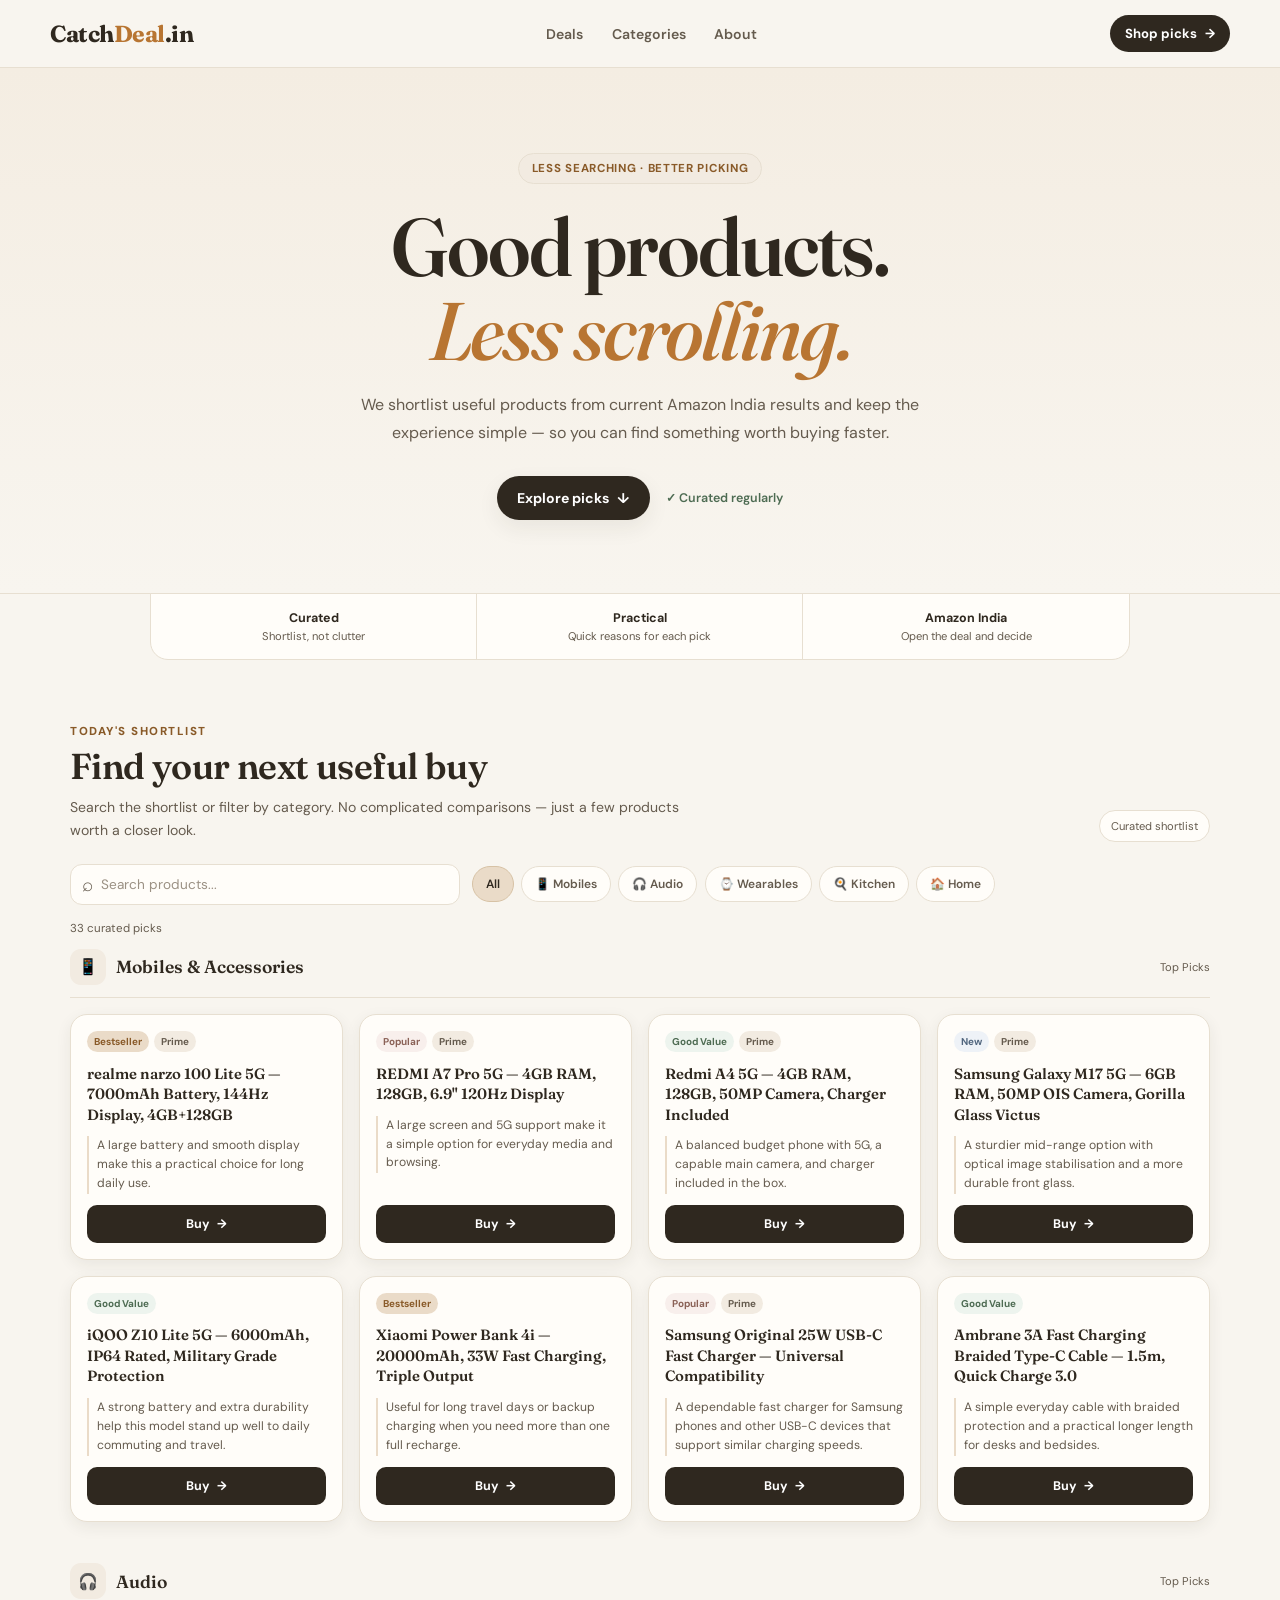
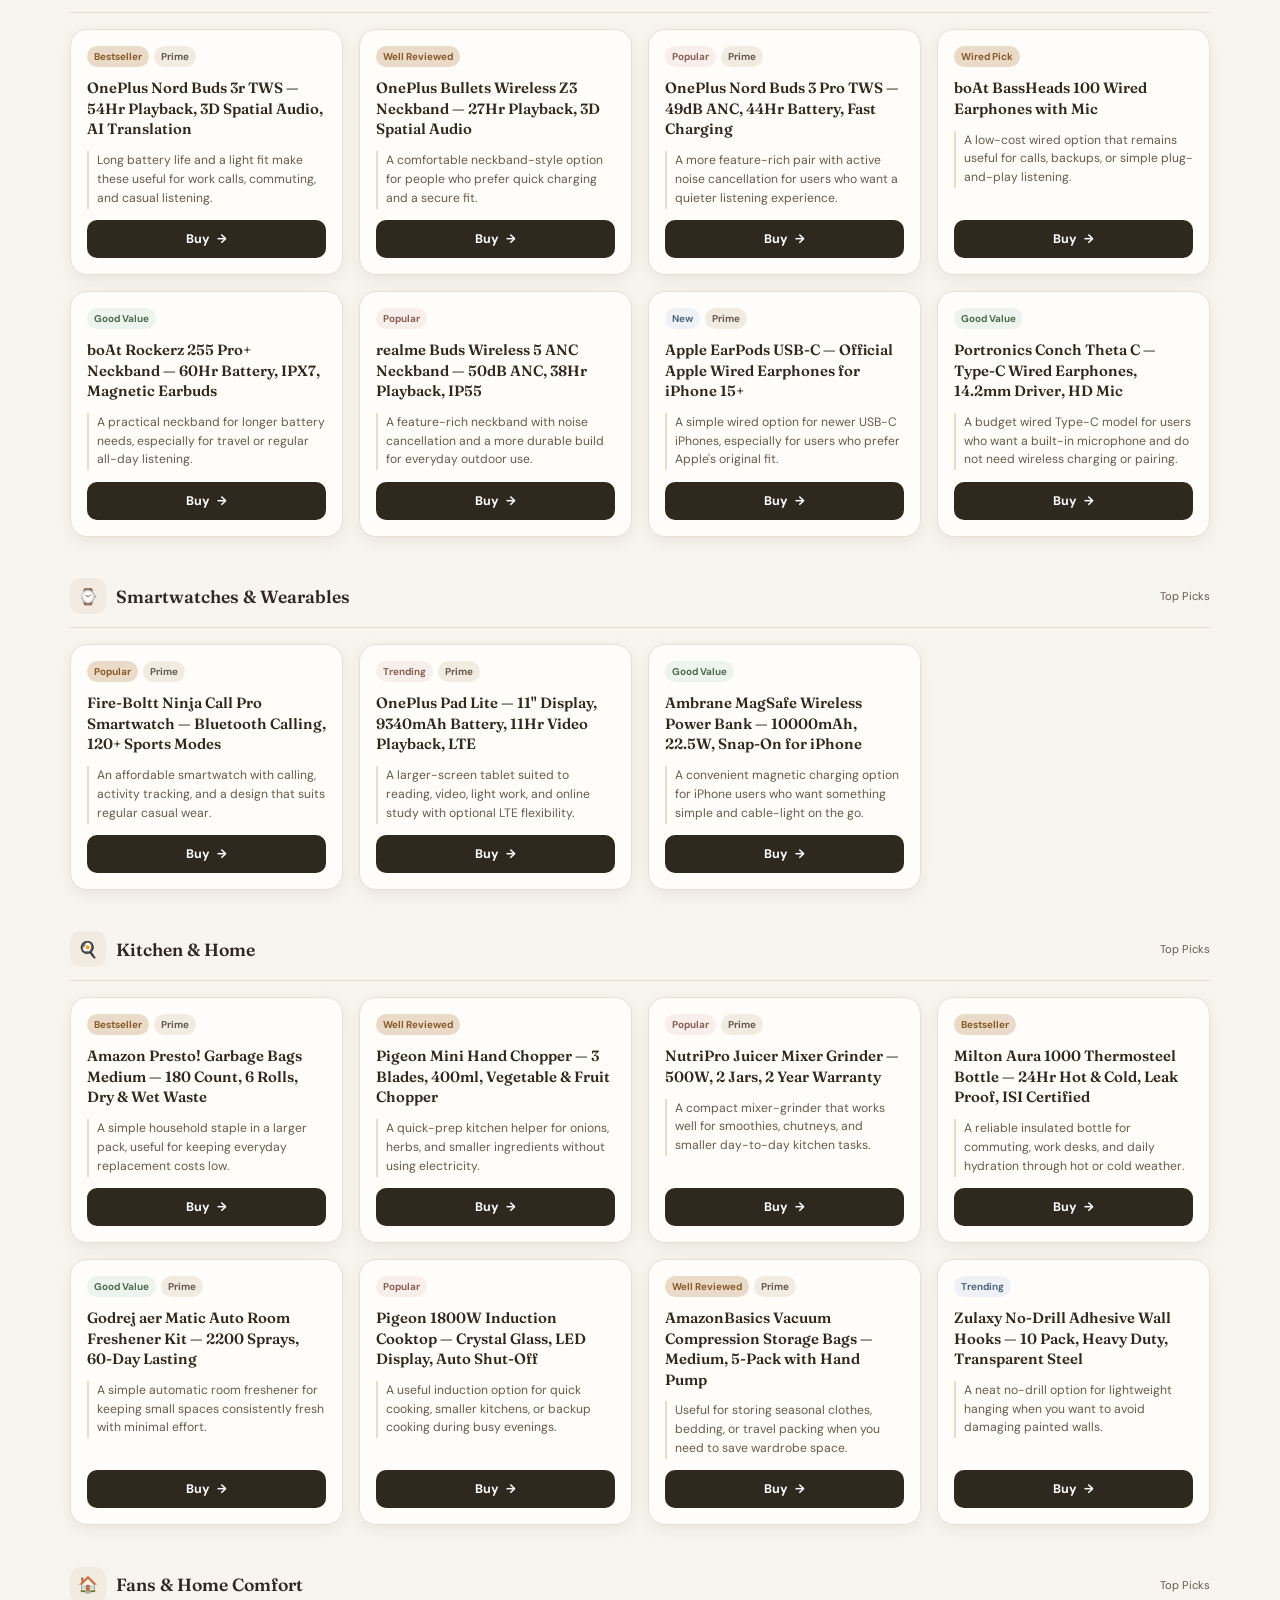
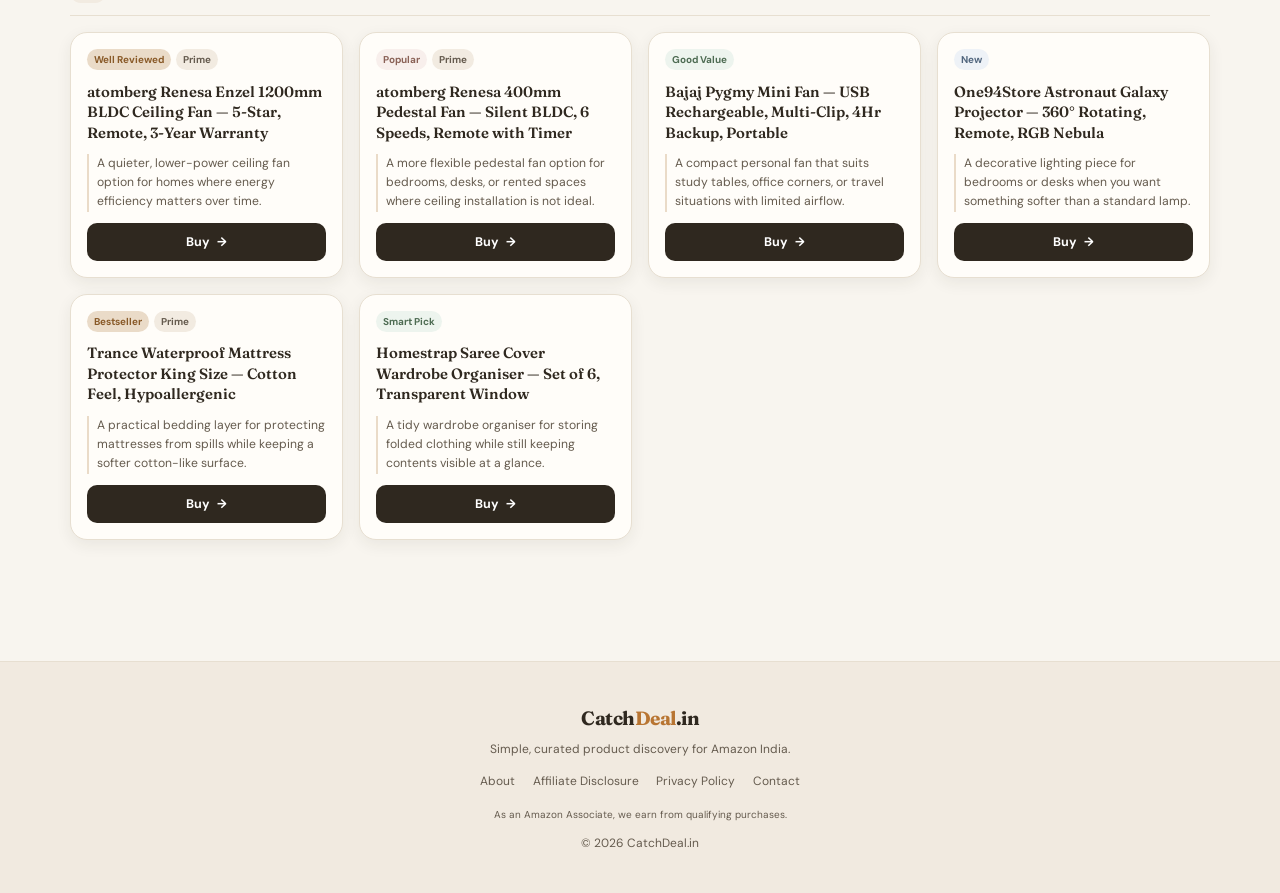
==== index.html @ 8d08f8fb "Align homepage copy with automated Amazon catalogue" ====
<!DOCTYPE html>
<html lang="en">
<head>
  <meta charset="UTF-8">
  <meta name="viewport" content="width=device-width, initial-scale=1.0">
  <title>CatchDeal.in — Simple, Curated Amazon Picks</title>
  <meta name="description" content="Simple, curated Amazon India picks across mobiles, audio, home, kitchen and everyday essentials. Compare quickly and shop with confidence.">
  <meta name="robots" content="index,follow">
  <link rel="canonical" href="https://catchdeal.in/">
  <meta property="og:title" content="CatchDeal.in — Simple, Curated Amazon Picks">
  <meta property="og:description" content="Useful Amazon India finds, selected to make everyday buying simpler.">
  <meta property="og:type" content="website">
  <meta property="og:url" content="https://catchdeal.in/">
  <meta name="theme-color" content="#f8f5ef">
  <link rel="preconnect" href="https://fonts.googleapis.com">
  <link rel="preconnect" href="https://fonts.gstatic.com" crossorigin>
  <link href="https://fonts.googleapis.com/css2?family=DM+Sans:wght@400;500;600;700&family=Fraunces:opsz,wght@9..144,500;9..144,600;9..144,700&display=swap" rel="stylesheet">
  <link rel="stylesheet" href="style.css">
</head>
<body>
  <nav class="site-nav">
    <a href="./" class="nav-logo">Catch<span>Deal</span>.in</a>
    <div class="nav-links" aria-label="Main navigation">
      <a href="#deals">Deals</a>
      <a href="#deals">Categories</a>
      <a href="about.html">About</a>
    </div>
    <a class="nav-cta" href="#deals">Shop picks <span>→</span></a>
  </nav>

  <main>
    <section class="hero">
      <div class="hero-inner">
        <span class="hero-eyebrow">Less searching · Better picking</span>
        <h1>Good products.<br><em>Less scrolling.</em></h1>
        <p>We shortlist useful products from current Amazon India results and keep the experience simple — so you can find something worth buying faster.</p>
        <div class="hero-actions">
          <a class="primary-btn" href="#deals">Explore picks <span>↓</span></a>
          <span class="micro-trust">✓ Curated regularly</span>
        </div>
      </div>
    </section>

    <section class="trust-strip" aria-label="Why use CatchDeal">
      <div><strong>Curated</strong><span>Shortlist, not clutter</span></div>
      <div><strong>Practical</strong><span>Quick reasons for each pick</span></div>
      <div><strong>Amazon India</strong><span>Open the deal and decide</span></div>
    </section>

    <section id="deals" class="deals-section">
      <div class="section-header">
        <div>
          <p class="section-label">Today's shortlist</p>
          <h2 class="section-title">Find your next useful buy</h2>
          <p class="section-copy">Search the shortlist or filter by category. No complicated comparisons — just a few products worth a closer look.</p>
        </div>
        <div class="updated-pill" id="updated-label">Updated regularly</div>
      </div>

      <div class="controls">
        <label class="search-box">
          <span aria-hidden="true">⌕</span>
          <input id="product-search" type="search" placeholder="Search products..." autocomplete="off" aria-label="Search products">
          <button id="clear-search" type="button" aria-label="Clear search">×</button>
        </label>
        <div class="tabs" id="category-tabs" aria-label="Product categories">
          <button class="tab active" data-category="all" type="button">All</button>
          <button class="tab" data-category="mobiles" type="button">📱 Mobiles</button>
          <button class="tab" data-category="audio" type="button">🎧 Audio</button>
          <button class="tab" data-category="smart-devices" type="button">⌚ Wearables</button>
          <button class="tab" data-category="kitchen" type="button">🍳 Kitchen</button>
          <button class="tab" data-category="home-comfort" type="button">🏠 Home</button>
        </div>
      </div>

      <div class="results-meta">
        <span id="results-count">Loading picks…</span>
        <button id="reset-filters" type="button">Reset filters</button>
      </div>
      <div class="products-wrapper" id="products-container">
        <div class="loading-card">Loading today's picks…</div>
      </div>
    </section>
  </main>

  <footer>
    <span class="footer-logo">Catch<span>Deal</span>.in</span>
    <p>Simple, curated product discovery for Amazon India.</p>
    <div class="footer-links">
      <a href="about.html">About</a>
      <a href="affiliate-disclosure.html">Affiliate Disclosure</a>
      <a href="privacy.html">Privacy Policy</a>
      <a href="contact.html">Contact</a>
    </div>
    <small>As an Amazon Associate, we earn from qualifying purchases.</small>
    <div class="copyright">© <span id="year"></span> CatchDeal.in</div>
  </footer>

  <div class="mobile-shop-bar">
    <span><strong id="mobile-count">Picks</strong> worth exploring</span>
    <a href="#deals">Browse <span>→</span></a>
  </div>

  <script src="script.js" defer></script>
</body>
</html>
---- style.css ----
*{box-sizing:border-box;margin:0;padding:0}
:root{--cream:#f8f5ef;--paper:#fffdf9;--ink:#2f281f;--soft:#655b4e;--line:#e7dfd1;--accent:#b87532;--accent-deep:#895a28;--chip:#f2ebe1;--shadow:rgba(47,40,31,.07);--green:#4d6b52}
html{scroll-behavior:smooth;scroll-padding-top:80px}
body{font-family:"DM Sans",sans-serif;background:var(--cream);color:var(--ink);min-height:100vh;padding-bottom:0}
a{text-decoration:none;color:inherit}
button,input{font:inherit}
.site-nav{height:68px;position:sticky;top:0;z-index:100;display:flex;align-items:center;justify-content:space-between;padding:0 max(1.25rem,calc((100vw - 1180px)/2));background:rgba(248,245,239,.9);backdrop-filter:blur(14px);border-bottom:1px solid var(--line)}
.nav-logo,.footer-logo{font-family:Fraunces,serif;font-weight:700;letter-spacing:-.5px}
.nav-logo{font-size:1.45rem}.nav-logo span,.footer-logo span{color:var(--accent)}
.nav-links{display:flex;gap:1.8rem}.nav-links a{font-size:.88rem;color:var(--soft);font-weight:600}.nav-links a:hover{color:var(--ink)}
.nav-cta{background:var(--ink);color:#fff;padding:10px 15px;border-radius:999px;font-size:.82rem;font-weight:700}.nav-cta span{margin-left:5px}
.hero{background:linear-gradient(180deg,#f4ede2 0%,var(--cream) 100%);border-bottom:1px solid var(--line)}
.hero-inner{max-width:820px;margin:auto;text-align:center;padding:5.3rem 1.25rem 4.6rem}
.hero-eyebrow{display:inline-flex;background:var(--chip);border:1px solid var(--line);color:var(--accent-deep);padding:7px 13px;border-radius:999px;font-size:.72rem;font-weight:700;letter-spacing:.7px;text-transform:uppercase;margin-bottom:1.35rem}
.hero h1{font:600 clamp(2.7rem,7vw,5.1rem)/1.02 Fraunces,serif;letter-spacing:-2px}.hero h1 em{color:var(--accent);font-weight:500}
.hero p{max-width:620px;margin:1.2rem auto 1.8rem;color:var(--soft);font-size:1rem;line-height:1.75}
.hero-actions{display:flex;align-items:center;justify-content:center;gap:1rem;flex-wrap:wrap}.primary-btn{display:inline-flex;gap:8px;align-items:center;background:var(--ink);color:#fff;border-radius:999px;padding:13px 20px;font-weight:700;font-size:.88rem;box-shadow:0 8px 22px var(--shadow)}.primary-btn:hover{transform:translateY(-1px)}
.micro-trust{font-size:.78rem;color:var(--green);font-weight:600}
.trust-strip{max-width:980px;margin:-1px auto 0;display:grid;grid-template-columns:repeat(3,1fr);background:var(--paper);border:1px solid var(--line);border-radius:0 0 18px 18px;overflow:hidden}
.trust-strip div{padding:1rem 1.2rem;text-align:center;border-right:1px solid var(--line)}.trust-strip div:last-child{border:0}.trust-strip strong{display:block;font-size:.78rem}.trust-strip span{display:block;color:var(--soft);font-size:.7rem;margin-top:3px}
.deals-section{max-width:1180px;margin:auto;padding:4rem 1.25rem 5rem}
.section-header{display:flex;justify-content:space-between;gap:1.5rem;align-items:end;margin-bottom:1.35rem}.section-label{color:var(--accent-deep);font-size:.72rem;font-weight:800;letter-spacing:1.5px;text-transform:uppercase;margin-bottom:.45rem}.section-title{font:600 clamp(1.7rem,3vw,2.25rem)/1.1 Fraunces,serif;letter-spacing:-.6px}.section-copy{color:var(--soft);font-size:.88rem;line-height:1.65;max-width:650px;margin-top:.6rem}.updated-pill{white-space:nowrap;border:1px solid var(--line);background:var(--paper);padding:8px 11px;border-radius:999px;font-size:.7rem;color:var(--soft)}
.controls{display:flex;gap:.75rem;align-items:center;margin-bottom:1rem}.search-box{flex:1;max-width:390px;display:flex;align-items:center;background:var(--paper);border:1px solid var(--line);border-radius:12px;padding:0 11px;color:var(--soft)}.search-box span{font-size:1.2rem}.search-box input{width:100%;border:0;outline:0;background:transparent;padding:11px 8px;font-size:.85rem;color:var(--ink)}.search-box input::placeholder{color:#9b9184}.search-box button{border:0;background:transparent;color:#9b9184;cursor:pointer;font-size:1.15rem;display:none}.tabs{display:flex;gap:.45rem;overflow-x:auto;scrollbar-width:none}.tabs::-webkit-scrollbar{display:none}.tab{border:1px solid var(--line);background:var(--paper);color:var(--soft);border-radius:999px;padding:9px 13px;white-space:nowrap;cursor:pointer;font-size:.75rem;font-weight:600}.tab:hover{border-color:#d1c2ad;color:var(--ink)}.tab.active{background:#eadbc8;color:var(--ink);border-color:#d7c2a5}
.results-meta{display:flex;justify-content:space-between;align-items:center;margin:.5rem 0 .8rem;color:var(--soft);font-size:.72rem}.results-meta button{border:0;background:transparent;color:var(--accent-deep);cursor:pointer;font-weight:700;display:none}
.products-wrapper{min-height:200px}.products-grid{display:grid;grid-template-columns:repeat(4,minmax(0,1fr));gap:1rem}.category-section{margin-bottom:2.6rem}.category-header{display:flex;align-items:center;gap:10px;margin-bottom:1rem;padding-bottom:.8rem;border-bottom:1px solid var(--line)}.category-icon-wrap{width:36px;height:36px;border-radius:11px;display:flex;align-items:center;justify-content:center;background:var(--chip)}.category-name{font:600 1.1rem Fraunces,serif}.category-count{margin-left:auto;color:var(--soft);font-size:.7rem}
.product-card{background:var(--paper);border:1px solid var(--line);border-radius:17px;padding:1rem;display:flex;flex-direction:column;gap:.7rem;min-width:0;box-shadow:0 5px 16px var(--shadow);transition:transform .18s,box-shadow .18s,border-color .18s}.product-card:hover{transform:translateY(-3px);box-shadow:0 12px 28px rgba(47,40,31,.11);border-color:#d7c7b1}
.badge-row{display:flex;flex-wrap:wrap;gap:5px}.badge{font-size:.62rem;font-weight:700;padding:4px 7px;border-radius:999px}.badge-bestseller{background:#eadbc8;color:#895a28}.badge-hot{background:#f8efec;color:#8a6156}.badge-deal{background:#edf4ee;color:#4d6b52}.badge-new{background:#eef2f7;color:#50657d}.badge-prime{background:var(--chip);color:var(--soft)}
.product-name{font:600 .93rem/1.38 Fraunces,serif}.product-why{color:var(--soft);font-size:.76rem;line-height:1.55;border-left:2px solid #eadbc8;padding-left:8px;min-height:3.6rem}.product-buy{display:flex;align-items:center;justify-content:center;gap:7px;background:var(--ink);color:#fff;border-radius:10px;padding:11px 12px;font-size:.78rem;font-weight:700;margin-top:auto}.product-buy:hover{background:#4b4034}.buy-arrow{transition:transform .15s}.product-buy:hover .buy-arrow{transform:translateX(2px)}
.loading-card,.empty-state{padding:2rem;text-align:center;border:1px dashed var(--line);border-radius:16px;color:var(--soft);background:var(--paper)}
footer{border-top:1px solid var(--line);background:#f1eae0;text-align:center;padding:2.4rem 1.25rem;color:var(--soft);font-size:.75rem;line-height:1.8}.footer-logo{display:block;font-size:1.2rem;color:var(--ink)}footer p{margin:.2rem 0 .7rem}.footer-links{display:flex;justify-content:center;gap:1.1rem;flex-wrap:wrap;margin-bottom:.7rem}.footer-links a:hover{color:var(--ink)}.copyright{margin-top:.45rem}
.mobile-shop-bar{display:none}
@media(max-width:980px){.products-grid{grid-template-columns:repeat(3,minmax(0,1fr))}.controls{align-items:flex-start;flex-direction:column}.search-box{max-width:none;width:100%}.tabs{width:100%}}
@media(max-width:680px){.site-nav{height:62px}.nav-links{display:none}.nav-cta{padding:9px 12px}.hero-inner{padding:4rem 1.1rem 3.5rem}.hero h1{letter-spacing:-1.2px}.trust-strip{margin:0 1rem;border-radius:14px;grid-template-columns:1fr}.trust-strip div{border-right:0;border-bottom:1px solid var(--line);padding:.75rem}.trust-strip div:last-child{border-bottom:0}.deals-section{padding-top:3rem;padding-bottom:6rem}.section-header{align-items:flex-start;flex-direction:column}.updated-pill{display:none}.products-grid{grid-template-columns:1fr 1fr;gap:.7rem}.product-card{padding:.85rem;border-radius:14px}.product-name{font-size:.86rem}.product-why{font-size:.72rem}.product-buy{padding:10px}.mobile-shop-bar{position:fixed;display:flex;left:0;right:0;bottom:0;z-index:110;background:rgba(255,253,249,.96);border-top:1px solid var(--line);padding:9px 12px;align-items:center;justify-content:space-between;backdrop-filter:blur(12px);font-size:.72rem;box-shadow:0 -6px 20px var(--shadow)}.mobile-shop-bar a{background:var(--ink);color:#fff;border-radius:999px;padding:9px 13px;font-weight:700}}
@media(max-width:390px){.products-grid{grid-template-columns:1fr}.hero h1{font-size:2.65rem}}

.product-image-wrap{height:190px;border-radius:13px;background:#f4eee5;display:flex;align-items:center;justify-content:center;overflow:hidden;padding:12px}
.product-image{width:100%;height:100%;object-fit:contain;mix-blend-mode:multiply;transition:transform .2s}
.product-card:hover .product-image{transform:scale(1.035)}
.product-meta{display:flex;gap:6px;color:var(--soft);font-size:.68rem;min-height:1rem}
.product-price{font-size:1rem;color:var(--ink);letter-spacing:-.2px}
@media(max-width:680px){.product-image-wrap{height:150px;padding:8px}.product-meta{font-size:.62rem}.product-price{font-size:.92rem}}
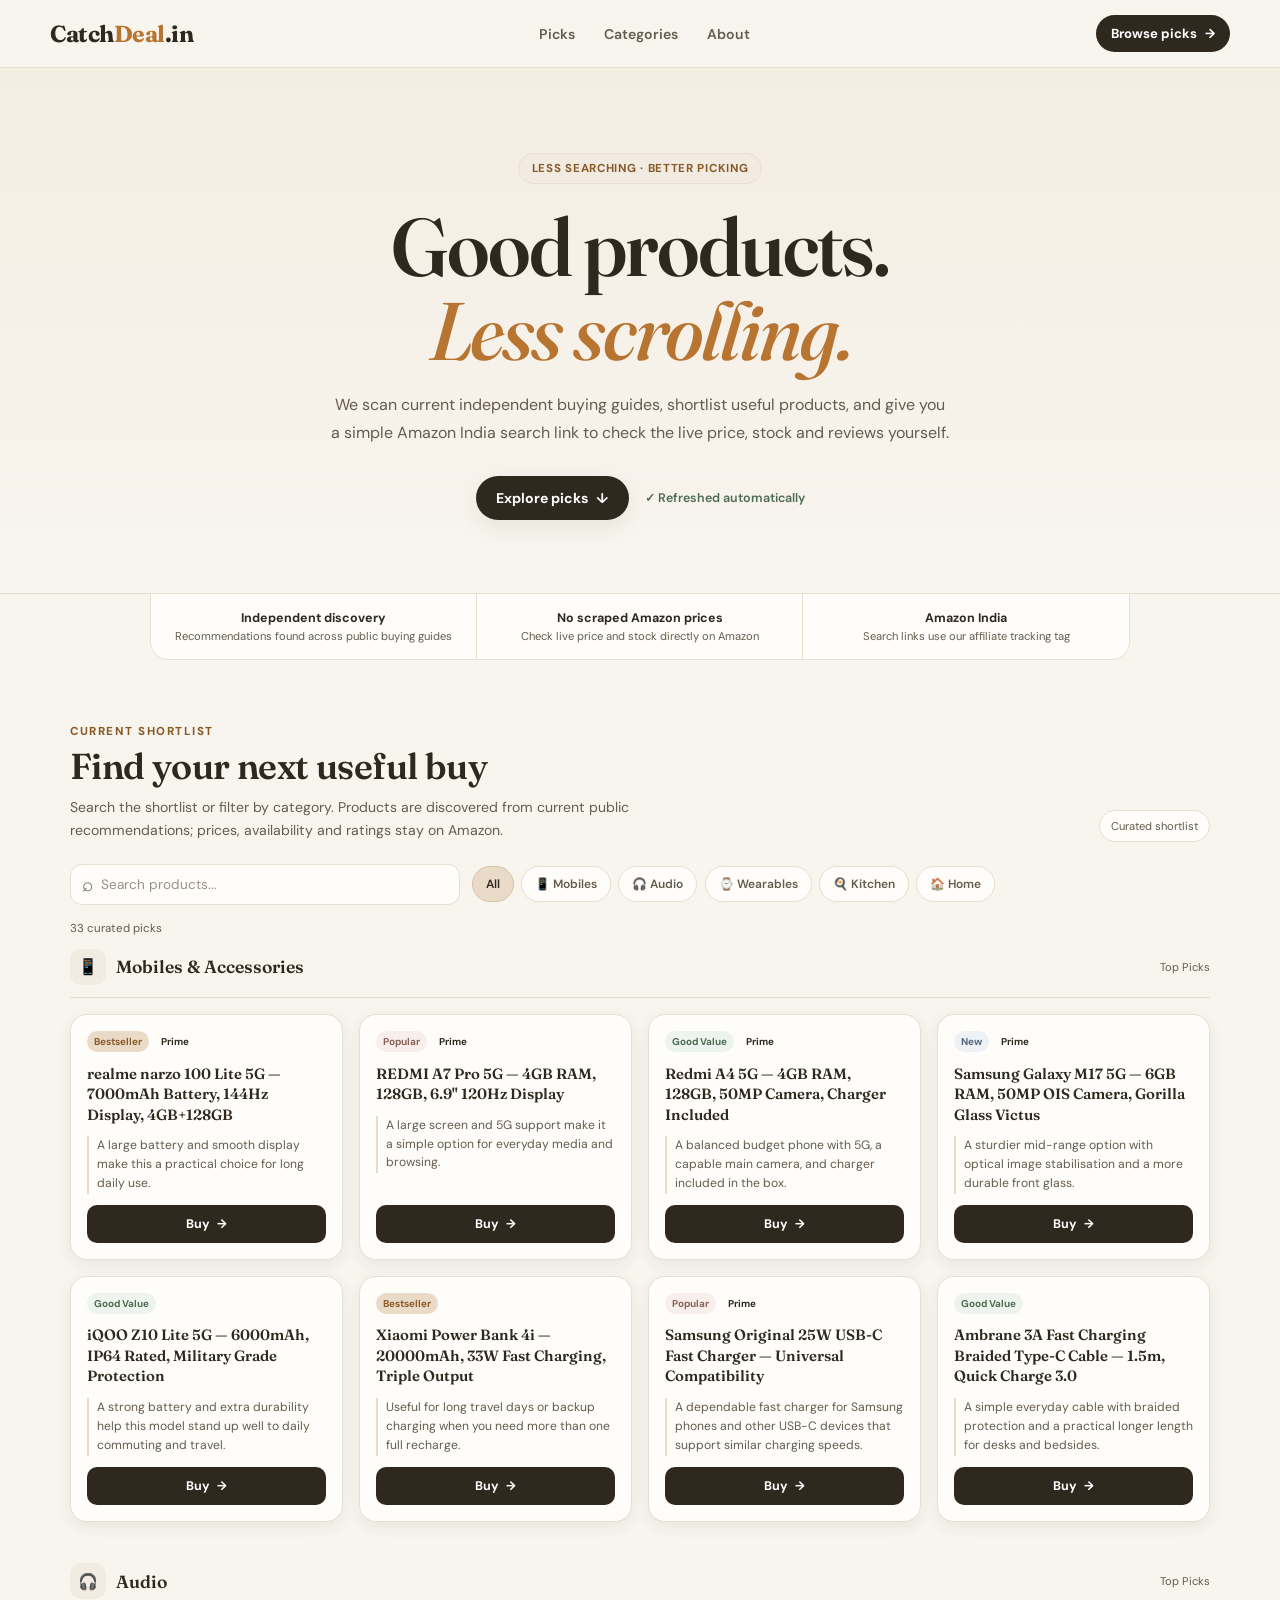
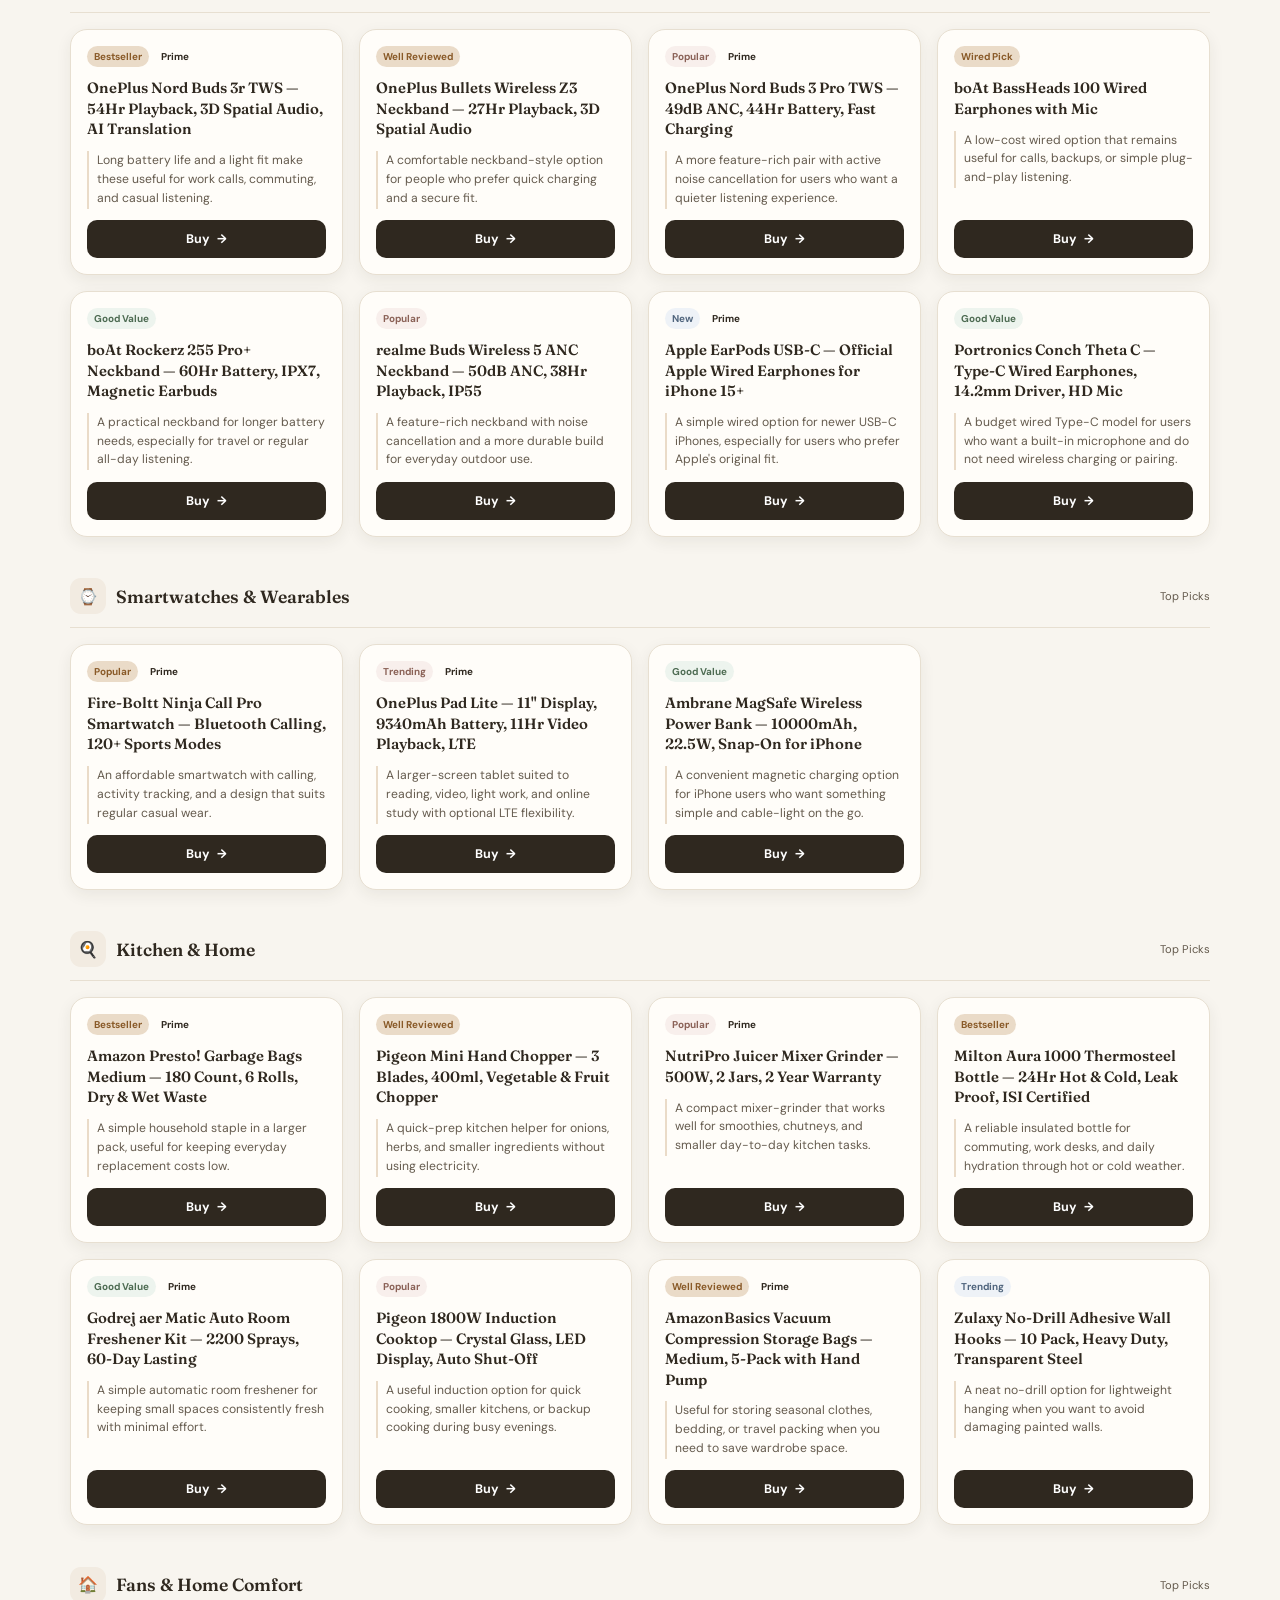
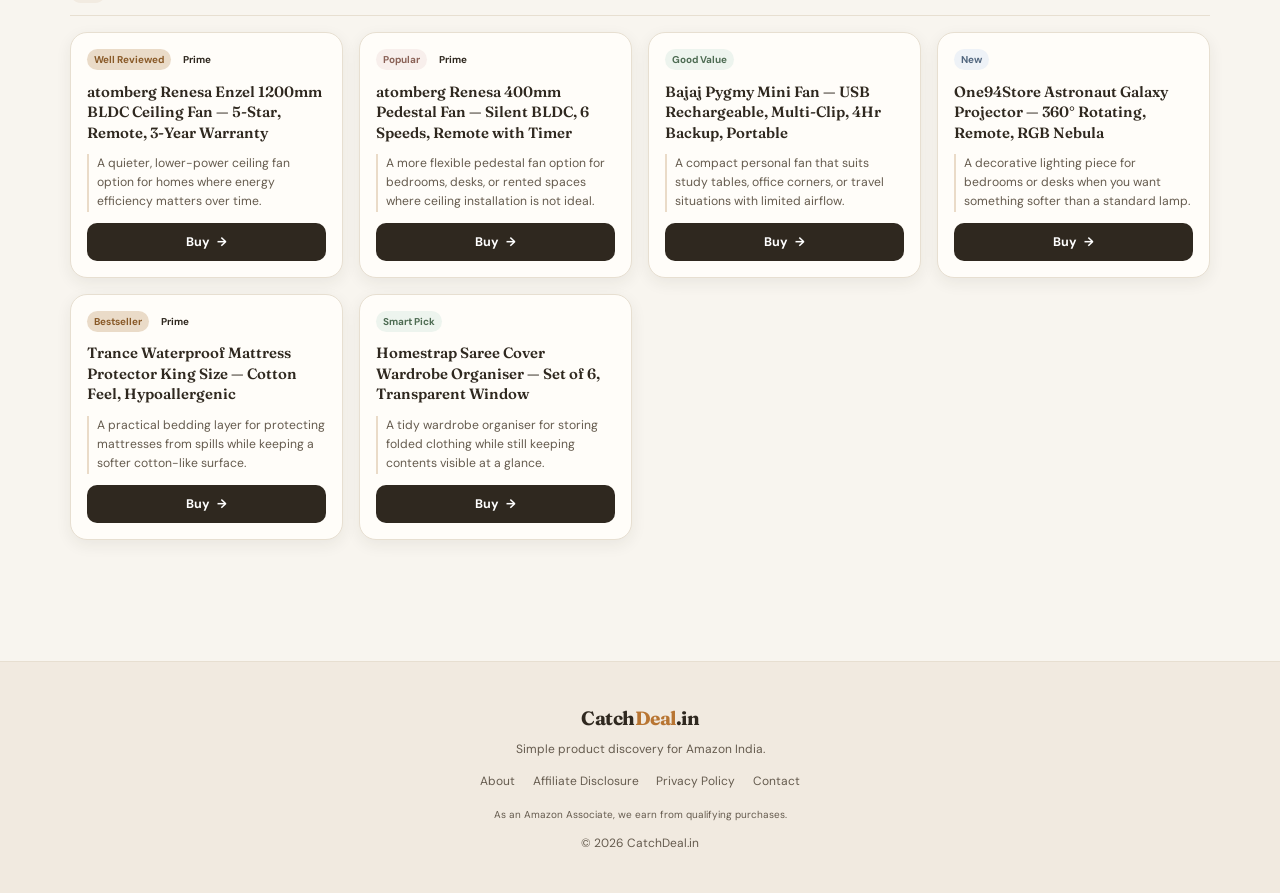
==== commit cec45adb: "Update homepage copy for independent product discovery" ====
--- a/index.html
+++ b/index.html
@@ -4,11 +4,11 @@
   <meta charset="UTF-8">
   <meta name="viewport" content="width=device-width, initial-scale=1.0">
   <title>CatchDeal.in — Simple, Curated Amazon Picks</title>
-  <meta name="description" content="Simple, curated Amazon India picks across mobiles, audio, home, kitchen and everyday essentials. Compare quickly and shop with confidence.">
+  <meta name="description" content="Simple, curated Amazon India picks discovered from current independent buying guides across mobiles, audio, home, kitchen and everyday essentials.">
   <meta name="robots" content="index,follow">
   <link rel="canonical" href="https://catchdeal.in/">
   <meta property="og:title" content="CatchDeal.in — Simple, Curated Amazon Picks">
-  <meta property="og:description" content="Useful Amazon India finds, selected to make everyday buying simpler.">
+  <meta property="og:description" content="Useful products surfaced from current independent buying guides, with quick Amazon India search links.">
   <meta property="og:type" content="website">
   <meta property="og:url" content="https://catchdeal.in/">
   <meta name="theme-color" content="#f8f5ef">
@@ -21,11 +21,11 @@
   <nav class="site-nav">
     <a href="./" class="nav-logo">Catch<span>Deal</span>.in</a>
     <div class="nav-links" aria-label="Main navigation">
-      <a href="#deals">Deals</a>
+      <a href="#deals">Picks</a>
       <a href="#deals">Categories</a>
       <a href="about.html">About</a>
     </div>
-    <a class="nav-cta" href="#deals">Shop picks <span>→</span></a>
+    <a class="nav-cta" href="#deals">Browse picks <span>→</span></a>
   </nav>
 
   <main>
@@ -33,26 +33,26 @@
       <div class="hero-inner">
         <span class="hero-eyebrow">Less searching · Better picking</span>
         <h1>Good products.<br><em>Less scrolling.</em></h1>
-        <p>We shortlist useful products from current Amazon India results and keep the experience simple — so you can find something worth buying faster.</p>
+        <p>We scan current independent buying guides, shortlist useful products, and give you a simple Amazon India search link to check the live price, stock and reviews yourself.</p>
         <div class="hero-actions">
           <a class="primary-btn" href="#deals">Explore picks <span>↓</span></a>
-          <span class="micro-trust">✓ Curated regularly</span>
+          <span class="micro-trust">✓ Refreshed automatically</span>
         </div>
       </div>
     </section>
 
     <section class="trust-strip" aria-label="Why use CatchDeal">
-      <div><strong>Curated</strong><span>Shortlist, not clutter</span></div>
-      <div><strong>Practical</strong><span>Quick reasons for each pick</span></div>
-      <div><strong>Amazon India</strong><span>Open the deal and decide</span></div>
+      <div><strong>Independent discovery</strong><span>Recommendations found across public buying guides</span></div>
+      <div><strong>No scraped Amazon prices</strong><span>Check live price and stock directly on Amazon</span></div>
+      <div><strong>Amazon India</strong><span>Search links use our affiliate tracking tag</span></div>
     </section>
 
     <section id="deals" class="deals-section">
       <div class="section-header">
         <div>
-          <p class="section-label">Today's shortlist</p>
+          <p class="section-label">Current shortlist</p>
           <h2 class="section-title">Find your next useful buy</h2>
-          <p class="section-copy">Search the shortlist or filter by category. No complicated comparisons — just a few products worth a closer look.</p>
+          <p class="section-copy">Search the shortlist or filter by category. Products are discovered from current public recommendations; prices, availability and ratings stay on Amazon.</p>
         </div>
         <div class="updated-pill" id="updated-label">Updated regularly</div>
       </div>
@@ -78,14 +78,14 @@
         <button id="reset-filters" type="button">Reset filters</button>
       </div>
       <div class="products-wrapper" id="products-container">
-        <div class="loading-card">Loading today's picks…</div>
+        <div class="loading-card">Loading current picks…</div>
       </div>
     </section>
   </main>
 
   <footer>
     <span class="footer-logo">Catch<span>Deal</span>.in</span>
-    <p>Simple, curated product discovery for Amazon India.</p>
+    <p>Simple product discovery for Amazon India.</p>
     <div class="footer-links">
       <a href="about.html">About</a>
       <a href="affiliate-disclosure.html">Affiliate Disclosure</a>
@@ -103,4 +103,4 @@
 
   <script src="script.js" defer></script>
 </body>
-</html>+</html>
--- a/style.css
+++ b/style.css
@@ -5,37 +5,24 @@
 a{text-decoration:none;color:inherit}
 button,input{font:inherit}
 .site-nav{height:68px;position:sticky;top:0;z-index:100;display:flex;align-items:center;justify-content:space-between;padding:0 max(1.25rem,calc((100vw - 1180px)/2));background:rgba(248,245,239,.9);backdrop-filter:blur(14px);border-bottom:1px solid var(--line)}
-.nav-logo,.footer-logo{font-family:Fraunces,serif;font-weight:700;letter-spacing:-.5px}
-.nav-logo{font-size:1.45rem}.nav-logo span,.footer-logo span{color:var(--accent)}
+.nav-logo,.footer-logo{font-family:Fraunces,serif;font-weight:700;letter-spacing:-.5px}.nav-logo{font-size:1.45rem}.nav-logo span,.footer-logo span{color:var(--accent)}
 .nav-links{display:flex;gap:1.8rem}.nav-links a{font-size:.88rem;color:var(--soft);font-weight:600}.nav-links a:hover{color:var(--ink)}
 .nav-cta{background:var(--ink);color:#fff;padding:10px 15px;border-radius:999px;font-size:.82rem;font-weight:700}.nav-cta span{margin-left:5px}
-.hero{background:linear-gradient(180deg,#f4ede2 0%,var(--cream) 100%);border-bottom:1px solid var(--line)}
-.hero-inner{max-width:820px;margin:auto;text-align:center;padding:5.3rem 1.25rem 4.6rem}
+.hero{background:linear-gradient(180deg,#f4ede2 0%,var(--cream) 100%);border-bottom:1px solid var(--line)}.hero-inner{max-width:820px;margin:auto;text-align:center;padding:5.3rem 1.25rem 4.6rem}
 .hero-eyebrow{display:inline-flex;background:var(--chip);border:1px solid var(--line);color:var(--accent-deep);padding:7px 13px;border-radius:999px;font-size:.72rem;font-weight:700;letter-spacing:.7px;text-transform:uppercase;margin-bottom:1.35rem}
-.hero h1{font:600 clamp(2.7rem,7vw,5.1rem)/1.02 Fraunces,serif;letter-spacing:-2px}.hero h1 em{color:var(--accent);font-weight:500}
-.hero p{max-width:620px;margin:1.2rem auto 1.8rem;color:var(--soft);font-size:1rem;line-height:1.75}
-.hero-actions{display:flex;align-items:center;justify-content:center;gap:1rem;flex-wrap:wrap}.primary-btn{display:inline-flex;gap:8px;align-items:center;background:var(--ink);color:#fff;border-radius:999px;padding:13px 20px;font-weight:700;font-size:.88rem;box-shadow:0 8px 22px var(--shadow)}.primary-btn:hover{transform:translateY(-1px)}
-.micro-trust{font-size:.78rem;color:var(--green);font-weight:600}
-.trust-strip{max-width:980px;margin:-1px auto 0;display:grid;grid-template-columns:repeat(3,1fr);background:var(--paper);border:1px solid var(--line);border-radius:0 0 18px 18px;overflow:hidden}
-.trust-strip div{padding:1rem 1.2rem;text-align:center;border-right:1px solid var(--line)}.trust-strip div:last-child{border:0}.trust-strip strong{display:block;font-size:.78rem}.trust-strip span{display:block;color:var(--soft);font-size:.7rem;margin-top:3px}
-.deals-section{max-width:1180px;margin:auto;padding:4rem 1.25rem 5rem}
-.section-header{display:flex;justify-content:space-between;gap:1.5rem;align-items:end;margin-bottom:1.35rem}.section-label{color:var(--accent-deep);font-size:.72rem;font-weight:800;letter-spacing:1.5px;text-transform:uppercase;margin-bottom:.45rem}.section-title{font:600 clamp(1.7rem,3vw,2.25rem)/1.1 Fraunces,serif;letter-spacing:-.6px}.section-copy{color:var(--soft);font-size:.88rem;line-height:1.65;max-width:650px;margin-top:.6rem}.updated-pill{white-space:nowrap;border:1px solid var(--line);background:var(--paper);padding:8px 11px;border-radius:999px;font-size:.7rem;color:var(--soft)}
+.hero h1{font:600 clamp(2.7rem,7vw,5.1rem)/1.02 Fraunces,serif;letter-spacing:-2px}.hero h1 em{color:var(--accent);font-weight:500}.hero p{max-width:620px;margin:1.2rem auto 1.8rem;color:var(--soft);font-size:1rem;line-height:1.75}
+.hero-actions{display:flex;align-items:center;justify-content:center;gap:1rem;flex-wrap:wrap}.primary-btn{display:inline-flex;gap:8px;align-items:center;background:var(--ink);color:#fff;border-radius:999px;padding:13px 20px;font-weight:700;font-size:.88rem;box-shadow:0 8px 22px var(--shadow)}.primary-btn:hover{transform:translateY(-1px)}.micro-trust{font-size:.78rem;color:var(--green);font-weight:600}
+.trust-strip{max-width:980px;margin:-1px auto 0;display:grid;grid-template-columns:repeat(3,1fr);background:var(--paper);border:1px solid var(--line);border-radius:0 0 18px 18px;overflow:hidden}.trust-strip div{padding:1rem 1.2rem;text-align:center;border-right:1px solid var(--line)}.trust-strip div:last-child{border:0}.trust-strip strong{display:block;font-size:.78rem}.trust-strip span{display:block;color:var(--soft);font-size:.7rem;margin-top:3px}
+.deals-section{max-width:1180px;margin:auto;padding:4rem 1.25rem 5rem}.section-header{display:flex;justify-content:space-between;gap:1.5rem;align-items:end;margin-bottom:1.35rem}.section-label{color:var(--accent-deep);font-size:.72rem;font-weight:800;letter-spacing:1.5px;text-transform:uppercase;margin-bottom:.45rem}.section-title{font:600 clamp(1.7rem,3vw,2.25rem)/1.1 Fraunces,serif;letter-spacing:-.6px}.section-copy{color:var(--soft);font-size:.88rem;line-height:1.65;max-width:650px;margin-top:.6rem}.updated-pill{white-space:nowrap;border:1px solid var(--line);background:var(--paper);padding:8px 11px;border-radius:999px;font-size:.7rem;color:var(--soft)}
 .controls{display:flex;gap:.75rem;align-items:center;margin-bottom:1rem}.search-box{flex:1;max-width:390px;display:flex;align-items:center;background:var(--paper);border:1px solid var(--line);border-radius:12px;padding:0 11px;color:var(--soft)}.search-box span{font-size:1.2rem}.search-box input{width:100%;border:0;outline:0;background:transparent;padding:11px 8px;font-size:.85rem;color:var(--ink)}.search-box input::placeholder{color:#9b9184}.search-box button{border:0;background:transparent;color:#9b9184;cursor:pointer;font-size:1.15rem;display:none}.tabs{display:flex;gap:.45rem;overflow-x:auto;scrollbar-width:none}.tabs::-webkit-scrollbar{display:none}.tab{border:1px solid var(--line);background:var(--paper);color:var(--soft);border-radius:999px;padding:9px 13px;white-space:nowrap;cursor:pointer;font-size:.75rem;font-weight:600}.tab:hover{border-color:#d1c2ad;color:var(--ink)}.tab.active{background:#eadbc8;color:var(--ink);border-color:#d7c2a5}
 .results-meta{display:flex;justify-content:space-between;align-items:center;margin:.5rem 0 .8rem;color:var(--soft);font-size:.72rem}.results-meta button{border:0;background:transparent;color:var(--accent-deep);cursor:pointer;font-weight:700;display:none}
 .products-wrapper{min-height:200px}.products-grid{display:grid;grid-template-columns:repeat(4,minmax(0,1fr));gap:1rem}.category-section{margin-bottom:2.6rem}.category-header{display:flex;align-items:center;gap:10px;margin-bottom:1rem;padding-bottom:.8rem;border-bottom:1px solid var(--line)}.category-icon-wrap{width:36px;height:36px;border-radius:11px;display:flex;align-items:center;justify-content:center;background:var(--chip)}.category-name{font:600 1.1rem Fraunces,serif}.category-count{margin-left:auto;color:var(--soft);font-size:.7rem}
 .product-card{background:var(--paper);border:1px solid var(--line);border-radius:17px;padding:1rem;display:flex;flex-direction:column;gap:.7rem;min-width:0;box-shadow:0 5px 16px var(--shadow);transition:transform .18s,box-shadow .18s,border-color .18s}.product-card:hover{transform:translateY(-3px);box-shadow:0 12px 28px rgba(47,40,31,.11);border-color:#d7c7b1}
-.badge-row{display:flex;flex-wrap:wrap;gap:5px}.badge{font-size:.62rem;font-weight:700;padding:4px 7px;border-radius:999px}.badge-bestseller{background:#eadbc8;color:#895a28}.badge-hot{background:#f8efec;color:#8a6156}.badge-deal{background:#edf4ee;color:#4d6b52}.badge-new{background:#eef2f7;color:#50657d}.badge-prime{background:var(--chip);color:var(--soft)}
-.product-name{font:600 .93rem/1.38 Fraunces,serif}.product-why{color:var(--soft);font-size:.76rem;line-height:1.55;border-left:2px solid #eadbc8;padding-left:8px;min-height:3.6rem}.product-buy{display:flex;align-items:center;justify-content:center;gap:7px;background:var(--ink);color:#fff;border-radius:10px;padding:11px 12px;font-size:.78rem;font-weight:700;margin-top:auto}.product-buy:hover{background:#4b4034}.buy-arrow{transition:transform .15s}.product-buy:hover .buy-arrow{transform:translateX(2px)}
+.product-visual{height:118px;border-radius:13px;background:linear-gradient(145deg,#f4ede2,#eee4d6);display:flex;align-items:center;justify-content:center;border:1px solid #eadfce}.product-visual span{font-size:2.6rem;filter:saturate(.8)}
+.badge-row{display:flex;flex-wrap:wrap;gap:5px}.badge{font-size:.62rem;font-weight:700;padding:4px 7px;border-radius:999px}.badge-bestseller{background:#eadbc8;color:#895a28}.badge-hot{background:#f8efec;color:#8a6156}.badge-deal{background:#edf4ee;color:#4d6b52}.badge-new{background:#eef2f7;color:#50657d}
+.product-name{font:600 .93rem/1.38 Fraunces,serif}.product-meta{display:flex;gap:6px;color:var(--green);font-size:.68rem;min-height:1rem}.product-why{color:var(--soft);font-size:.76rem;line-height:1.55;border-left:2px solid #eadbc8;padding-left:8px;min-height:3.6rem}.product-buy{display:flex;align-items:center;justify-content:center;gap:7px;background:var(--ink);color:#fff;border-radius:10px;padding:11px 12px;font-size:.78rem;font-weight:700;margin-top:auto}.product-buy:hover{background:#4b4034}.buy-arrow{transition:transform .15s}.product-buy:hover .buy-arrow{transform:translateX(2px)}
 .loading-card,.empty-state{padding:2rem;text-align:center;border:1px dashed var(--line);border-radius:16px;color:var(--soft);background:var(--paper)}
-footer{border-top:1px solid var(--line);background:#f1eae0;text-align:center;padding:2.4rem 1.25rem;color:var(--soft);font-size:.75rem;line-height:1.8}.footer-logo{display:block;font-size:1.2rem;color:var(--ink)}footer p{margin:.2rem 0 .7rem}.footer-links{display:flex;justify-content:center;gap:1.1rem;flex-wrap:wrap;margin-bottom:.7rem}.footer-links a:hover{color:var(--ink)}.copyright{margin-top:.45rem}
-.mobile-shop-bar{display:none}
+footer{border-top:1px solid var(--line);background:#f1eae0;text-align:center;padding:2.4rem 1.25rem;color:var(--soft);font-size:.75rem;line-height:1.8}.footer-logo{display:block;font-size:1.2rem;color:var(--ink)}footer p{margin:.2rem 0 .7rem}.footer-links{display:flex;justify-content:center;gap:1.1rem;flex-wrap:wrap;margin-bottom:.7rem}.footer-links a:hover{color:var(--ink)}.copyright{margin-top:.45rem}.mobile-shop-bar{display:none}
 @media(max-width:980px){.products-grid{grid-template-columns:repeat(3,minmax(0,1fr))}.controls{align-items:flex-start;flex-direction:column}.search-box{max-width:none;width:100%}.tabs{width:100%}}
-@media(max-width:680px){.site-nav{height:62px}.nav-links{display:none}.nav-cta{padding:9px 12px}.hero-inner{padding:4rem 1.1rem 3.5rem}.hero h1{letter-spacing:-1.2px}.trust-strip{margin:0 1rem;border-radius:14px;grid-template-columns:1fr}.trust-strip div{border-right:0;border-bottom:1px solid var(--line);padding:.75rem}.trust-strip div:last-child{border-bottom:0}.deals-section{padding-top:3rem;padding-bottom:6rem}.section-header{align-items:flex-start;flex-direction:column}.updated-pill{display:none}.products-grid{grid-template-columns:1fr 1fr;gap:.7rem}.product-card{padding:.85rem;border-radius:14px}.product-name{font-size:.86rem}.product-why{font-size:.72rem}.product-buy{padding:10px}.mobile-shop-bar{position:fixed;display:flex;left:0;right:0;bottom:0;z-index:110;background:rgba(255,253,249,.96);border-top:1px solid var(--line);padding:9px 12px;align-items:center;justify-content:space-between;backdrop-filter:blur(12px);font-size:.72rem;box-shadow:0 -6px 20px var(--shadow)}.mobile-shop-bar a{background:var(--ink);color:#fff;border-radius:999px;padding:9px 13px;font-weight:700}}
+@media(max-width:680px){.site-nav{height:62px}.nav-links{display:none}.nav-cta{padding:9px 12px}.hero-inner{padding:4rem 1.1rem 3.5rem}.hero h1{letter-spacing:-1.2px}.trust-strip{margin:0 1rem;border-radius:14px;grid-template-columns:1fr}.trust-strip div{border-right:0;border-bottom:1px solid var(--line);padding:.75rem}.trust-strip div:last-child{border-bottom:0}.deals-section{padding-top:3rem;padding-bottom:6rem}.section-header{align-items:flex-start;flex-direction:column}.updated-pill{display:none}.products-grid{grid-template-columns:1fr 1fr;gap:.7rem}.product-card{padding:.85rem;border-radius:14px}.product-visual{height:96px}.product-name{font-size:.86rem}.product-why{font-size:.72rem}.product-buy{padding:10px}.mobile-shop-bar{position:fixed;display:flex;left:0;right:0;bottom:0;z-index:110;background:rgba(255,253,249,.96);border-top:1px solid var(--line);padding:9px 12px;align-items:center;justify-content:space-between;backdrop-filter:blur(12px);font-size:.72rem;box-shadow:0 -6px 20px var(--shadow)}.mobile-shop-bar a{background:var(--ink);color:#fff;border-radius:999px;padding:9px 13px;font-weight:700}}
 @media(max-width:390px){.products-grid{grid-template-columns:1fr}.hero h1{font-size:2.65rem}}
-
-.product-image-wrap{height:190px;border-radius:13px;background:#f4eee5;display:flex;align-items:center;justify-content:center;overflow:hidden;padding:12px}
-.product-image{width:100%;height:100%;object-fit:contain;mix-blend-mode:multiply;transition:transform .2s}
-.product-card:hover .product-image{transform:scale(1.035)}
-.product-meta{display:flex;gap:6px;color:var(--soft);font-size:.68rem;min-height:1rem}
-.product-price{font-size:1rem;color:var(--ink);letter-spacing:-.2px}
-@media(max-width:680px){.product-image-wrap{height:150px;padding:8px}.product-meta{font-size:.62rem}.product-price{font-size:.92rem}}
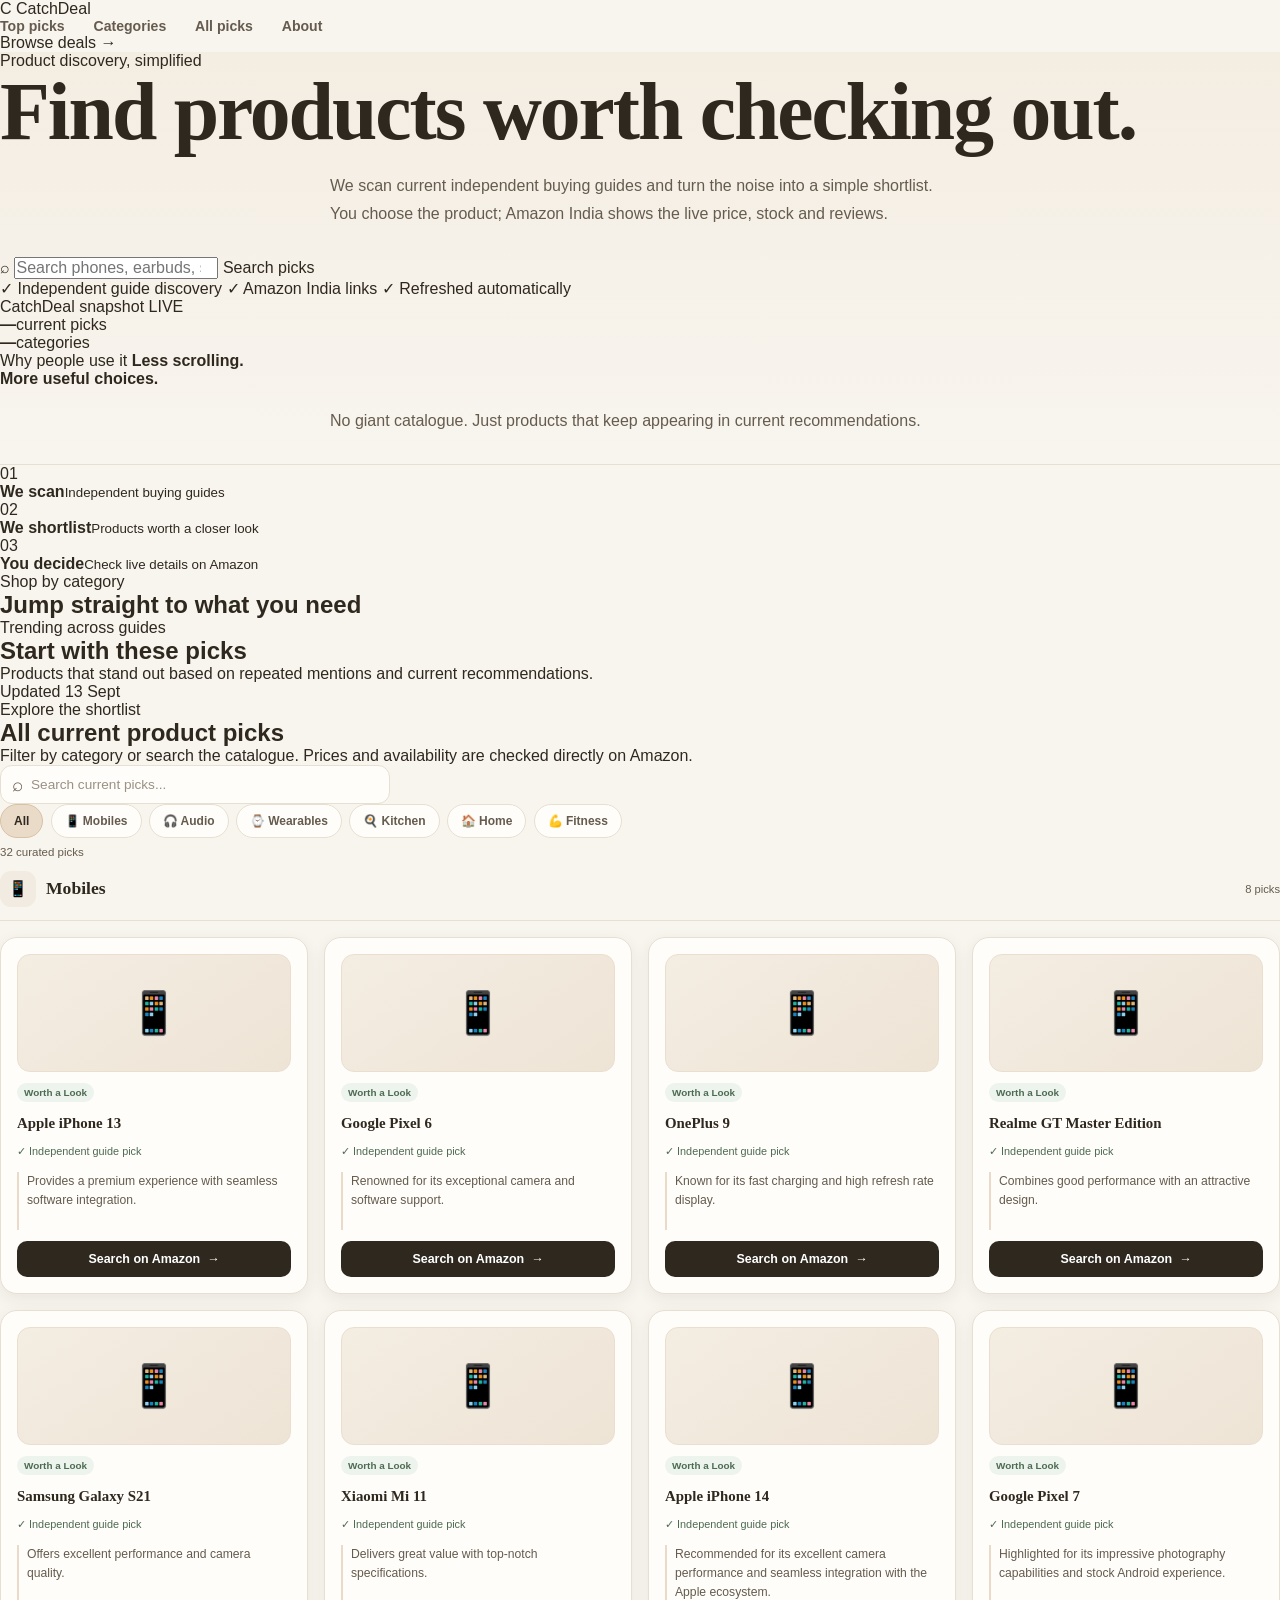
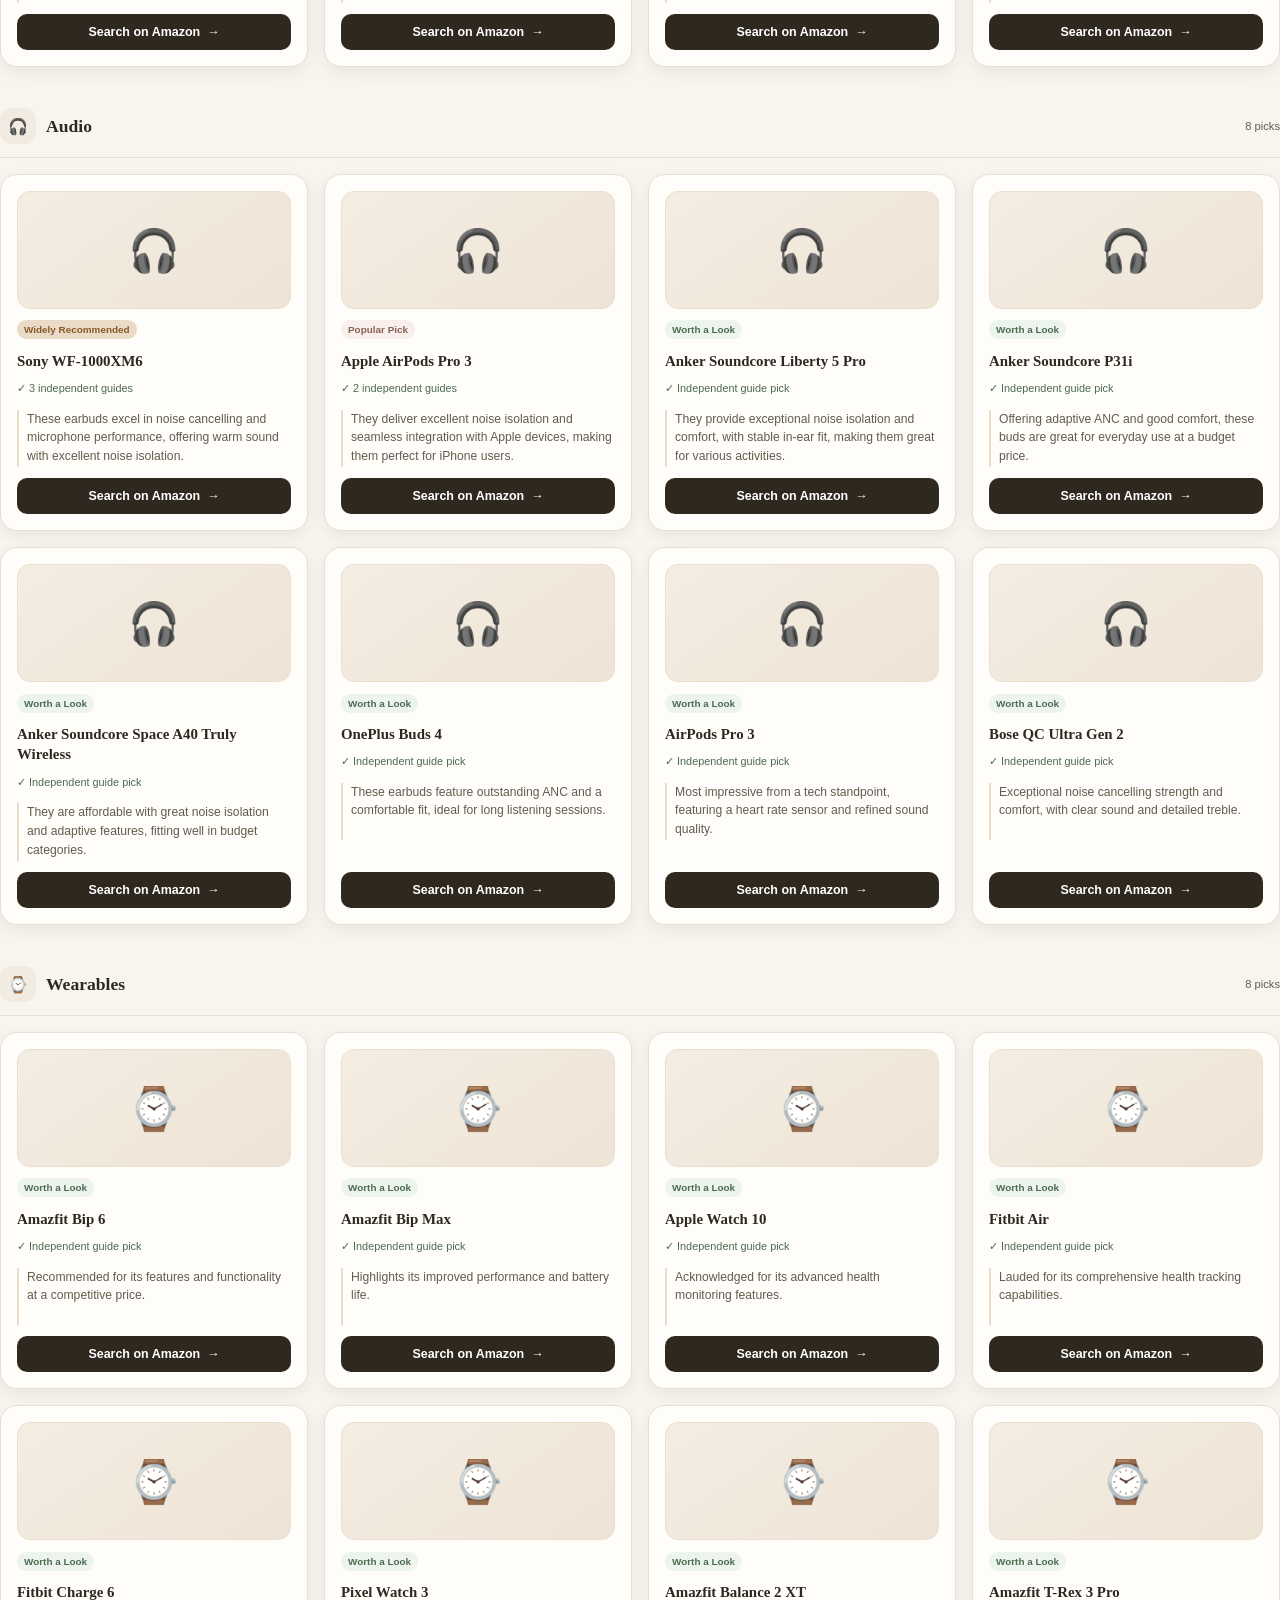
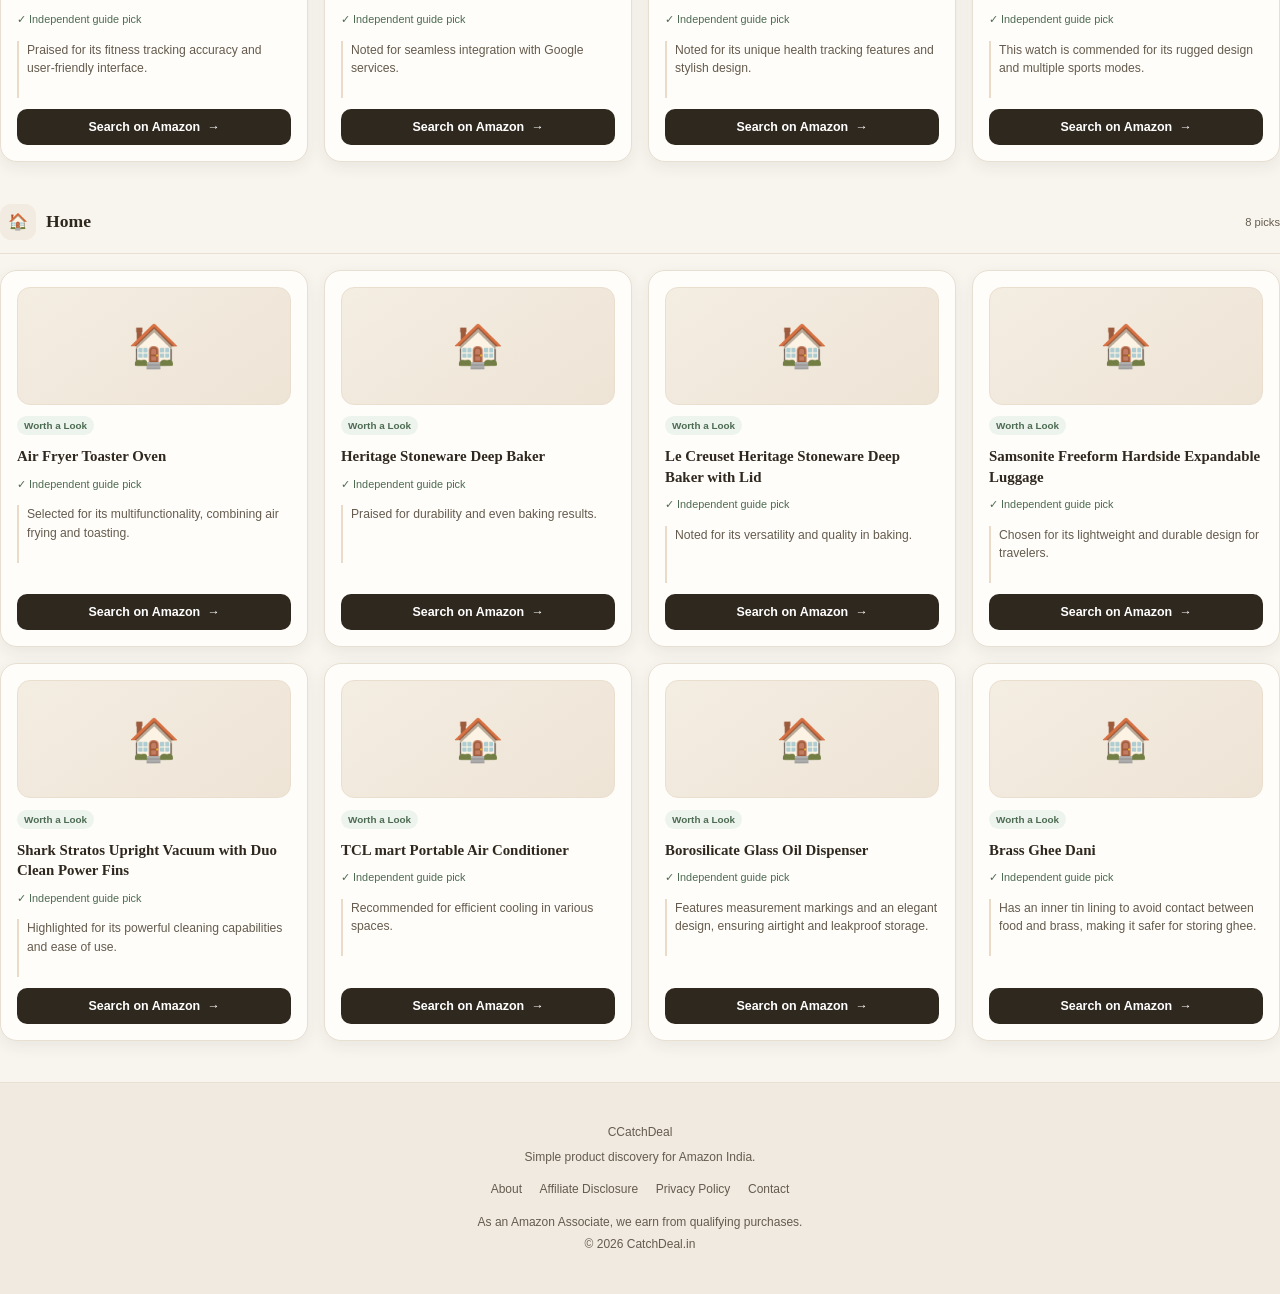
==== commit 9aa390cd: "Redesign CatchDeal homepage as modern marketplace" ====
--- a/index.html
+++ b/index.html
@@ -3,101 +3,146 @@
 <head>
   <meta charset="UTF-8">
   <meta name="viewport" content="width=device-width, initial-scale=1.0">
-  <title>CatchDeal.in — Simple, Curated Amazon Picks</title>
-  <meta name="description" content="Simple, curated Amazon India picks discovered from current independent buying guides across mobiles, audio, home, kitchen and everyday essentials.">
+  <title>CatchDeal.in — Discover Products Worth Buying</title>
+  <meta name="description" content="Discover useful products surfaced from current independent buying guides, then check live prices and availability on Amazon India.">
   <meta name="robots" content="index,follow">
   <link rel="canonical" href="https://catchdeal.in/">
-  <meta property="og:title" content="CatchDeal.in — Simple, Curated Amazon Picks">
-  <meta property="og:description" content="Useful products surfaced from current independent buying guides, with quick Amazon India search links.">
+  <meta property="og:title" content="CatchDeal.in — Discover Products Worth Buying">
+  <meta property="og:description" content="A cleaner way to discover useful products and check them on Amazon India.">
   <meta property="og:type" content="website">
   <meta property="og:url" content="https://catchdeal.in/">
-  <meta name="theme-color" content="#f8f5ef">
+  <meta name="theme-color" content="#111827">
   <link rel="preconnect" href="https://fonts.googleapis.com">
   <link rel="preconnect" href="https://fonts.gstatic.com" crossorigin>
-  <link href="https://fonts.googleapis.com/css2?family=DM+Sans:wght@400;500;600;700&family=Fraunces:opsz,wght@9..144,500;9..144,600;9..144,700&display=swap" rel="stylesheet">
+  <link href="https://fonts.googleapis.com/css2?family=Inter:wght@400;500;600;700;800&family=Manrope:wght@700;800&display=swap" rel="stylesheet">
   <link rel="stylesheet" href="style.css">
 </head>
 <body>
-  <nav class="site-nav">
-    <a href="./" class="nav-logo">Catch<span>Deal</span>.in</a>
-    <div class="nav-links" aria-label="Main navigation">
-      <a href="#deals">Picks</a>
-      <a href="#deals">Categories</a>
-      <a href="about.html">About</a>
+  <header class="site-header">
+    <div class="nav-shell">
+      <a href="./" class="brand" aria-label="CatchDeal home">
+        <span class="brand-mark">C</span>
+        <span class="brand-word">Catch<span>Deal</span></span>
+      </a>
+      <nav class="nav-links" aria-label="Main navigation">
+        <a href="#featured">Top picks</a>
+        <a href="#categories">Categories</a>
+        <a href="#deals">All picks</a>
+        <a href="about.html">About</a>
+      </nav>
+      <a class="nav-action" href="#deals">Browse deals <span>→</span></a>
     </div>
-    <a class="nav-cta" href="#deals">Browse picks <span>→</span></a>
-  </nav>
+  </header>
 
   <main>
     <section class="hero">
-      <div class="hero-inner">
-        <span class="hero-eyebrow">Less searching · Better picking</span>
-        <h1>Good products.<br><em>Less scrolling.</em></h1>
-        <p>We scan current independent buying guides, shortlist useful products, and give you a simple Amazon India search link to check the live price, stock and reviews yourself.</p>
-        <div class="hero-actions">
-          <a class="primary-btn" href="#deals">Explore picks <span>↓</span></a>
-          <span class="micro-trust">✓ Refreshed automatically</span>
+      <div class="hero-glow hero-glow-one"></div>
+      <div class="hero-glow hero-glow-two"></div>
+      <div class="hero-shell">
+        <div class="hero-copy">
+          <span class="hero-kicker"><span class="live-dot"></span> Product discovery, simplified</span>
+          <h1>Find products worth <span>checking out.</span></h1>
+          <p>We scan current independent buying guides and turn the noise into a simple shortlist. You choose the product; Amazon India shows the live price, stock and reviews.</p>
+          <div class="hero-search" role="search">
+            <span class="search-icon" aria-hidden="true">⌕</span>
+            <input id="hero-search" type="search" placeholder="Search phones, earbuds, smartwatches..." autocomplete="off" aria-label="Search product picks">
+            <a href="#deals" id="hero-search-button">Search picks</a>
+          </div>
+          <div class="hero-proof">
+            <span>✓ Independent guide discovery</span>
+            <span>✓ Amazon India links</span>
+            <span>✓ Refreshed automatically</span>
+          </div>
+        </div>
+        <div class="hero-panel" aria-label="CatchDeal highlights">
+          <div class="panel-top">
+            <span>CatchDeal snapshot</span>
+            <span class="panel-status">LIVE</span>
+          </div>
+          <div class="panel-stat-grid">
+            <div><strong id="hero-product-count">—</strong><span>current picks</span></div>
+            <div><strong id="hero-category-count">—</strong><span>categories</span></div>
+          </div>
+          <div class="panel-feature">
+            <span class="panel-label">Why people use it</span>
+            <strong>Less scrolling.<br>More useful choices.</strong>
+            <p>No giant catalogue. Just products that keep appearing in current recommendations.</p>
+          </div>
         </div>
       </div>
     </section>
 
-    <section class="trust-strip" aria-label="Why use CatchDeal">
-      <div><strong>Independent discovery</strong><span>Recommendations found across public buying guides</span></div>
-      <div><strong>No scraped Amazon prices</strong><span>Check live price and stock directly on Amazon</span></div>
-      <div><strong>Amazon India</strong><span>Search links use our affiliate tracking tag</span></div>
+    <section class="benefit-strip" aria-label="How CatchDeal works">
+      <div><span class="benefit-icon">01</span><div><strong>We scan</strong><small>Independent buying guides</small></div></div>
+      <div><span class="benefit-icon">02</span><div><strong>We shortlist</strong><small>Products worth a closer look</small></div></div>
+      <div><span class="benefit-icon">03</span><div><strong>You decide</strong><small>Check live details on Amazon</small></div></div>
     </section>
 
-    <section id="deals" class="deals-section">
-      <div class="section-header">
-        <div>
-          <p class="section-label">Current shortlist</p>
-          <h2 class="section-title">Find your next useful buy</h2>
-          <p class="section-copy">Search the shortlist or filter by category. Products are discovered from current public recommendations; prices, availability and ratings stay on Amazon.</p>
+    <section class="section-shell" id="categories">
+      <div class="section-heading compact-heading">
+        <div><span class="eyebrow">Shop by category</span><h2>Jump straight to what you need</h2></div>
+      </div>
+      <div class="category-grid" id="category-cards">
+        <div class="category-skeleton"></div><div class="category-skeleton"></div><div class="category-skeleton"></div>
+      </div>
+    </section>
+
+    <section class="section-shell featured-section" id="featured">
+      <div class="section-heading">
+        <div><span class="eyebrow">Trending across guides</span><h2>Start with these picks</h2><p>Products that stand out based on repeated mentions and current recommendations.</p></div>
+        <span class="fresh-pill" id="updated-label">Updating…</span>
+      </div>
+      <div class="featured-grid" id="featured-products">
+        <div class="featured-skeleton"></div><div class="featured-skeleton"></div><div class="featured-skeleton"></div>
+      </div>
+    </section>
+
+    <section class="catalogue" id="deals">
+      <div class="section-shell">
+        <div class="catalogue-head">
+          <div><span class="eyebrow">Explore the shortlist</span><h2>All current product picks</h2><p>Filter by category or search the catalogue. Prices and availability are checked directly on Amazon.</p></div>
         </div>
-        <div class="updated-pill" id="updated-label">Updated regularly</div>
-      </div>
 
-      <div class="controls">
-        <label class="search-box">
-          <span aria-hidden="true">⌕</span>
-          <input id="product-search" type="search" placeholder="Search products..." autocomplete="off" aria-label="Search products">
-          <button id="clear-search" type="button" aria-label="Clear search">×</button>
-        </label>
-        <div class="tabs" id="category-tabs" aria-label="Product categories">
-          <button class="tab active" data-category="all" type="button">All</button>
-          <button class="tab" data-category="mobiles" type="button">📱 Mobiles</button>
-          <button class="tab" data-category="audio" type="button">🎧 Audio</button>
-          <button class="tab" data-category="smart-devices" type="button">⌚ Wearables</button>
-          <button class="tab" data-category="kitchen" type="button">🍳 Kitchen</button>
-          <button class="tab" data-category="home-comfort" type="button">🏠 Home</button>
+        <div class="catalogue-toolbar">
+          <label class="search-box">
+            <span aria-hidden="true">⌕</span>
+            <input id="product-search" type="search" placeholder="Search current picks..." autocomplete="off" aria-label="Search products">
+            <button id="clear-search" type="button" aria-label="Clear search">×</button>
+          </label>
+          <div class="tabs" id="category-tabs" aria-label="Product categories">
+            <button class="tab active" data-category="all" type="button">All</button>
+          </div>
         </div>
-      </div>
 
-      <div class="results-meta">
-        <span id="results-count">Loading picks…</span>
-        <button id="reset-filters" type="button">Reset filters</button>
-      </div>
-      <div class="products-wrapper" id="products-container">
-        <div class="loading-card">Loading current picks…</div>
+        <div class="results-meta">
+          <span id="results-count">Loading picks…</span>
+          <button id="reset-filters" type="button">Reset filters</button>
+        </div>
+        <div class="products-wrapper" id="products-container">
+          <div class="loading-card">Loading current picks…</div>
+        </div>
       </div>
     </section>
   </main>
 
   <footer>
-    <span class="footer-logo">Catch<span>Deal</span>.in</span>
-    <p>Simple product discovery for Amazon India.</p>
-    <div class="footer-links">
-      <a href="about.html">About</a>
-      <a href="affiliate-disclosure.html">Affiliate Disclosure</a>
-      <a href="privacy.html">Privacy Policy</a>
-      <a href="contact.html">Contact</a>
+    <div class="footer-shell">
+      <div class="footer-brand-block">
+        <a href="./" class="brand footer-brand"><span class="brand-mark">C</span><span class="brand-word">Catch<span>Deal</span></span></a>
+        <p>Simple product discovery for Amazon India.</p>
+      </div>
+      <div class="footer-links">
+        <a href="about.html">About</a>
+        <a href="affiliate-disclosure.html">Affiliate Disclosure</a>
+        <a href="privacy.html">Privacy Policy</a>
+        <a href="contact.html">Contact</a>
+      </div>
+      <div class="footer-legal">As an Amazon Associate, we earn from qualifying purchases.<br>© <span id="year"></span> CatchDeal.in</div>
     </div>
-    <small>As an Amazon Associate, we earn from qualifying purchases.</small>
-    <div class="copyright">© <span id="year"></span> CatchDeal.in</div>
   </footer>
 
   <div class="mobile-shop-bar">
-    <span><strong id="mobile-count">Picks</strong> worth exploring</span>
+    <span><strong id="mobile-count">Picks</strong> available</span>
     <a href="#deals">Browse <span>→</span></a>
   </div>
 
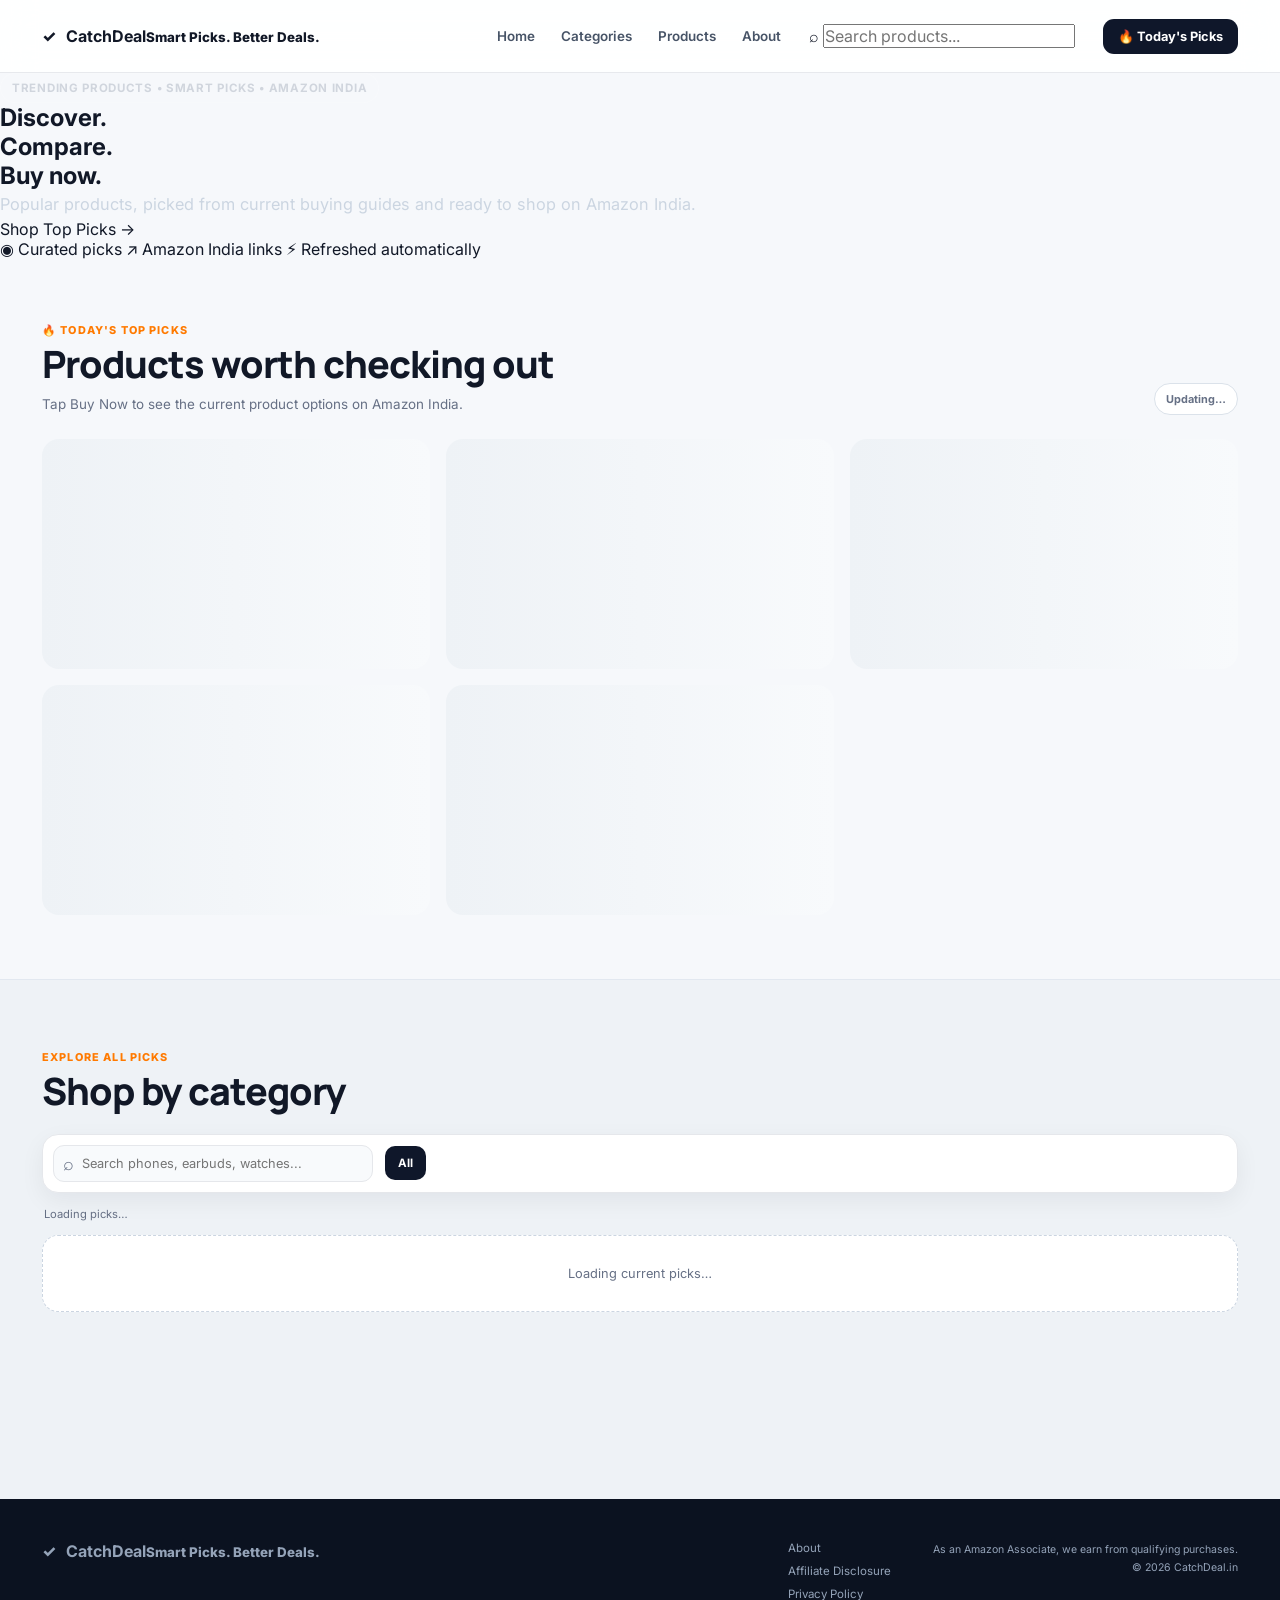
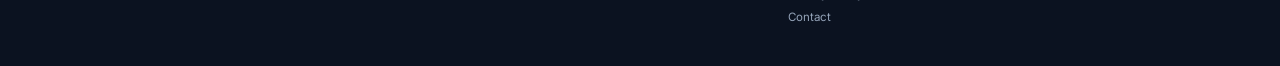
==== commit a5e78973: "redesign homepage as product-first shopfront" ====
--- a/index.html
+++ b/index.html
@@ -3,15 +3,15 @@
 <head>
   <meta charset="UTF-8">
   <meta name="viewport" content="width=device-width, initial-scale=1.0">
-  <title>CatchDeal.in — Discover Products Worth Buying</title>
-  <meta name="description" content="Discover useful products surfaced from current independent buying guides, then check live prices and availability on Amazon India.">
+  <title>CatchDeal.in — Smart Picks. Better Deals.</title>
+  <meta name="description" content="Discover curated products and buy on Amazon India through CatchDeal.">
   <meta name="robots" content="index,follow">
   <link rel="canonical" href="https://catchdeal.in/">
-  <meta property="og:title" content="CatchDeal.in — Discover Products Worth Buying">
-  <meta property="og:description" content="A cleaner way to discover useful products and check them on Amazon India.">
+  <meta property="og:title" content="CatchDeal.in — Smart Picks. Better Deals.">
+  <meta property="og:description" content="Curated product picks with quick Amazon India buying links.">
   <meta property="og:type" content="website">
   <meta property="og:url" content="https://catchdeal.in/">
-  <meta name="theme-color" content="#111827">
+  <meta name="theme-color" content="#ff6b00">
   <link rel="preconnect" href="https://fonts.googleapis.com">
   <link rel="preconnect" href="https://fonts.gstatic.com" crossorigin>
   <link href="https://fonts.googleapis.com/css2?family=Inter:wght@400;500;600;700;800&family=Manrope:wght@700;800&display=swap" rel="stylesheet">
@@ -21,131 +21,91 @@
   <header class="site-header">
     <div class="nav-shell">
       <a href="./" class="brand" aria-label="CatchDeal home">
-        <span class="brand-mark">C</span>
-        <span class="brand-word">Catch<span>Deal</span></span>
+        <span class="brand-bag">✓</span>
+        <span class="brand-copy"><strong>Catch<span>Deal</span></strong><small>Smart Picks. Better Deals.</small></span>
       </a>
       <nav class="nav-links" aria-label="Main navigation">
-        <a href="#featured">Top picks</a>
+        <a class="active" href="#top-deals">Home</a>
         <a href="#categories">Categories</a>
-        <a href="#deals">All picks</a>
+        <a href="#deals">Products</a>
         <a href="about.html">About</a>
       </nav>
-      <a class="nav-action" href="#deals">Browse deals <span>→</span></a>
+      <label class="nav-search">
+        <span>⌕</span>
+        <input id="nav-search" type="search" placeholder="Search products..." autocomplete="off" aria-label="Search products">
+      </label>
+      <a class="nav-action" href="#top-deals">🔥 Today's Picks</a>
     </div>
   </header>
 
   <main>
-    <section class="hero">
-      <div class="hero-glow hero-glow-one"></div>
-      <div class="hero-glow hero-glow-two"></div>
-      <div class="hero-shell">
+    <section class="hero-wrap">
+      <div class="hero-card">
         <div class="hero-copy">
-          <span class="hero-kicker"><span class="live-dot"></span> Product discovery, simplified</span>
-          <h1>Find products worth <span>checking out.</span></h1>
-          <p>We scan current independent buying guides and turn the noise into a simple shortlist. You choose the product; Amazon India shows the live price, stock and reviews.</p>
-          <div class="hero-search" role="search">
-            <span class="search-icon" aria-hidden="true">⌕</span>
-            <input id="hero-search" type="search" placeholder="Search phones, earbuds, smartwatches..." autocomplete="off" aria-label="Search product picks">
-            <a href="#deals" id="hero-search-button">Search picks</a>
-          </div>
-          <div class="hero-proof">
-            <span>✓ Independent guide discovery</span>
-            <span>✓ Amazon India links</span>
-            <span>✓ Refreshed automatically</span>
+          <span class="hero-kicker">TRENDING PRODUCTS • SMART PICKS • AMAZON INDIA</span>
+          <h1>Discover.<br>Compare.<br><span>Buy now.</span></h1>
+          <p>Popular products, picked from current buying guides and ready to shop on Amazon India.</p>
+          <a class="hero-cta" href="#top-deals">Shop Top Picks <span>→</span></a>
+          <div class="hero-trust">
+            <span>◉ Curated picks</span>
+            <span>↗ Amazon India links</span>
+            <span>⚡ Refreshed automatically</span>
           </div>
         </div>
-        <div class="hero-panel" aria-label="CatchDeal highlights">
-          <div class="panel-top">
-            <span>CatchDeal snapshot</span>
-            <span class="panel-status">LIVE</span>
-          </div>
-          <div class="panel-stat-grid">
-            <div><strong id="hero-product-count">—</strong><span>current picks</span></div>
-            <div><strong id="hero-category-count">—</strong><span>categories</span></div>
-          </div>
-          <div class="panel-feature">
-            <span class="panel-label">Why people use it</span>
-            <strong>Less scrolling.<br>More useful choices.</strong>
-            <p>No giant catalogue. Just products that keep appearing in current recommendations.</p>
-          </div>
+        <div class="hero-showcase" id="hero-showcase" aria-label="Featured products">
+          <div class="hero-product-placeholder"></div>
+          <div class="hero-product-placeholder"></div>
+          <div class="hero-product-placeholder"></div>
         </div>
       </div>
     </section>
 
-    <section class="benefit-strip" aria-label="How CatchDeal works">
-      <div><span class="benefit-icon">01</span><div><strong>We scan</strong><small>Independent buying guides</small></div></div>
-      <div><span class="benefit-icon">02</span><div><strong>We shortlist</strong><small>Products worth a closer look</small></div></div>
-      <div><span class="benefit-icon">03</span><div><strong>You decide</strong><small>Check live details on Amazon</small></div></div>
+    <section class="category-band" id="categories">
+      <div class="category-scroll" id="category-cards"></div>
     </section>
 
-    <section class="section-shell" id="categories">
-      <div class="section-heading compact-heading">
-        <div><span class="eyebrow">Shop by category</span><h2>Jump straight to what you need</h2></div>
-      </div>
-      <div class="category-grid" id="category-cards">
-        <div class="category-skeleton"></div><div class="category-skeleton"></div><div class="category-skeleton"></div>
-      </div>
-    </section>
-
-    <section class="section-shell featured-section" id="featured">
-      <div class="section-heading">
-        <div><span class="eyebrow">Trending across guides</span><h2>Start with these picks</h2><p>Products that stand out based on repeated mentions and current recommendations.</p></div>
+    <section class="section-shell" id="top-deals">
+      <div class="section-heading shop-heading">
+        <div>
+          <span class="eyebrow">🔥 Today's Top Picks</span>
+          <h2>Products worth checking out</h2>
+          <p>Tap Buy Now to see the current product options on Amazon India.</p>
+        </div>
         <span class="fresh-pill" id="updated-label">Updating…</span>
       </div>
       <div class="featured-grid" id="featured-products">
-        <div class="featured-skeleton"></div><div class="featured-skeleton"></div><div class="featured-skeleton"></div>
+        <div class="featured-skeleton"></div><div class="featured-skeleton"></div><div class="featured-skeleton"></div><div class="featured-skeleton"></div><div class="featured-skeleton"></div>
       </div>
     </section>
 
     <section class="catalogue" id="deals">
       <div class="section-shell">
         <div class="catalogue-head">
-          <div><span class="eyebrow">Explore the shortlist</span><h2>All current product picks</h2><p>Filter by category or search the catalogue. Prices and availability are checked directly on Amazon.</p></div>
+          <div><span class="eyebrow">Explore all picks</span><h2>Shop by category</h2></div>
         </div>
-
         <div class="catalogue-toolbar">
           <label class="search-box">
             <span aria-hidden="true">⌕</span>
-            <input id="product-search" type="search" placeholder="Search current picks..." autocomplete="off" aria-label="Search products">
+            <input id="product-search" type="search" placeholder="Search phones, earbuds, watches..." autocomplete="off" aria-label="Search products">
             <button id="clear-search" type="button" aria-label="Clear search">×</button>
           </label>
-          <div class="tabs" id="category-tabs" aria-label="Product categories">
-            <button class="tab active" data-category="all" type="button">All</button>
-          </div>
+          <div class="tabs" id="category-tabs" aria-label="Product categories"><button class="tab active" data-category="all" type="button">All</button></div>
         </div>
-
-        <div class="results-meta">
-          <span id="results-count">Loading picks…</span>
-          <button id="reset-filters" type="button">Reset filters</button>
-        </div>
-        <div class="products-wrapper" id="products-container">
-          <div class="loading-card">Loading current picks…</div>
-        </div>
+        <div class="results-meta"><span id="results-count">Loading picks…</span><button id="reset-filters" type="button">Reset filters</button></div>
+        <div class="products-wrapper" id="products-container"><div class="loading-card">Loading current picks…</div></div>
       </div>
     </section>
   </main>
 
   <footer>
     <div class="footer-shell">
-      <div class="footer-brand-block">
-        <a href="./" class="brand footer-brand"><span class="brand-mark">C</span><span class="brand-word">Catch<span>Deal</span></span></a>
-        <p>Simple product discovery for Amazon India.</p>
-      </div>
-      <div class="footer-links">
-        <a href="about.html">About</a>
-        <a href="affiliate-disclosure.html">Affiliate Disclosure</a>
-        <a href="privacy.html">Privacy Policy</a>
-        <a href="contact.html">Contact</a>
-      </div>
+      <div><a href="./" class="brand footer-brand"><span class="brand-bag">✓</span><span class="brand-copy"><strong>Catch<span>Deal</span></strong><small>Smart Picks. Better Deals.</small></span></a></div>
+      <div class="footer-links"><a href="about.html">About</a><a href="affiliate-disclosure.html">Affiliate Disclosure</a><a href="privacy.html">Privacy Policy</a><a href="contact.html">Contact</a></div>
       <div class="footer-legal">As an Amazon Associate, we earn from qualifying purchases.<br>© <span id="year"></span> CatchDeal.in</div>
     </div>
   </footer>
 
-  <div class="mobile-shop-bar">
-    <span><strong id="mobile-count">Picks</strong> available</span>
-    <a href="#deals">Browse <span>→</span></a>
-  </div>
-
+  <div class="mobile-shop-bar"><span><strong id="mobile-count">Picks</strong> available</span><a href="#top-deals">Shop now</a></div>
   <script src="script.js" defer></script>
 </body>
 </html>
--- a/style.css
+++ b/style.css
@@ -1,28 +1,24 @@
 *{box-sizing:border-box;margin:0;padding:0}
-:root{--cream:#f8f5ef;--paper:#fffdf9;--ink:#2f281f;--soft:#655b4e;--line:#e7dfd1;--accent:#b87532;--accent-deep:#895a28;--chip:#f2ebe1;--shadow:rgba(47,40,31,.07);--green:#4d6b52}
-html{scroll-behavior:smooth;scroll-padding-top:80px}
-body{font-family:"DM Sans",sans-serif;background:var(--cream);color:var(--ink);min-height:100vh;padding-bottom:0}
-a{text-decoration:none;color:inherit}
-button,input{font:inherit}
-.site-nav{height:68px;position:sticky;top:0;z-index:100;display:flex;align-items:center;justify-content:space-between;padding:0 max(1.25rem,calc((100vw - 1180px)/2));background:rgba(248,245,239,.9);backdrop-filter:blur(14px);border-bottom:1px solid var(--line)}
-.nav-logo,.footer-logo{font-family:Fraunces,serif;font-weight:700;letter-spacing:-.5px}.nav-logo{font-size:1.45rem}.nav-logo span,.footer-logo span{color:var(--accent)}
-.nav-links{display:flex;gap:1.8rem}.nav-links a{font-size:.88rem;color:var(--soft);font-weight:600}.nav-links a:hover{color:var(--ink)}
-.nav-cta{background:var(--ink);color:#fff;padding:10px 15px;border-radius:999px;font-size:.82rem;font-weight:700}.nav-cta span{margin-left:5px}
-.hero{background:linear-gradient(180deg,#f4ede2 0%,var(--cream) 100%);border-bottom:1px solid var(--line)}.hero-inner{max-width:820px;margin:auto;text-align:center;padding:5.3rem 1.25rem 4.6rem}
-.hero-eyebrow{display:inline-flex;background:var(--chip);border:1px solid var(--line);color:var(--accent-deep);padding:7px 13px;border-radius:999px;font-size:.72rem;font-weight:700;letter-spacing:.7px;text-transform:uppercase;margin-bottom:1.35rem}
-.hero h1{font:600 clamp(2.7rem,7vw,5.1rem)/1.02 Fraunces,serif;letter-spacing:-2px}.hero h1 em{color:var(--accent);font-weight:500}.hero p{max-width:620px;margin:1.2rem auto 1.8rem;color:var(--soft);font-size:1rem;line-height:1.75}
-.hero-actions{display:flex;align-items:center;justify-content:center;gap:1rem;flex-wrap:wrap}.primary-btn{display:inline-flex;gap:8px;align-items:center;background:var(--ink);color:#fff;border-radius:999px;padding:13px 20px;font-weight:700;font-size:.88rem;box-shadow:0 8px 22px var(--shadow)}.primary-btn:hover{transform:translateY(-1px)}.micro-trust{font-size:.78rem;color:var(--green);font-weight:600}
-.trust-strip{max-width:980px;margin:-1px auto 0;display:grid;grid-template-columns:repeat(3,1fr);background:var(--paper);border:1px solid var(--line);border-radius:0 0 18px 18px;overflow:hidden}.trust-strip div{padding:1rem 1.2rem;text-align:center;border-right:1px solid var(--line)}.trust-strip div:last-child{border:0}.trust-strip strong{display:block;font-size:.78rem}.trust-strip span{display:block;color:var(--soft);font-size:.7rem;margin-top:3px}
-.deals-section{max-width:1180px;margin:auto;padding:4rem 1.25rem 5rem}.section-header{display:flex;justify-content:space-between;gap:1.5rem;align-items:end;margin-bottom:1.35rem}.section-label{color:var(--accent-deep);font-size:.72rem;font-weight:800;letter-spacing:1.5px;text-transform:uppercase;margin-bottom:.45rem}.section-title{font:600 clamp(1.7rem,3vw,2.25rem)/1.1 Fraunces,serif;letter-spacing:-.6px}.section-copy{color:var(--soft);font-size:.88rem;line-height:1.65;max-width:650px;margin-top:.6rem}.updated-pill{white-space:nowrap;border:1px solid var(--line);background:var(--paper);padding:8px 11px;border-radius:999px;font-size:.7rem;color:var(--soft)}
-.controls{display:flex;gap:.75rem;align-items:center;margin-bottom:1rem}.search-box{flex:1;max-width:390px;display:flex;align-items:center;background:var(--paper);border:1px solid var(--line);border-radius:12px;padding:0 11px;color:var(--soft)}.search-box span{font-size:1.2rem}.search-box input{width:100%;border:0;outline:0;background:transparent;padding:11px 8px;font-size:.85rem;color:var(--ink)}.search-box input::placeholder{color:#9b9184}.search-box button{border:0;background:transparent;color:#9b9184;cursor:pointer;font-size:1.15rem;display:none}.tabs{display:flex;gap:.45rem;overflow-x:auto;scrollbar-width:none}.tabs::-webkit-scrollbar{display:none}.tab{border:1px solid var(--line);background:var(--paper);color:var(--soft);border-radius:999px;padding:9px 13px;white-space:nowrap;cursor:pointer;font-size:.75rem;font-weight:600}.tab:hover{border-color:#d1c2ad;color:var(--ink)}.tab.active{background:#eadbc8;color:var(--ink);border-color:#d7c2a5}
-.results-meta{display:flex;justify-content:space-between;align-items:center;margin:.5rem 0 .8rem;color:var(--soft);font-size:.72rem}.results-meta button{border:0;background:transparent;color:var(--accent-deep);cursor:pointer;font-weight:700;display:none}
-.products-wrapper{min-height:200px}.products-grid{display:grid;grid-template-columns:repeat(4,minmax(0,1fr));gap:1rem}.category-section{margin-bottom:2.6rem}.category-header{display:flex;align-items:center;gap:10px;margin-bottom:1rem;padding-bottom:.8rem;border-bottom:1px solid var(--line)}.category-icon-wrap{width:36px;height:36px;border-radius:11px;display:flex;align-items:center;justify-content:center;background:var(--chip)}.category-name{font:600 1.1rem Fraunces,serif}.category-count{margin-left:auto;color:var(--soft);font-size:.7rem}
-.product-card{background:var(--paper);border:1px solid var(--line);border-radius:17px;padding:1rem;display:flex;flex-direction:column;gap:.7rem;min-width:0;box-shadow:0 5px 16px var(--shadow);transition:transform .18s,box-shadow .18s,border-color .18s}.product-card:hover{transform:translateY(-3px);box-shadow:0 12px 28px rgba(47,40,31,.11);border-color:#d7c7b1}
-.product-visual{height:118px;border-radius:13px;background:linear-gradient(145deg,#f4ede2,#eee4d6);display:flex;align-items:center;justify-content:center;border:1px solid #eadfce}.product-visual span{font-size:2.6rem;filter:saturate(.8)}
-.badge-row{display:flex;flex-wrap:wrap;gap:5px}.badge{font-size:.62rem;font-weight:700;padding:4px 7px;border-radius:999px}.badge-bestseller{background:#eadbc8;color:#895a28}.badge-hot{background:#f8efec;color:#8a6156}.badge-deal{background:#edf4ee;color:#4d6b52}.badge-new{background:#eef2f7;color:#50657d}
-.product-name{font:600 .93rem/1.38 Fraunces,serif}.product-meta{display:flex;gap:6px;color:var(--green);font-size:.68rem;min-height:1rem}.product-why{color:var(--soft);font-size:.76rem;line-height:1.55;border-left:2px solid #eadbc8;padding-left:8px;min-height:3.6rem}.product-buy{display:flex;align-items:center;justify-content:center;gap:7px;background:var(--ink);color:#fff;border-radius:10px;padding:11px 12px;font-size:.78rem;font-weight:700;margin-top:auto}.product-buy:hover{background:#4b4034}.buy-arrow{transition:transform .15s}.product-buy:hover .buy-arrow{transform:translateX(2px)}
-.loading-card,.empty-state{padding:2rem;text-align:center;border:1px dashed var(--line);border-radius:16px;color:var(--soft);background:var(--paper)}
-footer{border-top:1px solid var(--line);background:#f1eae0;text-align:center;padding:2.4rem 1.25rem;color:var(--soft);font-size:.75rem;line-height:1.8}.footer-logo{display:block;font-size:1.2rem;color:var(--ink)}footer p{margin:.2rem 0 .7rem}.footer-links{display:flex;justify-content:center;gap:1.1rem;flex-wrap:wrap;margin-bottom:.7rem}.footer-links a:hover{color:var(--ink)}.copyright{margin-top:.45rem}.mobile-shop-bar{display:none}
-@media(max-width:980px){.products-grid{grid-template-columns:repeat(3,minmax(0,1fr))}.controls{align-items:flex-start;flex-direction:column}.search-box{max-width:none;width:100%}.tabs{width:100%}}
-@media(max-width:680px){.site-nav{height:62px}.nav-links{display:none}.nav-cta{padding:9px 12px}.hero-inner{padding:4rem 1.1rem 3.5rem}.hero h1{letter-spacing:-1.2px}.trust-strip{margin:0 1rem;border-radius:14px;grid-template-columns:1fr}.trust-strip div{border-right:0;border-bottom:1px solid var(--line);padding:.75rem}.trust-strip div:last-child{border-bottom:0}.deals-section{padding-top:3rem;padding-bottom:6rem}.section-header{align-items:flex-start;flex-direction:column}.updated-pill{display:none}.products-grid{grid-template-columns:1fr 1fr;gap:.7rem}.product-card{padding:.85rem;border-radius:14px}.product-visual{height:96px}.product-name{font-size:.86rem}.product-why{font-size:.72rem}.product-buy{padding:10px}.mobile-shop-bar{position:fixed;display:flex;left:0;right:0;bottom:0;z-index:110;background:rgba(255,253,249,.96);border-top:1px solid var(--line);padding:9px 12px;align-items:center;justify-content:space-between;backdrop-filter:blur(12px);font-size:.72rem;box-shadow:0 -6px 20px var(--shadow)}.mobile-shop-bar a{background:var(--ink);color:#fff;border-radius:999px;padding:9px 13px;font-weight:700}}
-@media(max-width:390px){.products-grid{grid-template-columns:1fr}.hero h1{font-size:2.65rem}}
+:root{--bg:#f6f8fb;--surface:#fff;--surface-2:#f0f4f8;--ink:#111827;--muted:#667085;--line:#e5e7eb;--brand:#ff7a00;--brand-2:#ffb000;--navy:#0f172a;--blue:#2563eb;--green:#15803d;--shadow:0 18px 50px rgba(15,23,42,.08);--shadow-sm:0 8px 24px rgba(15,23,42,.06);--radius:20px}
+html{scroll-behavior:smooth;scroll-padding-top:90px}
+body{font-family:Inter,system-ui,sans-serif;background:var(--bg);color:var(--ink);min-height:100vh}
+a{text-decoration:none;color:inherit}button,input{font:inherit}
+.site-header{position:sticky;top:0;z-index:100;background:rgba(255,255,255,.9);backdrop-filter:blur(16px);border-bottom:1px solid rgba(229,231,235,.9)}
+.nav-shell{max-width:1240px;height:72px;margin:auto;padding:0 22px;display:flex;align-items:center;gap:28px}
+.brand{display:inline-flex;align-items:center;gap:10px;font-weight:800}.brand-mark{width:36px;height:36px;border-radius:11px;background:linear-gradient(145deg,var(--brand),var(--brand-2));display:grid;place-items:center;color:#fff;font-family:Manrope,sans-serif;font-size:1.05rem;box-shadow:0 8px 20px rgba(255,122,0,.24)}.brand-word{font-family:Manrope,sans-serif;font-size:1.23rem;letter-spacing:-.5px}.brand-word span{color:var(--brand)}
+.nav-links{margin-left:auto;display:flex;align-items:center;gap:26px}.nav-links a{font-size:.84rem;font-weight:600;color:#475467;transition:.15s}.nav-links a:hover{color:var(--ink)}.nav-action{background:var(--navy);color:#fff;padding:10px 15px;border-radius:11px;font-size:.8rem;font-weight:700;transition:.15s}.nav-action:hover{transform:translateY(-1px);background:#1e293b}
+.hero{position:relative;overflow:hidden;background:linear-gradient(135deg,#0b1220 0%,#121b31 58%,#18263f 100%);color:#fff}.hero-shell{max-width:1240px;margin:auto;padding:78px 22px 70px;display:grid;grid-template-columns:minmax(0,1.2fr) minmax(320px,.65fr);gap:58px;align-items:center;position:relative;z-index:2}.hero-glow{position:absolute;border-radius:50%;filter:blur(8px);pointer-events:none}.hero-glow-one{width:470px;height:470px;right:-120px;top:-190px;background:radial-gradient(circle,rgba(255,122,0,.23),transparent 68%)}.hero-glow-two{width:360px;height:360px;left:38%;bottom:-220px;background:radial-gradient(circle,rgba(37,99,235,.2),transparent 68%)}
+.hero-kicker{display:inline-flex;align-items:center;gap:8px;color:#d0d5dd;border:1px solid rgba(255,255,255,.14);background:rgba(255,255,255,.05);padding:7px 11px;border-radius:999px;font-size:.72rem;font-weight:700;text-transform:uppercase;letter-spacing:.7px}.live-dot{width:7px;height:7px;background:#34d399;border-radius:50%;box-shadow:0 0 0 5px rgba(52,211,153,.1)}
+.hero h1{font-family:Manrope,sans-serif;font-size:clamp(3.2rem,7vw,6.1rem);line-height:.97;letter-spacing:-4px;max-width:780px;margin:20px 0 22px}.hero h1 span{background:linear-gradient(90deg,#ff9d2f,#ffd15c);-webkit-background-clip:text;background-clip:text;color:transparent}.hero-copy>p{max-width:700px;color:#cbd5e1;font-size:1.02rem;line-height:1.75}
+.hero-search{margin-top:28px;max-width:680px;background:#fff;border-radius:16px;padding:7px;display:flex;align-items:center;box-shadow:0 16px 42px rgba(0,0,0,.18)}.search-icon{color:#667085;font-size:1.35rem;margin-left:10px}.hero-search input{flex:1;border:0;outline:0;padding:11px 10px;color:var(--ink);min-width:0}.hero-search a{background:linear-gradient(135deg,var(--brand),#ff9400);color:#fff;font-size:.8rem;font-weight:800;padding:12px 16px;border-radius:11px;white-space:nowrap}
+.hero-proof{display:flex;flex-wrap:wrap;gap:16px;margin-top:18px;color:#94a3b8;font-size:.72rem;font-weight:600}.hero-panel{background:rgba(255,255,255,.08);border:1px solid rgba(255,255,255,.12);border-radius:24px;padding:22px;backdrop-filter:blur(12px);box-shadow:0 30px 70px rgba(0,0,0,.18)}.panel-top{display:flex;justify-content:space-between;align-items:center;color:#cbd5e1;font-size:.76rem;font-weight:700}.panel-status{font-size:.62rem;color:#86efac;background:rgba(34,197,94,.12);padding:5px 7px;border-radius:999px}.panel-stat-grid{display:grid;grid-template-columns:1fr 1fr;gap:10px;margin:20px 0}.panel-stat-grid div{background:rgba(255,255,255,.07);border:1px solid rgba(255,255,255,.08);border-radius:16px;padding:18px}.panel-stat-grid strong{display:block;font:800 2.1rem Manrope,sans-serif}.panel-stat-grid span{display:block;color:#94a3b8;font-size:.69rem;margin-top:3px}.panel-feature{background:linear-gradient(135deg,rgba(255,122,0,.18),rgba(255,176,0,.08));border:1px solid rgba(255,176,0,.2);border-radius:18px;padding:20px}.panel-label{color:#fdba74;text-transform:uppercase;font-size:.62rem;font-weight:800;letter-spacing:1px}.panel-feature strong{display:block;font:800 1.35rem/1.15 Manrope,sans-serif;margin:8px 0}.panel-feature p{color:#cbd5e1;font-size:.76rem;line-height:1.6}
+.benefit-strip{max-width:1180px;margin:-28px auto 0;position:relative;z-index:5;background:#fff;border:1px solid var(--line);border-radius:18px;box-shadow:var(--shadow-sm);display:grid;grid-template-columns:repeat(3,1fr);overflow:hidden}.benefit-strip>div{display:flex;align-items:center;gap:13px;padding:18px 22px;border-right:1px solid var(--line)}.benefit-strip>div:last-child{border:0}.benefit-icon{width:35px;height:35px;border-radius:10px;background:#fff3e8;color:#c55c00;display:grid;place-items:center;font-size:.7rem;font-weight:800}.benefit-strip strong{display:block;font-size:.79rem}.benefit-strip small{display:block;color:var(--muted);font-size:.68rem;margin-top:3px}
+.section-shell{max-width:1240px;margin:auto;padding:64px 22px}.section-heading{display:flex;justify-content:space-between;align-items:end;gap:28px;margin-bottom:24px}.compact-heading{margin-bottom:18px}.eyebrow{display:block;color:var(--brand);font-size:.68rem;font-weight:800;letter-spacing:1.15px;text-transform:uppercase;margin-bottom:7px}.section-heading h2,.catalogue-head h2{font:800 clamp(1.7rem,3vw,2.35rem)/1.08 Manrope,sans-serif;letter-spacing:-1px}.section-heading p,.catalogue-head p{max-width:640px;margin-top:9px;color:var(--muted);font-size:.84rem;line-height:1.65}.fresh-pill{white-space:nowrap;padding:8px 11px;border-radius:999px;border:1px solid #dbe2ea;background:#fff;color:#667085;font-size:.68rem;font-weight:700}
+.category-grid{display:grid;grid-template-columns:repeat(6,1fr);gap:12px}.category-card{border:1px solid var(--line);background:#fff;border-radius:17px;padding:18px 14px;cursor:pointer;transition:.18s;text-align:left;min-height:122px;display:flex;flex-direction:column;justify-content:space-between}.category-card:hover{transform:translateY(-3px);box-shadow:var(--shadow-sm);border-color:#d0d5dd}.category-card.active{border-color:#ffad66;box-shadow:0 0 0 3px #fff2e6}.category-icon{width:42px;height:42px;border-radius:13px;background:linear-gradient(145deg,#fff2e6,#fff9f3);display:grid;place-items:center;font-size:1.35rem}.category-card strong{display:block;font-size:.8rem;margin-top:14px}.category-card span:last-child{display:block;color:var(--muted);font-size:.66rem;margin-top:3px}.category-skeleton,.featured-skeleton{background:linear-gradient(90deg,#eef2f6,#f8fafc,#eef2f6);background-size:200% 100%;animation:shimmer 1.3s infinite;border-radius:17px}.category-skeleton{height:122px}.featured-skeleton{height:230px}@keyframes shimmer{to{background-position:-200% 0}}
+.featured-section{padding-top:30px}.featured-grid{display:grid;grid-template-columns:repeat(3,1fr);gap:16px}.featured-card{position:relative;overflow:hidden;background:#fff;border:1px solid var(--line);border-radius:22px;padding:20px;min-height:228px;display:flex;flex-direction:column;box-shadow:var(--shadow-sm);transition:.18s}.featured-card:hover{transform:translateY(-4px);box-shadow:var(--shadow)}.featured-card::after{content:"";position:absolute;width:180px;height:180px;border-radius:50%;right:-72px;top:-72px;background:radial-gradient(circle,#fff1e5,transparent 68%)}.featured-top{display:flex;justify-content:space-between;gap:12px;align-items:start;position:relative;z-index:1}.featured-symbol{width:52px;height:52px;border-radius:16px;background:#fff4e9;display:grid;place-items:center;font-size:1.65rem}.featured-badge{font-size:.62rem;font-weight:800;color:#9a4a00;background:#fff1e5;padding:5px 8px;border-radius:999px}.featured-card h3{font:800 1.08rem/1.3 Manrope,sans-serif;margin:20px 0 8px;position:relative;z-index:1}.featured-card p{color:var(--muted);font-size:.75rem;line-height:1.55;position:relative;z-index:1}.featured-card a{margin-top:auto;padding-top:16px;color:var(--brand);font-size:.76rem;font-weight:800;position:relative;z-index:1}
+.catalogue{background:#eef2f6;border-top:1px solid #e2e8f0}.catalogue .section-shell{padding-top:70px}.catalogue-head{display:flex;justify-content:space-between;margin-bottom:22px}.catalogue-toolbar{display:flex;gap:12px;align-items:center;background:#fff;border:1px solid var(--line);padding:10px;border-radius:16px;box-shadow:var(--shadow-sm);position:sticky;top:84px;z-index:20}.search-box{display:flex;align-items:center;min-width:320px;border:1px solid var(--line);border-radius:11px;background:#f8fafc;padding:0 9px}.search-box>span{color:#667085;font-size:1.15rem}.search-box input{width:100%;border:0;outline:0;background:transparent;padding:10px 8px;color:var(--ink);font-size:.8rem}.search-box button{border:0;background:none;color:#98a2b3;cursor:pointer;font-size:1rem;display:none}.tabs{display:flex;gap:7px;overflow-x:auto;scrollbar-width:none}.tabs::-webkit-scrollbar{display:none}.tab{border:1px solid transparent;background:#f3f5f7;color:#475467;border-radius:10px;padding:9px 12px;white-space:nowrap;cursor:pointer;font-size:.72rem;font-weight:700}.tab:hover{background:#eceff3}.tab.active{background:var(--navy);color:#fff}.results-meta{display:flex;justify-content:space-between;margin:14px 2px;color:#667085;font-size:.7rem}.results-meta button{display:none;border:0;background:none;color:var(--brand);font-weight:800;cursor:pointer}
+.products-wrapper{min-height:200px}.category-section{margin-bottom:38px}.category-header{display:flex;align-items:center;gap:10px;margin-bottom:13px}.category-icon-wrap{width:34px;height:34px;border-radius:10px;background:#fff;display:grid;place-items:center;border:1px solid var(--line)}.category-name{font:800 1rem Manrope,sans-serif}.category-count{margin-left:auto;color:#667085;font-size:.66rem;font-weight:700}.products-grid{display:grid;grid-template-columns:repeat(4,minmax(0,1fr));gap:14px}.product-card{background:#fff;border:1px solid var(--line);border-radius:18px;padding:14px;display:flex;flex-direction:column;gap:10px;min-width:0;box-shadow:0 5px 16px rgba(15,23,42,.035);transition:.18s}.product-card:hover{transform:translateY(-3px);box-shadow:var(--shadow-sm);border-color:#d0d5dd}.product-visual{height:108px;border-radius:14px;background:linear-gradient(145deg,#f8fafc,#eef2f7);display:grid;place-items:center;border:1px solid #edf0f3;position:relative;overflow:hidden}.product-visual::after{content:"";position:absolute;width:70px;height:70px;border-radius:50%;background:#fff;opacity:.72}.product-visual span{font-size:2.4rem;position:relative;z-index:1}.badge-row{display:flex;gap:6px;flex-wrap:wrap}.badge{font-size:.58rem;font-weight:800;padding:4px 7px;border-radius:999px}.badge-bestseller{background:#ecfdf3;color:#027a48}.badge-hot{background:#fff1e7;color:#c25200}.badge-deal{background:#eff4ff;color:#3538cd}.product-name{font:800 .88rem/1.35 Manrope,sans-serif;letter-spacing:-.2px}.product-meta{color:var(--green);font-size:.64rem;font-weight:700;min-height:.9rem}.product-why{color:#667085;font-size:.72rem;line-height:1.55;min-height:3.35rem}.product-buy{display:flex;align-items:center;justify-content:center;gap:6px;margin-top:auto;background:var(--navy);color:#fff;padding:10px;border-radius:10px;font-size:.72rem;font-weight:800;transition:.15s}.product-buy:hover{background:#1e293b}.buy-arrow{transition:.15s}.product-buy:hover .buy-arrow{transform:translateX(2px)}.loading-card,.empty-state{padding:30px;border:1px dashed #cbd5e1;background:#fff;border-radius:16px;text-align:center;color:#667085;font-size:.8rem}
+footer{background:#0b1220;color:#94a3b8}.footer-shell{max-width:1240px;margin:auto;padding:42px 22px;display:grid;grid-template-columns:1fr auto auto;gap:42px;align-items:start}.footer-brand .brand-word{color:#fff}.footer-brand-block p{font-size:.72rem;margin-top:10px}.footer-links{display:grid;gap:9px;font-size:.72rem}.footer-links a:hover{color:#fff}.footer-legal{font-size:.66rem;line-height:1.7;text-align:right}.mobile-shop-bar{display:none}
+@media(max-width:1050px){.hero-shell{grid-template-columns:1fr;gap:30px}.hero-panel{max-width:620px}.category-grid{grid-template-columns:repeat(3,1fr)}.products-grid{grid-template-columns:repeat(3,1fr)}.featured-grid{grid-template-columns:repeat(2,1fr)}.catalogue-toolbar{align-items:flex-start;flex-direction:column}.search-box{width:100%;min-width:0}.tabs{width:100%}}
+@media(max-width:760px){.nav-shell{height:64px;padding:0 16px}.nav-links{display:none}.nav-action{font-size:.7rem;padding:9px 11px}.brand-mark{width:32px;height:32px}.brand-word{font-size:1.05rem}.hero-shell{padding:54px 17px 52px}.hero h1{font-size:clamp(2.7rem,15vw,4.6rem);letter-spacing:-2.7px}.hero-copy>p{font-size:.9rem}.hero-search{align-items:stretch}.hero-search a{display:grid;place-items:center}.hero-proof{gap:9px}.benefit-strip{margin:0 14px;grid-template-columns:1fr}.benefit-strip>div{border-right:0;border-bottom:1px solid var(--line);padding:13px 16px}.benefit-strip>div:last-child{border-bottom:0}.section-shell{padding:48px 16px}.section-heading{align-items:flex-start;flex-direction:column}.fresh-pill{display:none}.category-grid{grid-template-columns:repeat(2,1fr)}.featured-grid{grid-template-columns:1fr}.catalogue .section-shell{padding-top:52px}.catalogue-toolbar{top:74px}.products-grid{grid-template-columns:repeat(2,minmax(0,1fr));gap:9px}.product-card{padding:11px}.product-visual{height:92px}.product-name{font-size:.8rem}.product-why{font-size:.67rem}.footer-shell{grid-template-columns:1fr;gap:24px}.footer-legal{text-align:left}.mobile-shop-bar{display:flex;position:fixed;bottom:0;left:0;right:0;z-index:120;background:rgba(255,255,255,.96);backdrop-filter:blur(12px);border-top:1px solid var(--line);padding:9px 13px;align-items:center;justify-content:space-between;font-size:.7rem;box-shadow:0 -8px 24px rgba(15,23,42,.08)}.mobile-shop-bar a{background:var(--navy);color:#fff;border-radius:9px;padding:9px 12px;font-weight:800}body{padding-bottom:58px}}
+@media(max-width:420px){.hero-search a{padding:11px 10px;font-size:.7rem}.hero-search input{font-size:.78rem}.products-grid{grid-template-columns:1fr}.category-grid{grid-template-columns:1fr 1fr}.product-visual{height:105px}}
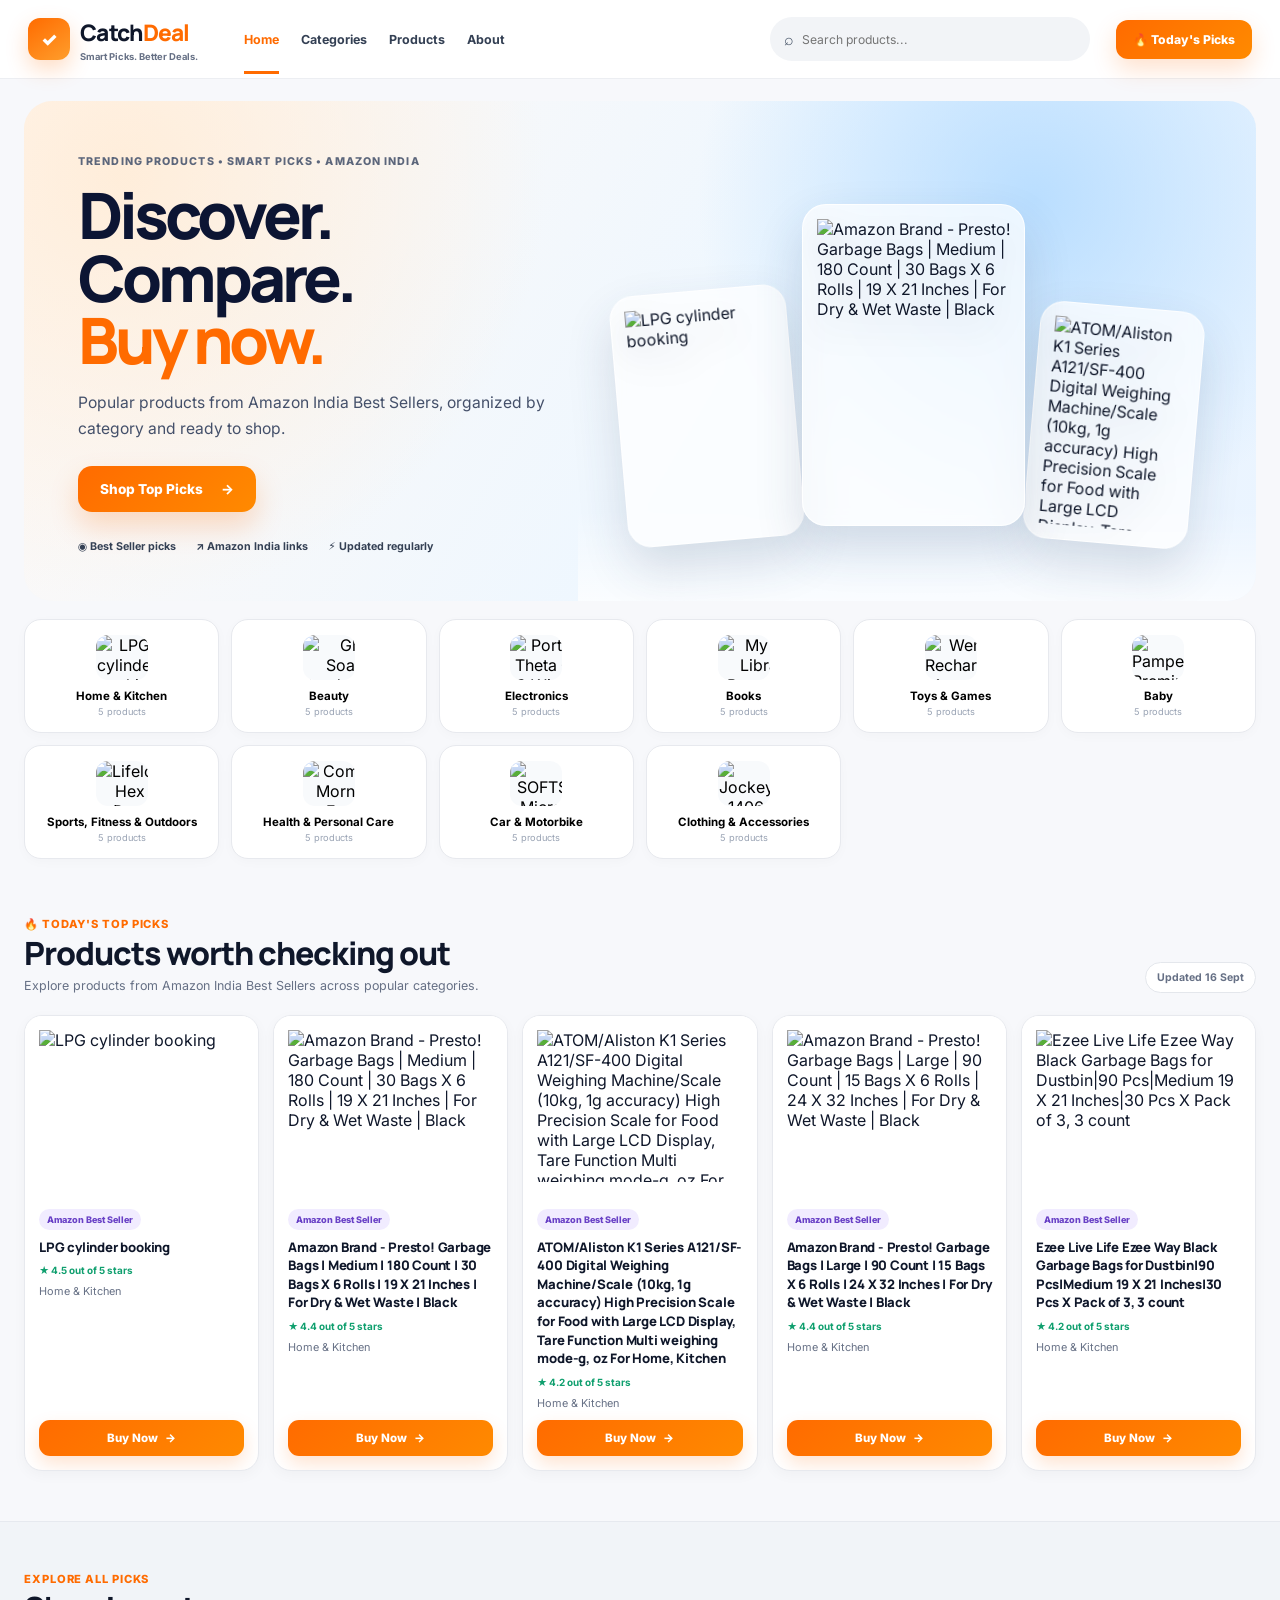
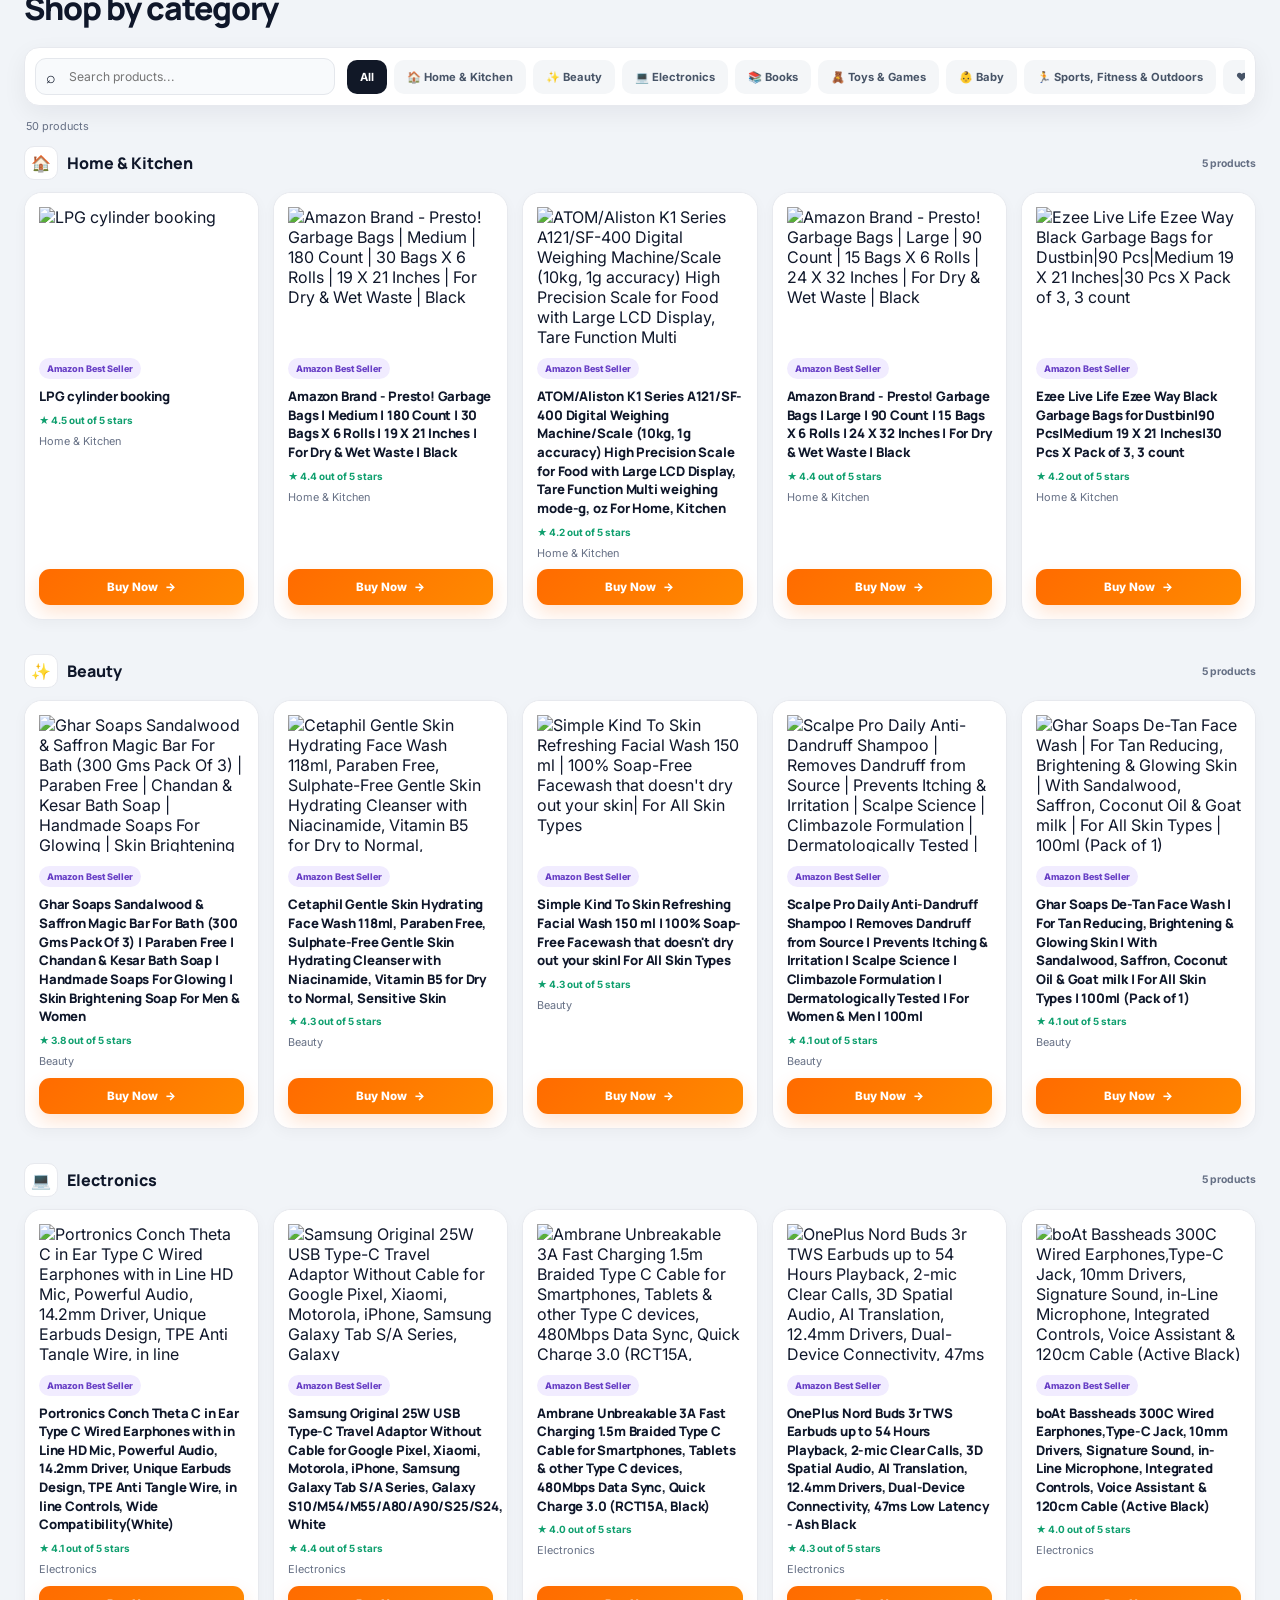
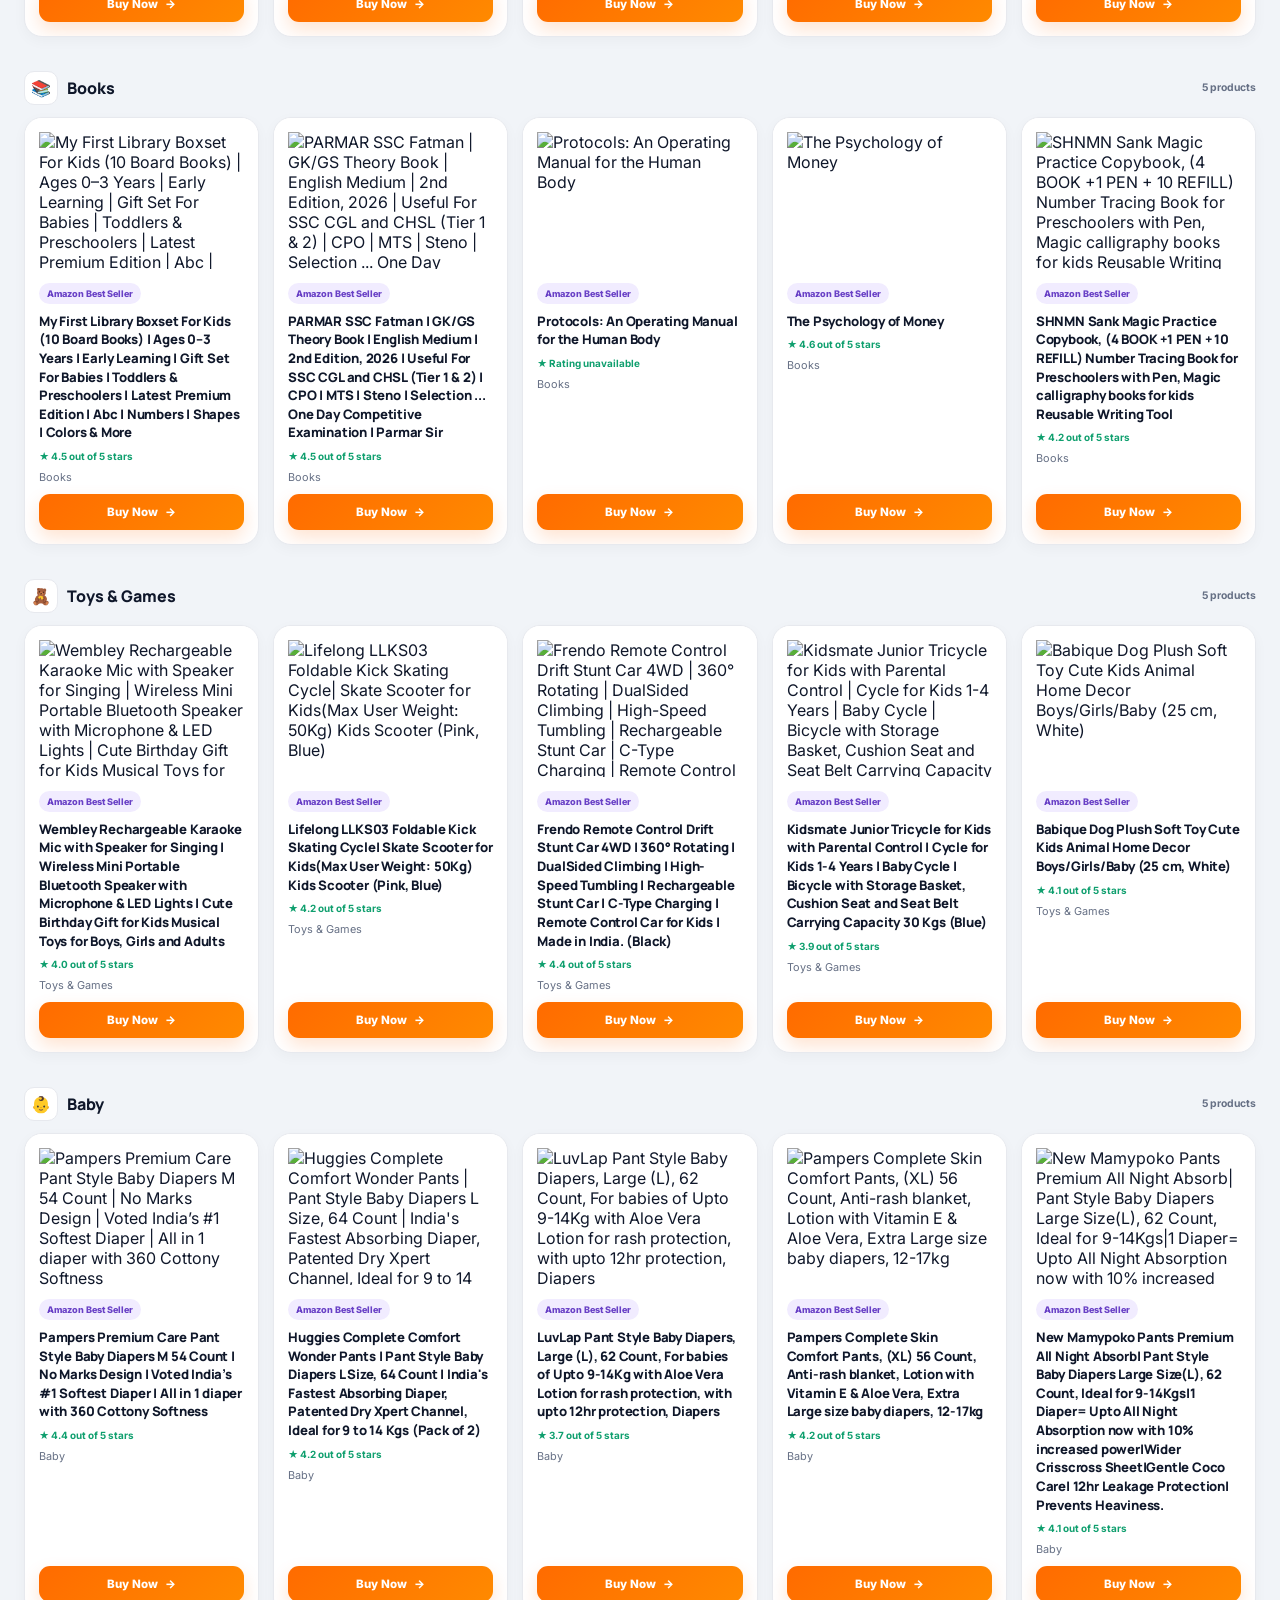
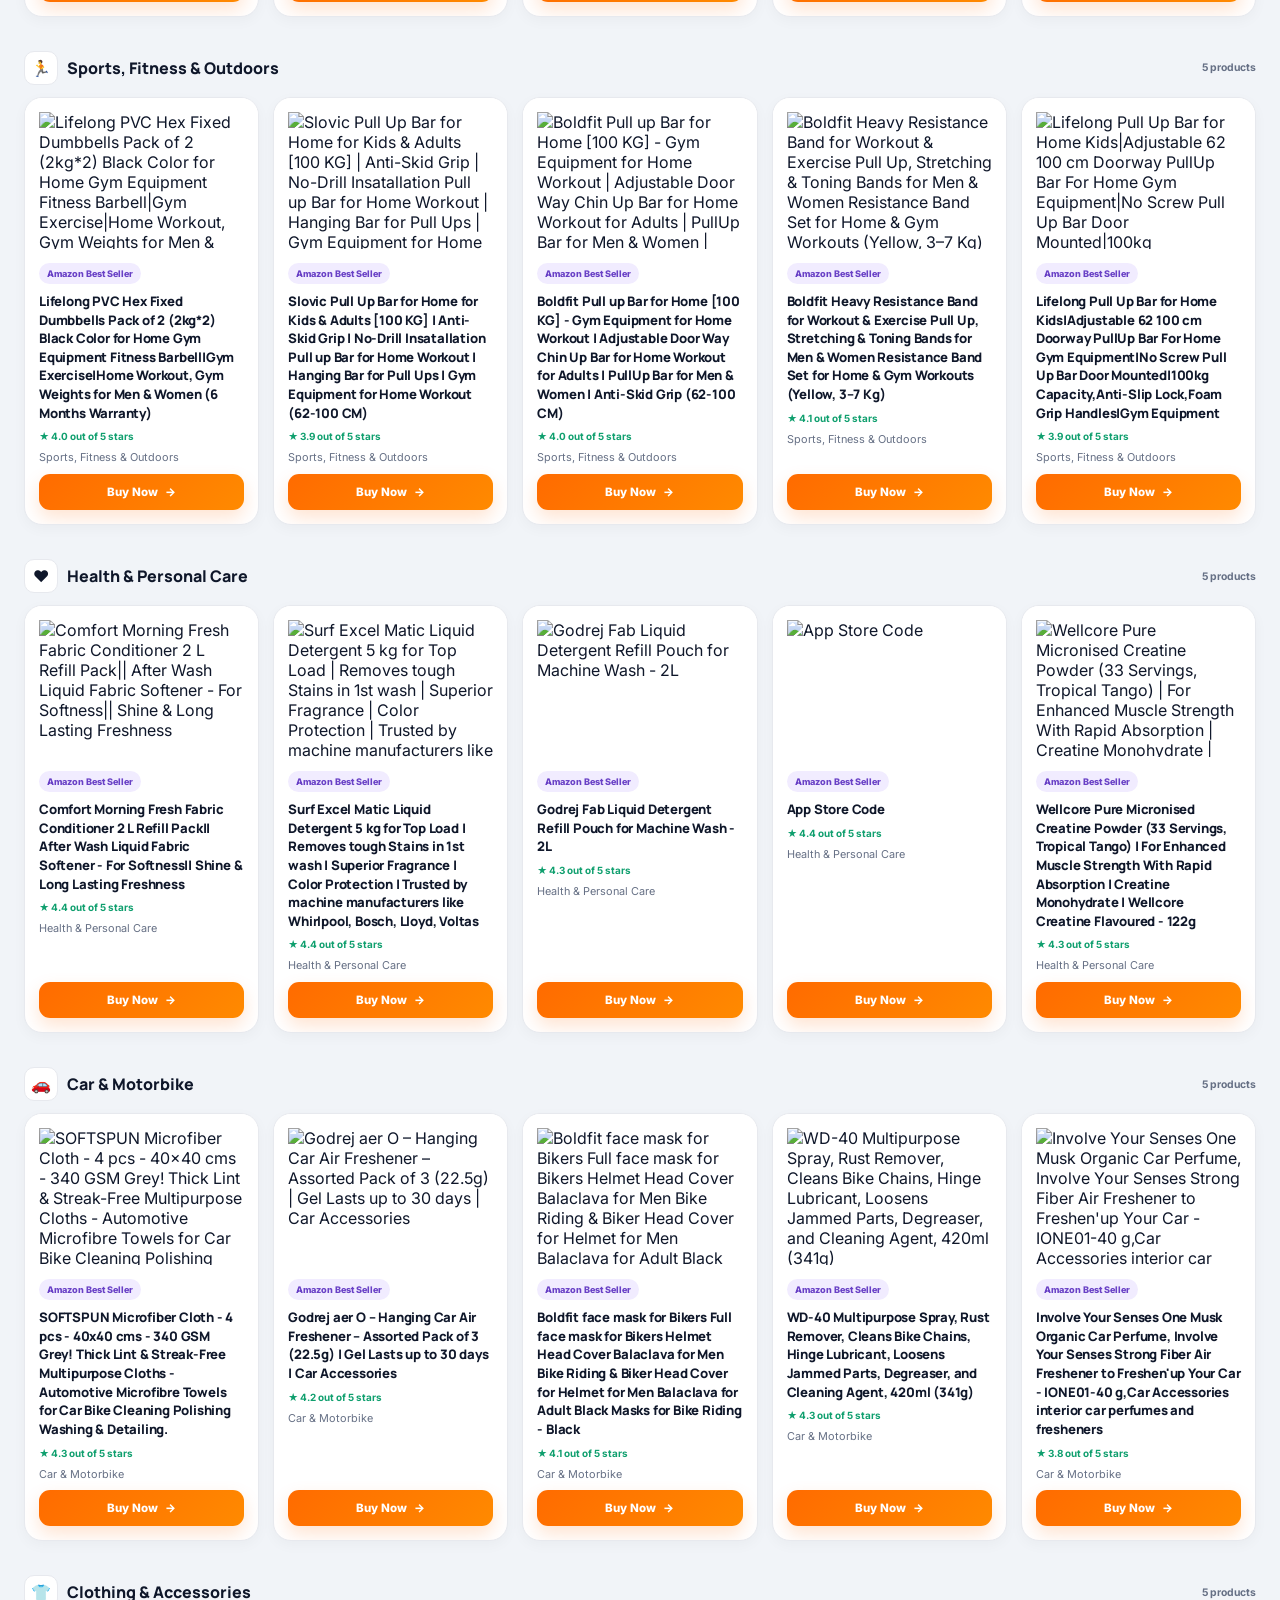
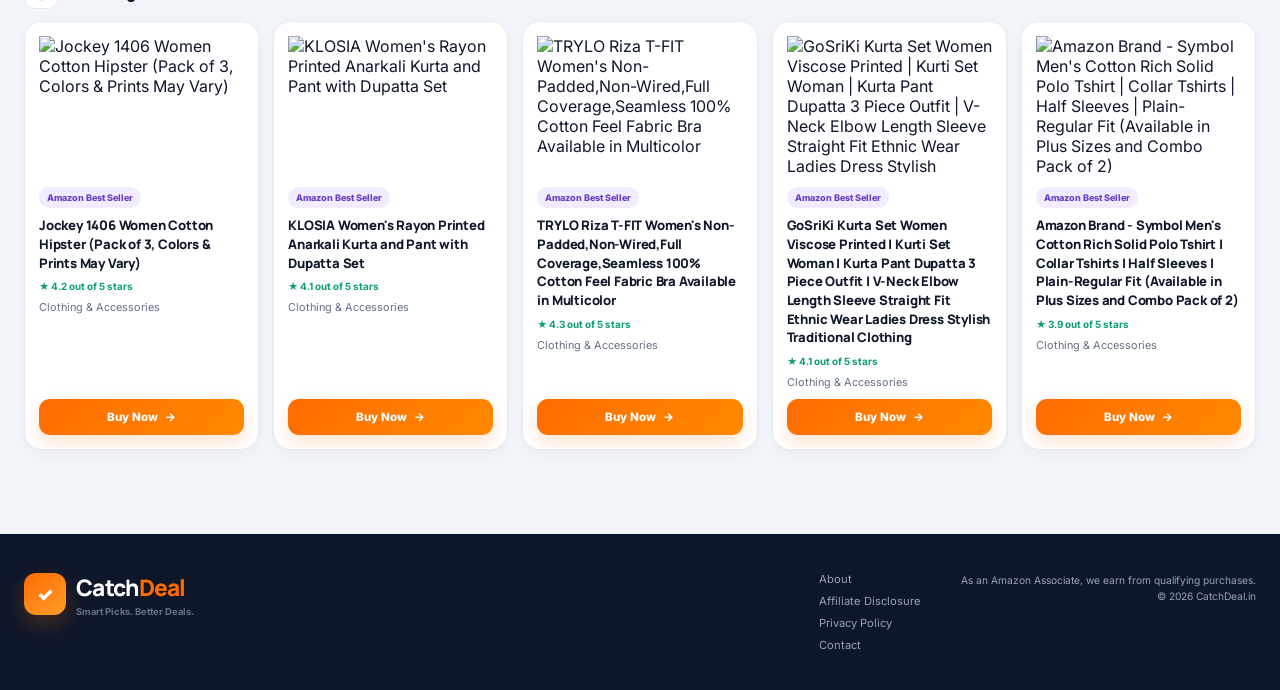
==== commit 2550c9d4: "Update CatchDeal product messaging" ====
--- a/index.html
+++ b/index.html
@@ -3,109 +3,573 @@
 <head>
   <meta charset="UTF-8">
   <meta name="viewport" content="width=device-width, initial-scale=1.0">
+
   <title>CatchDeal.in — Smart Picks. Better Deals.</title>
-  <meta name="description" content="Discover curated products and buy on Amazon India through CatchDeal.">
+
+  <meta
+    name="description"
+    content="Discover popular products from Amazon India Best Sellers and shop through CatchDeal."
+  >
+
   <meta name="robots" content="index,follow">
-  <link rel="canonical" href="https://catchdeal.in/">
-  <meta property="og:title" content="CatchDeal.in — Smart Picks. Better Deals.">
-  <meta property="og:description" content="Curated product picks with quick Amazon India buying links.">
-  <meta property="og:type" content="website">
-  <meta property="og:url" content="https://catchdeal.in/">
-  <meta name="theme-color" content="#ff6b00">
-  <link rel="preconnect" href="https://fonts.googleapis.com">
-  <link rel="preconnect" href="https://fonts.gstatic.com" crossorigin>
-  <link href="https://fonts.googleapis.com/css2?family=Inter:wght@400;500;600;700;800&family=Manrope:wght@700;800&display=swap" rel="stylesheet">
-  <link rel="stylesheet" href="style.css">
+
+  <link
+    rel="canonical"
+    href="https://catchdeal.in/"
+  >
+
+  <meta
+    property="og:title"
+    content="CatchDeal.in — Smart Picks. Better Deals."
+  >
+
+  <meta
+    property="og:description"
+    content="Explore popular Amazon India Best Seller products across multiple categories."
+  >
+
+  <meta
+    property="og:type"
+    content="website"
+  >
+
+  <meta
+    property="og:url"
+    content="https://catchdeal.in/"
+  >
+
+  <meta
+    name="theme-color"
+    content="#ff6b00"
+  >
+
+  <link
+    rel="preconnect"
+    href="https://fonts.googleapis.com"
+  >
+
+  <link
+    rel="preconnect"
+    href="https://fonts.gstatic.com"
+    crossorigin
+  >
+
+  <link
+    href="https://fonts.googleapis.com/css2?family=Inter:wght@400;500;600;700;800&family=Manrope:wght@700;800&display=swap"
+    rel="stylesheet"
+  >
+
+  <link
+    rel="stylesheet"
+    href="style.css"
+  >
 </head>
+
+
 <body>
+
+  <!-- =====================================================
+       HEADER
+       ===================================================== -->
+
   <header class="site-header">
+
     <div class="nav-shell">
-      <a href="./" class="brand" aria-label="CatchDeal home">
-        <span class="brand-bag">✓</span>
-        <span class="brand-copy"><strong>Catch<span>Deal</span></strong><small>Smart Picks. Better Deals.</small></span>
+
+      <a
+        href="./"
+        class="brand"
+        aria-label="CatchDeal home"
+      >
+
+        <span class="brand-bag">
+          ✓
+        </span>
+
+        <span class="brand-copy">
+
+          <strong>
+            Catch<span>Deal</span>
+          </strong>
+
+          <small>
+            Smart Picks. Better Deals.
+          </small>
+
+        </span>
+
       </a>
-      <nav class="nav-links" aria-label="Main navigation">
-        <a class="active" href="#top-deals">Home</a>
-        <a href="#categories">Categories</a>
-        <a href="#deals">Products</a>
-        <a href="about.html">About</a>
+
+
+      <nav
+        class="nav-links"
+        aria-label="Main navigation"
+      >
+
+        <a
+          class="active"
+          href="#top-deals"
+        >
+          Home
+        </a>
+
+        <a href="#categories">
+          Categories
+        </a>
+
+        <a href="#deals">
+          Products
+        </a>
+
+        <a href="about.html">
+          About
+        </a>
+
       </nav>
+
+
       <label class="nav-search">
-        <span>⌕</span>
-        <input id="nav-search" type="search" placeholder="Search products..." autocomplete="off" aria-label="Search products">
+
+        <span>
+          ⌕
+        </span>
+
+        <input
+          id="nav-search"
+          type="search"
+          placeholder="Search products..."
+          autocomplete="off"
+          aria-label="Search products"
+        >
+
       </label>
-      <a class="nav-action" href="#top-deals">🔥 Today's Picks</a>
+
+
+      <a
+        class="nav-action"
+        href="#top-deals"
+      >
+        🔥 Today's Picks
+      </a>
+
     </div>
+
   </header>
 
+
+
+  <!-- =====================================================
+       MAIN
+       ===================================================== -->
+
   <main>
+
+
+    <!-- ===================================================
+         HERO
+         =================================================== -->
+
     <section class="hero-wrap">
+
       <div class="hero-card">
+
+
         <div class="hero-copy">
-          <span class="hero-kicker">TRENDING PRODUCTS • SMART PICKS • AMAZON INDIA</span>
-          <h1>Discover.<br>Compare.<br><span>Buy now.</span></h1>
-          <p>Popular products, picked from current buying guides and ready to shop on Amazon India.</p>
-          <a class="hero-cta" href="#top-deals">Shop Top Picks <span>→</span></a>
+
+          <span class="hero-kicker">
+            TRENDING PRODUCTS • SMART PICKS • AMAZON INDIA
+          </span>
+
+
+          <h1>
+            Discover.<br>
+            Compare.<br>
+            <span>Buy now.</span>
+          </h1>
+
+
+          <p>
+            Popular products from Amazon India Best Sellers,
+            organized by category and ready to shop.
+          </p>
+
+
+          <a
+            class="hero-cta"
+            href="#top-deals"
+          >
+            Shop Top Picks
+            <span>→</span>
+          </a>
+
+
           <div class="hero-trust">
-            <span>◉ Curated picks</span>
-            <span>↗ Amazon India links</span>
-            <span>⚡ Refreshed automatically</span>
+
+            <span>
+              ◉ Best Seller picks
+            </span>
+
+            <span>
+              ↗ Amazon India links
+            </span>
+
+            <span>
+              ⚡ Updated regularly
+            </span>
+
           </div>
-        </div>
-        <div class="hero-showcase" id="hero-showcase" aria-label="Featured products">
+
+        </div>
+
+
+
+        <!-- Dynamic hero products -->
+
+        <div
+          class="hero-showcase"
+          id="hero-showcase"
+          aria-label="Featured products"
+        >
+
           <div class="hero-product-placeholder"></div>
+
           <div class="hero-product-placeholder"></div>
+
           <div class="hero-product-placeholder"></div>
-        </div>
-      </div>
+
+        </div>
+
+      </div>
+
     </section>
 
-    <section class="category-band" id="categories">
-      <div class="category-scroll" id="category-cards"></div>
+
+
+    <!-- ===================================================
+         CATEGORY CARDS
+         =================================================== -->
+
+    <section
+      class="category-band"
+      id="categories"
+    >
+
+      <div
+        class="category-scroll"
+        id="category-cards"
+      ></div>
+
     </section>
 
-    <section class="section-shell" id="top-deals">
+
+
+    <!-- ===================================================
+         TOP PICKS
+         =================================================== -->
+
+    <section
+      class="section-shell"
+      id="top-deals"
+    >
+
       <div class="section-heading shop-heading">
+
         <div>
-          <span class="eyebrow">🔥 Today's Top Picks</span>
-          <h2>Products worth checking out</h2>
-          <p>Tap Buy Now to see the current product options on Amazon India.</p>
-        </div>
-        <span class="fresh-pill" id="updated-label">Updating…</span>
-      </div>
-      <div class="featured-grid" id="featured-products">
-        <div class="featured-skeleton"></div><div class="featured-skeleton"></div><div class="featured-skeleton"></div><div class="featured-skeleton"></div><div class="featured-skeleton"></div>
-      </div>
+
+          <span class="eyebrow">
+            🔥 Today's Top Picks
+          </span>
+
+          <h2>
+            Products worth checking out
+          </h2>
+
+          <p>
+            Explore products from Amazon India Best Sellers
+            across popular categories.
+          </p>
+
+        </div>
+
+
+        <span
+          class="fresh-pill"
+          id="updated-label"
+        >
+          Updating…
+        </span>
+
+      </div>
+
+
+
+      <!-- Dynamic featured products -->
+
+      <div
+        class="featured-grid"
+        id="featured-products"
+      >
+
+        <div class="featured-skeleton"></div>
+
+        <div class="featured-skeleton"></div>
+
+        <div class="featured-skeleton"></div>
+
+        <div class="featured-skeleton"></div>
+
+        <div class="featured-skeleton"></div>
+
+      </div>
+
     </section>
 
-    <section class="catalogue" id="deals">
+
+
+    <!-- ===================================================
+         PRODUCT CATALOGUE
+         =================================================== -->
+
+    <section
+      class="catalogue"
+      id="deals"
+    >
+
       <div class="section-shell">
+
+
         <div class="catalogue-head">
-          <div><span class="eyebrow">Explore all picks</span><h2>Shop by category</h2></div>
-        </div>
+
+          <div>
+
+            <span class="eyebrow">
+              Explore all picks
+            </span>
+
+            <h2>
+              Shop by category
+            </h2>
+
+          </div>
+
+        </div>
+
+
+
+        <!-- ===============================================
+             SEARCH + CATEGORY FILTERS
+             =============================================== -->
+
         <div class="catalogue-toolbar">
+
+
           <label class="search-box">
-            <span aria-hidden="true">⌕</span>
-            <input id="product-search" type="search" placeholder="Search phones, earbuds, watches..." autocomplete="off" aria-label="Search products">
-            <button id="clear-search" type="button" aria-label="Clear search">×</button>
+
+            <span aria-hidden="true">
+              ⌕
+            </span>
+
+
+            <input
+              id="product-search"
+              type="search"
+              placeholder="Search products..."
+              autocomplete="off"
+              aria-label="Search products"
+            >
+
+
+            <button
+              id="clear-search"
+              type="button"
+              aria-label="Clear search"
+            >
+              ×
+            </button>
+
           </label>
-          <div class="tabs" id="category-tabs" aria-label="Product categories"><button class="tab active" data-category="all" type="button">All</button></div>
-        </div>
-        <div class="results-meta"><span id="results-count">Loading picks…</span><button id="reset-filters" type="button">Reset filters</button></div>
-        <div class="products-wrapper" id="products-container"><div class="loading-card">Loading current picks…</div></div>
-      </div>
+
+
+
+          <div
+            class="tabs"
+            id="category-tabs"
+            aria-label="Product categories"
+          >
+
+            <button
+              class="tab active"
+              data-category="all"
+              type="button"
+            >
+              All
+            </button>
+
+          </div>
+
+        </div>
+
+
+
+        <!-- ===============================================
+             RESULTS INFORMATION
+             =============================================== -->
+
+        <div class="results-meta">
+
+          <span id="results-count">
+            Loading products…
+          </span>
+
+
+          <button
+            id="reset-filters"
+            type="button"
+          >
+            Reset filters
+          </button>
+
+        </div>
+
+
+
+        <!-- ===============================================
+             PRODUCTS GENERATED BY SCRIPT.JS
+             =============================================== -->
+
+        <div
+          class="products-wrapper"
+          id="products-container"
+        >
+
+          <div class="loading-card">
+            Loading current products…
+          </div>
+
+        </div>
+
+
+      </div>
+
     </section>
+
+
   </main>
 
+
+
+  <!-- =====================================================
+       FOOTER
+       ===================================================== -->
+
   <footer>
+
     <div class="footer-shell">
-      <div><a href="./" class="brand footer-brand"><span class="brand-bag">✓</span><span class="brand-copy"><strong>Catch<span>Deal</span></strong><small>Smart Picks. Better Deals.</small></span></a></div>
-      <div class="footer-links"><a href="about.html">About</a><a href="affiliate-disclosure.html">Affiliate Disclosure</a><a href="privacy.html">Privacy Policy</a><a href="contact.html">Contact</a></div>
-      <div class="footer-legal">As an Amazon Associate, we earn from qualifying purchases.<br>© <span id="year"></span> CatchDeal.in</div>
+
+
+      <div>
+
+        <a
+          href="./"
+          class="brand footer-brand"
+        >
+
+          <span class="brand-bag">
+            ✓
+          </span>
+
+
+          <span class="brand-copy">
+
+            <strong>
+              Catch<span>Deal</span>
+            </strong>
+
+            <small>
+              Smart Picks. Better Deals.
+            </small>
+
+          </span>
+
+        </a>
+
+      </div>
+
+
+
+      <div class="footer-links">
+
+        <a href="about.html">
+          About
+        </a>
+
+        <a href="affiliate-disclosure.html">
+          Affiliate Disclosure
+        </a>
+
+        <a href="privacy.html">
+          Privacy Policy
+        </a>
+
+        <a href="contact.html">
+          Contact
+        </a>
+
+      </div>
+
+
+
+      <div class="footer-legal">
+
+        As an Amazon Associate, we earn from qualifying purchases.
+
+        <br>
+
+        © <span id="year"></span> CatchDeal.in
+
+      </div>
+
+
     </div>
+
   </footer>
 
-  <div class="mobile-shop-bar"><span><strong id="mobile-count">Picks</strong> available</span><a href="#top-deals">Shop now</a></div>
-  <script src="script.js" defer></script>
+
+
+  <!-- =====================================================
+       MOBILE SHOP BAR
+       ===================================================== -->
+
+  <div class="mobile-shop-bar">
+
+    <span>
+
+      <strong id="mobile-count">
+        Products
+      </strong>
+
+      available
+
+    </span>
+
+
+    <a href="#top-deals">
+      Shop now
+    </a>
+
+  </div>
+
+
+
+  <!-- =====================================================
+       JAVASCRIPT
+       ===================================================== -->
+
+  <script
+    src="script.js"
+    defer
+  ></script>
+
+
 </body>
-</html>
+</html>
--- a/style.css
+++ b/style.css
@@ -1,24 +1,12 @@
 *{box-sizing:border-box;margin:0;padding:0}
-:root{--bg:#f6f8fb;--surface:#fff;--surface-2:#f0f4f8;--ink:#111827;--muted:#667085;--line:#e5e7eb;--brand:#ff7a00;--brand-2:#ffb000;--navy:#0f172a;--blue:#2563eb;--green:#15803d;--shadow:0 18px 50px rgba(15,23,42,.08);--shadow-sm:0 8px 24px rgba(15,23,42,.06);--radius:20px}
-html{scroll-behavior:smooth;scroll-padding-top:90px}
-body{font-family:Inter,system-ui,sans-serif;background:var(--bg);color:var(--ink);min-height:100vh}
-a{text-decoration:none;color:inherit}button,input{font:inherit}
-.site-header{position:sticky;top:0;z-index:100;background:rgba(255,255,255,.9);backdrop-filter:blur(16px);border-bottom:1px solid rgba(229,231,235,.9)}
-.nav-shell{max-width:1240px;height:72px;margin:auto;padding:0 22px;display:flex;align-items:center;gap:28px}
-.brand{display:inline-flex;align-items:center;gap:10px;font-weight:800}.brand-mark{width:36px;height:36px;border-radius:11px;background:linear-gradient(145deg,var(--brand),var(--brand-2));display:grid;place-items:center;color:#fff;font-family:Manrope,sans-serif;font-size:1.05rem;box-shadow:0 8px 20px rgba(255,122,0,.24)}.brand-word{font-family:Manrope,sans-serif;font-size:1.23rem;letter-spacing:-.5px}.brand-word span{color:var(--brand)}
-.nav-links{margin-left:auto;display:flex;align-items:center;gap:26px}.nav-links a{font-size:.84rem;font-weight:600;color:#475467;transition:.15s}.nav-links a:hover{color:var(--ink)}.nav-action{background:var(--navy);color:#fff;padding:10px 15px;border-radius:11px;font-size:.8rem;font-weight:700;transition:.15s}.nav-action:hover{transform:translateY(-1px);background:#1e293b}
-.hero{position:relative;overflow:hidden;background:linear-gradient(135deg,#0b1220 0%,#121b31 58%,#18263f 100%);color:#fff}.hero-shell{max-width:1240px;margin:auto;padding:78px 22px 70px;display:grid;grid-template-columns:minmax(0,1.2fr) minmax(320px,.65fr);gap:58px;align-items:center;position:relative;z-index:2}.hero-glow{position:absolute;border-radius:50%;filter:blur(8px);pointer-events:none}.hero-glow-one{width:470px;height:470px;right:-120px;top:-190px;background:radial-gradient(circle,rgba(255,122,0,.23),transparent 68%)}.hero-glow-two{width:360px;height:360px;left:38%;bottom:-220px;background:radial-gradient(circle,rgba(37,99,235,.2),transparent 68%)}
-.hero-kicker{display:inline-flex;align-items:center;gap:8px;color:#d0d5dd;border:1px solid rgba(255,255,255,.14);background:rgba(255,255,255,.05);padding:7px 11px;border-radius:999px;font-size:.72rem;font-weight:700;text-transform:uppercase;letter-spacing:.7px}.live-dot{width:7px;height:7px;background:#34d399;border-radius:50%;box-shadow:0 0 0 5px rgba(52,211,153,.1)}
-.hero h1{font-family:Manrope,sans-serif;font-size:clamp(3.2rem,7vw,6.1rem);line-height:.97;letter-spacing:-4px;max-width:780px;margin:20px 0 22px}.hero h1 span{background:linear-gradient(90deg,#ff9d2f,#ffd15c);-webkit-background-clip:text;background-clip:text;color:transparent}.hero-copy>p{max-width:700px;color:#cbd5e1;font-size:1.02rem;line-height:1.75}
-.hero-search{margin-top:28px;max-width:680px;background:#fff;border-radius:16px;padding:7px;display:flex;align-items:center;box-shadow:0 16px 42px rgba(0,0,0,.18)}.search-icon{color:#667085;font-size:1.35rem;margin-left:10px}.hero-search input{flex:1;border:0;outline:0;padding:11px 10px;color:var(--ink);min-width:0}.hero-search a{background:linear-gradient(135deg,var(--brand),#ff9400);color:#fff;font-size:.8rem;font-weight:800;padding:12px 16px;border-radius:11px;white-space:nowrap}
-.hero-proof{display:flex;flex-wrap:wrap;gap:16px;margin-top:18px;color:#94a3b8;font-size:.72rem;font-weight:600}.hero-panel{background:rgba(255,255,255,.08);border:1px solid rgba(255,255,255,.12);border-radius:24px;padding:22px;backdrop-filter:blur(12px);box-shadow:0 30px 70px rgba(0,0,0,.18)}.panel-top{display:flex;justify-content:space-between;align-items:center;color:#cbd5e1;font-size:.76rem;font-weight:700}.panel-status{font-size:.62rem;color:#86efac;background:rgba(34,197,94,.12);padding:5px 7px;border-radius:999px}.panel-stat-grid{display:grid;grid-template-columns:1fr 1fr;gap:10px;margin:20px 0}.panel-stat-grid div{background:rgba(255,255,255,.07);border:1px solid rgba(255,255,255,.08);border-radius:16px;padding:18px}.panel-stat-grid strong{display:block;font:800 2.1rem Manrope,sans-serif}.panel-stat-grid span{display:block;color:#94a3b8;font-size:.69rem;margin-top:3px}.panel-feature{background:linear-gradient(135deg,rgba(255,122,0,.18),rgba(255,176,0,.08));border:1px solid rgba(255,176,0,.2);border-radius:18px;padding:20px}.panel-label{color:#fdba74;text-transform:uppercase;font-size:.62rem;font-weight:800;letter-spacing:1px}.panel-feature strong{display:block;font:800 1.35rem/1.15 Manrope,sans-serif;margin:8px 0}.panel-feature p{color:#cbd5e1;font-size:.76rem;line-height:1.6}
-.benefit-strip{max-width:1180px;margin:-28px auto 0;position:relative;z-index:5;background:#fff;border:1px solid var(--line);border-radius:18px;box-shadow:var(--shadow-sm);display:grid;grid-template-columns:repeat(3,1fr);overflow:hidden}.benefit-strip>div{display:flex;align-items:center;gap:13px;padding:18px 22px;border-right:1px solid var(--line)}.benefit-strip>div:last-child{border:0}.benefit-icon{width:35px;height:35px;border-radius:10px;background:#fff3e8;color:#c55c00;display:grid;place-items:center;font-size:.7rem;font-weight:800}.benefit-strip strong{display:block;font-size:.79rem}.benefit-strip small{display:block;color:var(--muted);font-size:.68rem;margin-top:3px}
-.section-shell{max-width:1240px;margin:auto;padding:64px 22px}.section-heading{display:flex;justify-content:space-between;align-items:end;gap:28px;margin-bottom:24px}.compact-heading{margin-bottom:18px}.eyebrow{display:block;color:var(--brand);font-size:.68rem;font-weight:800;letter-spacing:1.15px;text-transform:uppercase;margin-bottom:7px}.section-heading h2,.catalogue-head h2{font:800 clamp(1.7rem,3vw,2.35rem)/1.08 Manrope,sans-serif;letter-spacing:-1px}.section-heading p,.catalogue-head p{max-width:640px;margin-top:9px;color:var(--muted);font-size:.84rem;line-height:1.65}.fresh-pill{white-space:nowrap;padding:8px 11px;border-radius:999px;border:1px solid #dbe2ea;background:#fff;color:#667085;font-size:.68rem;font-weight:700}
-.category-grid{display:grid;grid-template-columns:repeat(6,1fr);gap:12px}.category-card{border:1px solid var(--line);background:#fff;border-radius:17px;padding:18px 14px;cursor:pointer;transition:.18s;text-align:left;min-height:122px;display:flex;flex-direction:column;justify-content:space-between}.category-card:hover{transform:translateY(-3px);box-shadow:var(--shadow-sm);border-color:#d0d5dd}.category-card.active{border-color:#ffad66;box-shadow:0 0 0 3px #fff2e6}.category-icon{width:42px;height:42px;border-radius:13px;background:linear-gradient(145deg,#fff2e6,#fff9f3);display:grid;place-items:center;font-size:1.35rem}.category-card strong{display:block;font-size:.8rem;margin-top:14px}.category-card span:last-child{display:block;color:var(--muted);font-size:.66rem;margin-top:3px}.category-skeleton,.featured-skeleton{background:linear-gradient(90deg,#eef2f6,#f8fafc,#eef2f6);background-size:200% 100%;animation:shimmer 1.3s infinite;border-radius:17px}.category-skeleton{height:122px}.featured-skeleton{height:230px}@keyframes shimmer{to{background-position:-200% 0}}
-.featured-section{padding-top:30px}.featured-grid{display:grid;grid-template-columns:repeat(3,1fr);gap:16px}.featured-card{position:relative;overflow:hidden;background:#fff;border:1px solid var(--line);border-radius:22px;padding:20px;min-height:228px;display:flex;flex-direction:column;box-shadow:var(--shadow-sm);transition:.18s}.featured-card:hover{transform:translateY(-4px);box-shadow:var(--shadow)}.featured-card::after{content:"";position:absolute;width:180px;height:180px;border-radius:50%;right:-72px;top:-72px;background:radial-gradient(circle,#fff1e5,transparent 68%)}.featured-top{display:flex;justify-content:space-between;gap:12px;align-items:start;position:relative;z-index:1}.featured-symbol{width:52px;height:52px;border-radius:16px;background:#fff4e9;display:grid;place-items:center;font-size:1.65rem}.featured-badge{font-size:.62rem;font-weight:800;color:#9a4a00;background:#fff1e5;padding:5px 8px;border-radius:999px}.featured-card h3{font:800 1.08rem/1.3 Manrope,sans-serif;margin:20px 0 8px;position:relative;z-index:1}.featured-card p{color:var(--muted);font-size:.75rem;line-height:1.55;position:relative;z-index:1}.featured-card a{margin-top:auto;padding-top:16px;color:var(--brand);font-size:.76rem;font-weight:800;position:relative;z-index:1}
-.catalogue{background:#eef2f6;border-top:1px solid #e2e8f0}.catalogue .section-shell{padding-top:70px}.catalogue-head{display:flex;justify-content:space-between;margin-bottom:22px}.catalogue-toolbar{display:flex;gap:12px;align-items:center;background:#fff;border:1px solid var(--line);padding:10px;border-radius:16px;box-shadow:var(--shadow-sm);position:sticky;top:84px;z-index:20}.search-box{display:flex;align-items:center;min-width:320px;border:1px solid var(--line);border-radius:11px;background:#f8fafc;padding:0 9px}.search-box>span{color:#667085;font-size:1.15rem}.search-box input{width:100%;border:0;outline:0;background:transparent;padding:10px 8px;color:var(--ink);font-size:.8rem}.search-box button{border:0;background:none;color:#98a2b3;cursor:pointer;font-size:1rem;display:none}.tabs{display:flex;gap:7px;overflow-x:auto;scrollbar-width:none}.tabs::-webkit-scrollbar{display:none}.tab{border:1px solid transparent;background:#f3f5f7;color:#475467;border-radius:10px;padding:9px 12px;white-space:nowrap;cursor:pointer;font-size:.72rem;font-weight:700}.tab:hover{background:#eceff3}.tab.active{background:var(--navy);color:#fff}.results-meta{display:flex;justify-content:space-between;margin:14px 2px;color:#667085;font-size:.7rem}.results-meta button{display:none;border:0;background:none;color:var(--brand);font-weight:800;cursor:pointer}
-.products-wrapper{min-height:200px}.category-section{margin-bottom:38px}.category-header{display:flex;align-items:center;gap:10px;margin-bottom:13px}.category-icon-wrap{width:34px;height:34px;border-radius:10px;background:#fff;display:grid;place-items:center;border:1px solid var(--line)}.category-name{font:800 1rem Manrope,sans-serif}.category-count{margin-left:auto;color:#667085;font-size:.66rem;font-weight:700}.products-grid{display:grid;grid-template-columns:repeat(4,minmax(0,1fr));gap:14px}.product-card{background:#fff;border:1px solid var(--line);border-radius:18px;padding:14px;display:flex;flex-direction:column;gap:10px;min-width:0;box-shadow:0 5px 16px rgba(15,23,42,.035);transition:.18s}.product-card:hover{transform:translateY(-3px);box-shadow:var(--shadow-sm);border-color:#d0d5dd}.product-visual{height:108px;border-radius:14px;background:linear-gradient(145deg,#f8fafc,#eef2f7);display:grid;place-items:center;border:1px solid #edf0f3;position:relative;overflow:hidden}.product-visual::after{content:"";position:absolute;width:70px;height:70px;border-radius:50%;background:#fff;opacity:.72}.product-visual span{font-size:2.4rem;position:relative;z-index:1}.badge-row{display:flex;gap:6px;flex-wrap:wrap}.badge{font-size:.58rem;font-weight:800;padding:4px 7px;border-radius:999px}.badge-bestseller{background:#ecfdf3;color:#027a48}.badge-hot{background:#fff1e7;color:#c25200}.badge-deal{background:#eff4ff;color:#3538cd}.product-name{font:800 .88rem/1.35 Manrope,sans-serif;letter-spacing:-.2px}.product-meta{color:var(--green);font-size:.64rem;font-weight:700;min-height:.9rem}.product-why{color:#667085;font-size:.72rem;line-height:1.55;min-height:3.35rem}.product-buy{display:flex;align-items:center;justify-content:center;gap:6px;margin-top:auto;background:var(--navy);color:#fff;padding:10px;border-radius:10px;font-size:.72rem;font-weight:800;transition:.15s}.product-buy:hover{background:#1e293b}.buy-arrow{transition:.15s}.product-buy:hover .buy-arrow{transform:translateX(2px)}.loading-card,.empty-state{padding:30px;border:1px dashed #cbd5e1;background:#fff;border-radius:16px;text-align:center;color:#667085;font-size:.8rem}
-footer{background:#0b1220;color:#94a3b8}.footer-shell{max-width:1240px;margin:auto;padding:42px 22px;display:grid;grid-template-columns:1fr auto auto;gap:42px;align-items:start}.footer-brand .brand-word{color:#fff}.footer-brand-block p{font-size:.72rem;margin-top:10px}.footer-links{display:grid;gap:9px;font-size:.72rem}.footer-links a:hover{color:#fff}.footer-legal{font-size:.66rem;line-height:1.7;text-align:right}.mobile-shop-bar{display:none}
-@media(max-width:1050px){.hero-shell{grid-template-columns:1fr;gap:30px}.hero-panel{max-width:620px}.category-grid{grid-template-columns:repeat(3,1fr)}.products-grid{grid-template-columns:repeat(3,1fr)}.featured-grid{grid-template-columns:repeat(2,1fr)}.catalogue-toolbar{align-items:flex-start;flex-direction:column}.search-box{width:100%;min-width:0}.tabs{width:100%}}
-@media(max-width:760px){.nav-shell{height:64px;padding:0 16px}.nav-links{display:none}.nav-action{font-size:.7rem;padding:9px 11px}.brand-mark{width:32px;height:32px}.brand-word{font-size:1.05rem}.hero-shell{padding:54px 17px 52px}.hero h1{font-size:clamp(2.7rem,15vw,4.6rem);letter-spacing:-2.7px}.hero-copy>p{font-size:.9rem}.hero-search{align-items:stretch}.hero-search a{display:grid;place-items:center}.hero-proof{gap:9px}.benefit-strip{margin:0 14px;grid-template-columns:1fr}.benefit-strip>div{border-right:0;border-bottom:1px solid var(--line);padding:13px 16px}.benefit-strip>div:last-child{border-bottom:0}.section-shell{padding:48px 16px}.section-heading{align-items:flex-start;flex-direction:column}.fresh-pill{display:none}.category-grid{grid-template-columns:repeat(2,1fr)}.featured-grid{grid-template-columns:1fr}.catalogue .section-shell{padding-top:52px}.catalogue-toolbar{top:74px}.products-grid{grid-template-columns:repeat(2,minmax(0,1fr));gap:9px}.product-card{padding:11px}.product-visual{height:92px}.product-name{font-size:.8rem}.product-why{font-size:.67rem}.footer-shell{grid-template-columns:1fr;gap:24px}.footer-legal{text-align:left}.mobile-shop-bar{display:flex;position:fixed;bottom:0;left:0;right:0;z-index:120;background:rgba(255,255,255,.96);backdrop-filter:blur(12px);border-top:1px solid var(--line);padding:9px 13px;align-items:center;justify-content:space-between;font-size:.7rem;box-shadow:0 -8px 24px rgba(15,23,42,.08)}.mobile-shop-bar a{background:var(--navy);color:#fff;border-radius:9px;padding:9px 12px;font-weight:800}body{padding-bottom:58px}}
-@media(max-width:420px){.hero-search a{padding:11px 10px;font-size:.7rem}.hero-search input{font-size:.78rem}.products-grid{grid-template-columns:1fr}.category-grid{grid-template-columns:1fr 1fr}.product-visual{height:105px}}
+:root{--bg:#f7f8fb;--surface:#fff;--ink:#0f172a;--muted:#667085;--line:#e7e9ee;--orange:#ff6b00;--orange2:#ff8a00;--orange-soft:#fff2e8;--green:#0f9f6e;--navy:#0b1739;--shadow:0 14px 40px rgba(15,23,42,.08);--shadow-sm:0 8px 24px rgba(15,23,42,.06)}
+html{scroll-behavior:smooth;scroll-padding-top:88px}body{font-family:Inter,system-ui,sans-serif;background:var(--bg);color:var(--ink)}a{text-decoration:none;color:inherit}button,input{font:inherit}
+.site-header{position:sticky;top:0;z-index:100;background:rgba(255,255,255,.94);backdrop-filter:blur(14px);border-bottom:1px solid #eceef2}.nav-shell{max-width:1440px;height:78px;margin:auto;padding:0 28px;display:flex;align-items:center;gap:26px}.brand{display:flex;align-items:center;gap:10px;flex:none}.brand-bag{width:42px;height:42px;border-radius:12px;background:linear-gradient(145deg,var(--orange),#ff9e2c);color:#fff;display:grid;place-items:center;font-size:1.15rem;font-weight:900;box-shadow:0 9px 22px rgba(255,107,0,.24)}.brand-copy{display:flex;flex-direction:column;line-height:1}.brand-copy strong{font:800 1.42rem Manrope,sans-serif;letter-spacing:-.7px}.brand-copy strong span{color:var(--orange)}.brand-copy small{font-size:.59rem;font-weight:700;color:#667085;margin-top:4px}.nav-links{display:flex;gap:22px;margin-left:20px}.nav-links a{font-size:.78rem;font-weight:700;color:#344054;padding:27px 0 24px;border-bottom:3px solid transparent}.nav-links a:hover,.nav-links a.active{color:var(--orange);border-color:var(--orange)}.nav-search{margin-left:auto;width:min(320px,28vw);height:44px;background:#f2f4f7;border-radius:999px;display:flex;align-items:center;padding:0 14px;gap:8px}.nav-search span{color:#475467}.nav-search input{border:0;outline:0;background:transparent;width:100%;font-size:.76rem;color:var(--ink)}.nav-action{padding:12px 17px;border-radius:12px;background:linear-gradient(135deg,var(--orange),var(--orange2));color:white;font-size:.76rem;font-weight:800;box-shadow:0 10px 24px rgba(255,107,0,.2)}
+.hero-wrap{padding:22px 24px 0}.hero-card{max-width:1440px;margin:auto;min-height:470px;border-radius:28px;overflow:hidden;padding:48px 54px;display:grid;grid-template-columns:.92fr 1.08fr;gap:34px;align-items:center;background:radial-gradient(circle at 82% 20%,rgba(173,216,255,.8),transparent 31%),radial-gradient(circle at 8% 15%,rgba(255,236,215,.9),transparent 35%),linear-gradient(120deg,#fff9f5,#eef7ff 58%,#eaf4ff);position:relative}.hero-card:after{content:"";position:absolute;inset:auto 0 0 45%;height:90px;background:linear-gradient(to top,rgba(255,255,255,.72),transparent);pointer-events:none}.hero-copy{position:relative;z-index:2}.hero-kicker{font-size:.67rem;letter-spacing:1.1px;font-weight:800;color:#5c667b}.hero-copy h1{font:800 clamp(3rem,5vw,5.5rem)/.98 Manrope,sans-serif;letter-spacing:-4px;margin:15px 0 18px;color:#0c1533}.hero-copy h1 span{color:var(--orange)}.hero-copy p{font-size:.98rem;line-height:1.65;color:#44506a;max-width:590px}.hero-cta{display:inline-flex;align-items:center;gap:18px;background:linear-gradient(135deg,var(--orange),var(--orange2));color:#fff;padding:15px 22px;border-radius:14px;margin-top:24px;font-weight:800;font-size:.85rem;box-shadow:0 14px 28px rgba(255,107,0,.22);transition:.18s}.hero-cta:hover{transform:translateY(-2px);box-shadow:0 18px 35px rgba(255,107,0,.28)}.hero-trust{display:flex;flex-wrap:wrap;gap:20px;margin-top:28px;font-size:.67rem;font-weight:700;color:#344054}.hero-showcase{height:350px;position:relative;display:flex;align-items:end;justify-content:center;gap:8px;z-index:2}.hero-product{position:relative;background:rgba(255,255,255,.72);border:1px solid rgba(255,255,255,.85);box-shadow:0 22px 48px rgba(43,61,93,.16);border-radius:24px;padding:14px;display:flex;align-items:center;justify-content:center;overflow:hidden;backdrop-filter:blur(8px)}.hero-product:nth-child(1){width:30%;height:72%;transform:rotate(-5deg) translateY(16px)}.hero-product:nth-child(2){width:38%;height:92%;z-index:2}.hero-product:nth-child(3){width:28%;height:68%;transform:rotate(5deg) translateY(18px)}.hero-product img{width:100%;height:100%;object-fit:contain;filter:drop-shadow(0 16px 16px rgba(15,23,42,.14))}.hero-product-placeholder{width:28%;height:70%;border-radius:24px;background:linear-gradient(90deg,#f2f4f7,#fff,#f2f4f7);background-size:200% 100%;animation:shimmer 1.2s infinite}
+.category-band{padding:18px 24px 8px}.category-scroll{max-width:1440px;margin:auto;display:grid;grid-template-columns:repeat(6,1fr);gap:12px}.category-card{border:1px solid var(--line);background:#fff;border-radius:17px;padding:15px 12px;display:flex;flex-direction:column;align-items:center;justify-content:center;min-height:108px;cursor:pointer;transition:.18s;box-shadow:0 3px 12px rgba(15,23,42,.025)}.category-card:hover{transform:translateY(-3px);box-shadow:var(--shadow-sm);border-color:#ffd1b2}.category-card.active{border-color:var(--orange);box-shadow:0 0 0 3px #fff1e7}.category-thumb{width:52px;height:45px;border-radius:12px;background:#f8fafc;display:grid;place-items:center;overflow:hidden;margin-bottom:9px}.category-thumb img{width:100%;height:100%;object-fit:contain}.category-card strong{font-size:.72rem}.category-card small{margin-top:3px;color:#98a2b3;font-size:.58rem}
+.section-shell{max-width:1440px;margin:auto;padding:50px 24px}.section-heading,.catalogue-head{display:flex;justify-content:space-between;gap:20px;align-items:end;margin-bottom:22px}.eyebrow{display:block;color:var(--orange);text-transform:uppercase;font-size:.7rem;font-weight:800;letter-spacing:.9px;margin-bottom:6px}.section-heading h2,.catalogue-head h2{font:800 clamp(1.65rem,2.5vw,2.35rem)/1.05 Manrope,sans-serif;letter-spacing:-1px}.section-heading p{font-size:.78rem;color:var(--muted);margin-top:7px}.fresh-pill{border:1px solid #e4e7ec;background:#fff;padding:8px 11px;border-radius:999px;color:#667085;font-size:.66rem;font-weight:700;white-space:nowrap}.featured-grid{display:grid;grid-template-columns:repeat(5,minmax(0,1fr));gap:14px}.featured-card,.product-card{background:#fff;border:1px solid var(--line);border-radius:18px;overflow:hidden;box-shadow:0 4px 14px rgba(15,23,42,.035);display:flex;flex-direction:column;transition:.18s}.featured-card:hover,.product-card:hover{transform:translateY(-4px);box-shadow:var(--shadow)}.featured-visual,.product-visual{height:180px;background:#fff;display:flex;align-items:center;justify-content:center;padding:14px;overflow:hidden}.featured-visual img,.product-visual img{width:100%;height:100%;object-fit:contain}.featured-body,.product-body{padding:13px 14px 14px;display:flex;flex-direction:column;gap:8px;flex:1}.featured-badge,.badge{align-self:flex-start;padding:5px 8px;border-radius:999px;font-size:.57rem;font-weight:800}.badge-bestseller{background:#eafaf2;color:#087a50}.badge-hot{background:#fff0e7;color:#c25400}.badge-deal{background:#f1ecff;color:#6941c6}.featured-card h3,.product-name{font:800 .82rem/1.42 Manrope,sans-serif;letter-spacing:-.2px}.featured-meta,.product-meta{font-size:.62rem;color:#0f9f6e;font-weight:700}.featured-card p,.product-why{font-size:.68rem;line-height:1.45;color:#667085}.buy-button,.product-buy{margin-top:auto;display:flex;align-items:center;justify-content:center;gap:7px;border-radius:11px;padding:11px 12px;background:linear-gradient(135deg,var(--orange),var(--orange2));color:#fff;font-size:.72rem;font-weight:800;box-shadow:0 8px 18px rgba(255,107,0,.18)}.buy-button:hover,.product-buy:hover{filter:brightness(.97)}.featured-skeleton{height:320px;border-radius:18px;background:linear-gradient(90deg,#eef1f4,#fff,#eef1f4);background-size:200% 100%;animation:shimmer 1.2s infinite}@keyframes shimmer{to{background-position:-200% 0}}
+.catalogue{background:#f1f4f8;border-top:1px solid #e6e9ef}.catalogue-toolbar{background:#fff;border:1px solid var(--line);border-radius:15px;padding:10px;display:flex;align-items:center;gap:12px;position:sticky;top:88px;z-index:20;box-shadow:var(--shadow-sm)}.search-box{display:flex;align-items:center;gap:7px;min-width:300px;background:#f8fafc;border:1px solid #e4e7ec;border-radius:11px;padding:0 10px}.search-box input{border:0;outline:0;background:transparent;width:100%;padding:10px 6px;font-size:.76rem}.search-box button{display:none;border:0;background:transparent;color:#98a2b3;cursor:pointer}.tabs{display:flex;gap:7px;overflow-x:auto;scrollbar-width:none}.tabs::-webkit-scrollbar{display:none}.tab{border:1px solid transparent;background:#f4f6f8;color:#475467;padding:9px 12px;border-radius:10px;white-space:nowrap;font-size:.7rem;font-weight:700;cursor:pointer}.tab.active{background:#111827;color:#fff}.results-meta{display:flex;justify-content:space-between;margin:13px 2px;color:#667085;font-size:.68rem}.results-meta button{display:none;border:0;background:transparent;color:var(--orange);font-weight:800;cursor:pointer}.category-section{margin-bottom:34px}.category-header{display:flex;align-items:center;gap:9px;margin:0 0 12px}.category-icon-wrap{width:34px;height:34px;border-radius:10px;background:#fff;border:1px solid var(--line);display:grid;place-items:center}.category-name{font:800 1rem Manrope,sans-serif}.category-count{margin-left:auto;color:#667085;font-size:.65rem;font-weight:700}.products-grid{display:grid;grid-template-columns:repeat(5,minmax(0,1fr));gap:14px}.product-visual{height:165px}.product-body{padding-top:0}.loading-card,.empty-state{padding:30px;background:#fff;border:1px dashed #cfd5dd;border-radius:15px;text-align:center;color:#667085;font-size:.78rem}
+footer{background:#0e172a;color:#98a2b3}.footer-shell{max-width:1440px;margin:auto;padding:38px 24px;display:grid;grid-template-columns:1fr auto auto;gap:40px}.footer-brand .brand-copy strong{color:#fff}.footer-links{display:grid;gap:8px;font-size:.7rem}.footer-links a:hover{color:#fff}.footer-legal{text-align:right;font-size:.64rem;line-height:1.65}.mobile-shop-bar{display:none}
+@media(max-width:1180px){.nav-links{display:none}.featured-grid,.products-grid{grid-template-columns:repeat(4,1fr)}.category-scroll{grid-template-columns:repeat(3,1fr)}.hero-card{grid-template-columns:1fr 1fr}.nav-search{width:300px}}
+@media(max-width:880px){.hero-card{grid-template-columns:1fr;padding:38px 30px}.hero-showcase{height:290px}.featured-grid,.products-grid{grid-template-columns:repeat(2,1fr)}.nav-search{display:none}.catalogue-toolbar{align-items:flex-start;flex-direction:column}.search-box{width:100%;min-width:0}.tabs{width:100%}.footer-shell{grid-template-columns:1fr 1fr}.footer-legal{text-align:left}.hero-copy h1{font-size:3.8rem}}
+@media(max-width:600px){body{padding-bottom:64px}.site-header .nav-shell{height:68px;padding:0 16px}.brand-bag{width:36px;height:36px}.brand-copy strong{font-size:1.18rem}.brand-copy small{font-size:.52rem}.nav-action{font-size:.66rem;padding:10px 12px}.hero-wrap{padding:12px 12px 0}.hero-card{padding:28px 20px;border-radius:22px;min-height:auto}.hero-copy h1{font-size:3rem;letter-spacing:-2.8px}.hero-copy p{font-size:.86rem}.hero-trust{gap:10px;font-size:.6rem}.hero-showcase{height:220px;margin-top:5px}.category-band{padding:12px}.category-scroll{display:flex;overflow-x:auto;gap:9px;scrollbar-width:none}.category-card{min-width:108px}.section-shell{padding:40px 14px}.section-heading,.catalogue-head{align-items:flex-start;flex-direction:column}.featured-grid,.products-grid{grid-template-columns:repeat(2,minmax(0,1fr));gap:10px}.featured-visual,.product-visual{height:132px}.featured-body,.product-body{padding:10px}.featured-card h3,.product-name{font-size:.72rem}.featured-card p,.product-why{font-size:.62rem}.catalogue-toolbar{top:76px}.footer-shell{grid-template-columns:1fr;gap:24px}.mobile-shop-bar{position:fixed;left:10px;right:10px;bottom:10px;z-index:120;background:#111827;color:#fff;border-radius:14px;padding:10px 11px;display:flex;align-items:center;justify-content:space-between;box-shadow:0 12px 30px rgba(15,23,42,.28);font-size:.7rem}.mobile-shop-bar a{background:linear-gradient(135deg,var(--orange),var(--orange2));padding:9px 13px;border-radius:9px;font-weight:800}.fresh-pill{display:none}}
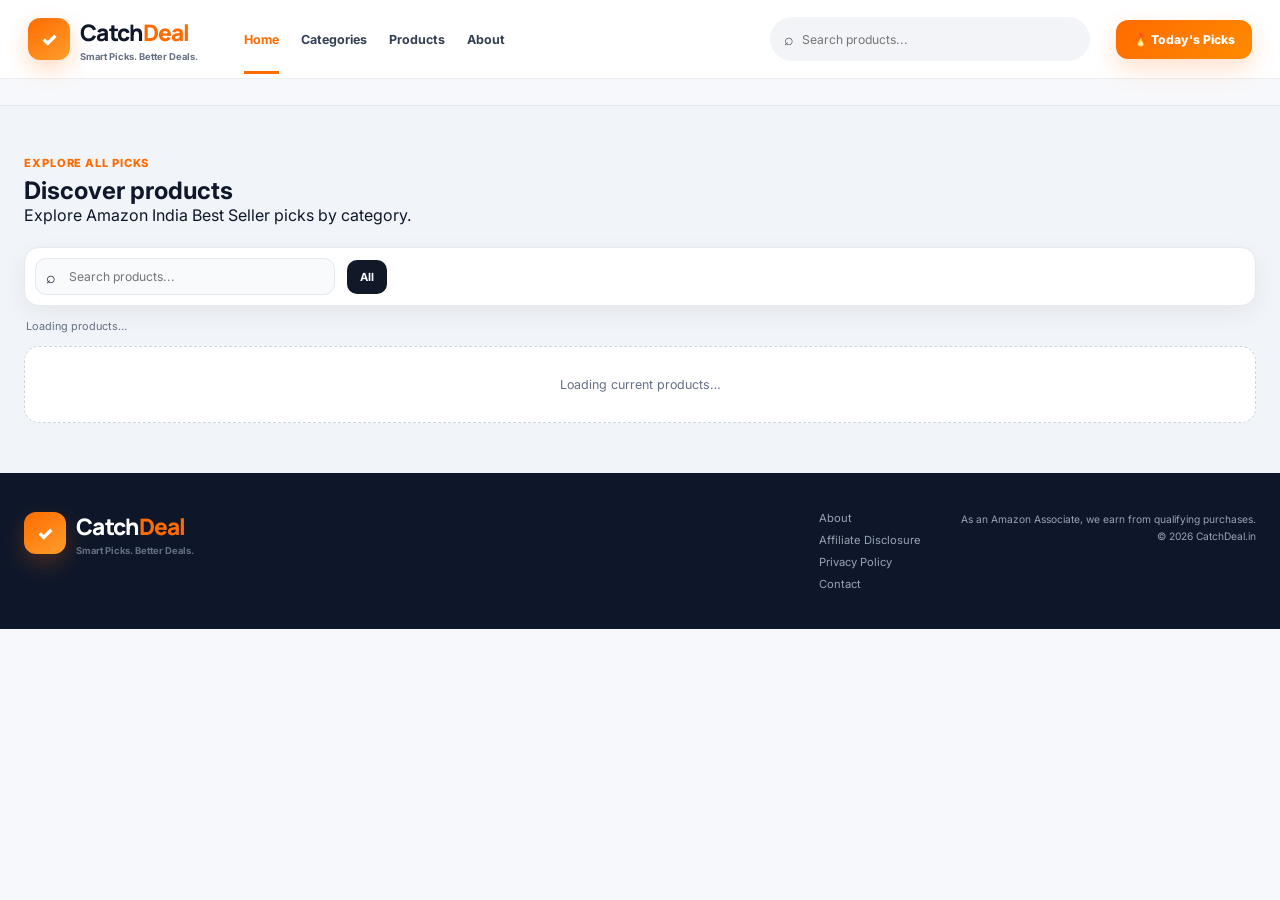
==== commit da5a9de4: "Build compact catalogue with global search and 15-product pagination" ====
--- a/index.html
+++ b/index.html
@@ -108,7 +108,7 @@
 
         <a
           class="active"
-          href="#top-deals"
+          href="#deals"
         >
           Home
         </a>
@@ -147,7 +147,7 @@
 
       <a
         class="nav-action"
-        href="#top-deals"
+        href="#deals"
       >
         🔥 Today's Picks
       </a>
@@ -163,86 +163,6 @@
        ===================================================== -->
 
   <main>
-
-
-    <!-- ===================================================
-         HERO
-         =================================================== -->
-
-    <section class="hero-wrap">
-
-      <div class="hero-card">
-
-
-        <div class="hero-copy">
-
-          <span class="hero-kicker">
-            TRENDING PRODUCTS • SMART PICKS • AMAZON INDIA
-          </span>
-
-
-          <h1>
-            Discover.<br>
-            Compare.<br>
-            <span>Buy now.</span>
-          </h1>
-
-
-          <p>
-            Popular products from Amazon India Best Sellers,
-            organized by category and ready to shop.
-          </p>
-
-
-          <a
-            class="hero-cta"
-            href="#top-deals"
-          >
-            Shop Top Picks
-            <span>→</span>
-          </a>
-
-
-          <div class="hero-trust">
-
-            <span>
-              ◉ Best Seller picks
-            </span>
-
-            <span>
-              ↗ Amazon India links
-            </span>
-
-            <span>
-              ⚡ Updated regularly
-            </span>
-
-          </div>
-
-        </div>
-
-
-
-        <!-- Dynamic hero products -->
-
-        <div
-          class="hero-showcase"
-          id="hero-showcase"
-          aria-label="Featured products"
-        >
-
-          <div class="hero-product-placeholder"></div>
-
-          <div class="hero-product-placeholder"></div>
-
-          <div class="hero-product-placeholder"></div>
-
-        </div>
-
-      </div>
-
-    </section>
-
 
 
     <!-- ===================================================
@@ -264,69 +184,6 @@
 
 
     <!-- ===================================================
-         TOP PICKS
-         =================================================== -->
-
-    <section
-      class="section-shell"
-      id="top-deals"
-    >
-
-      <div class="section-heading shop-heading">
-
-        <div>
-
-          <span class="eyebrow">
-            🔥 Today's Top Picks
-          </span>
-
-          <h2>
-            Products worth checking out
-          </h2>
-
-          <p>
-            Explore products from Amazon India Best Sellers
-            across popular categories.
-          </p>
-
-        </div>
-
-
-        <span
-          class="fresh-pill"
-          id="updated-label"
-        >
-          Updating…
-        </span>
-
-      </div>
-
-
-
-      <!-- Dynamic featured products -->
-
-      <div
-        class="featured-grid"
-        id="featured-products"
-      >
-
-        <div class="featured-skeleton"></div>
-
-        <div class="featured-skeleton"></div>
-
-        <div class="featured-skeleton"></div>
-
-        <div class="featured-skeleton"></div>
-
-        <div class="featured-skeleton"></div>
-
-      </div>
-
-    </section>
-
-
-
-    <!-- ===================================================
          PRODUCT CATALOGUE
          =================================================== -->
 
@@ -346,9 +203,10 @@
               Explore all picks
             </span>
 
-            <h2>
-              Shop by category
-            </h2>
+            <h1>
+              Discover products
+            </h1>
+            <p class="catalogue-intro">Explore Amazon India Best Seller picks by category.</p>
 
           </div>
 
@@ -447,7 +305,7 @@
           </div>
 
         </div>
-
+        <nav id="pagination" class="pagination" aria-label="Product pages"></nav>
 
       </div>
 
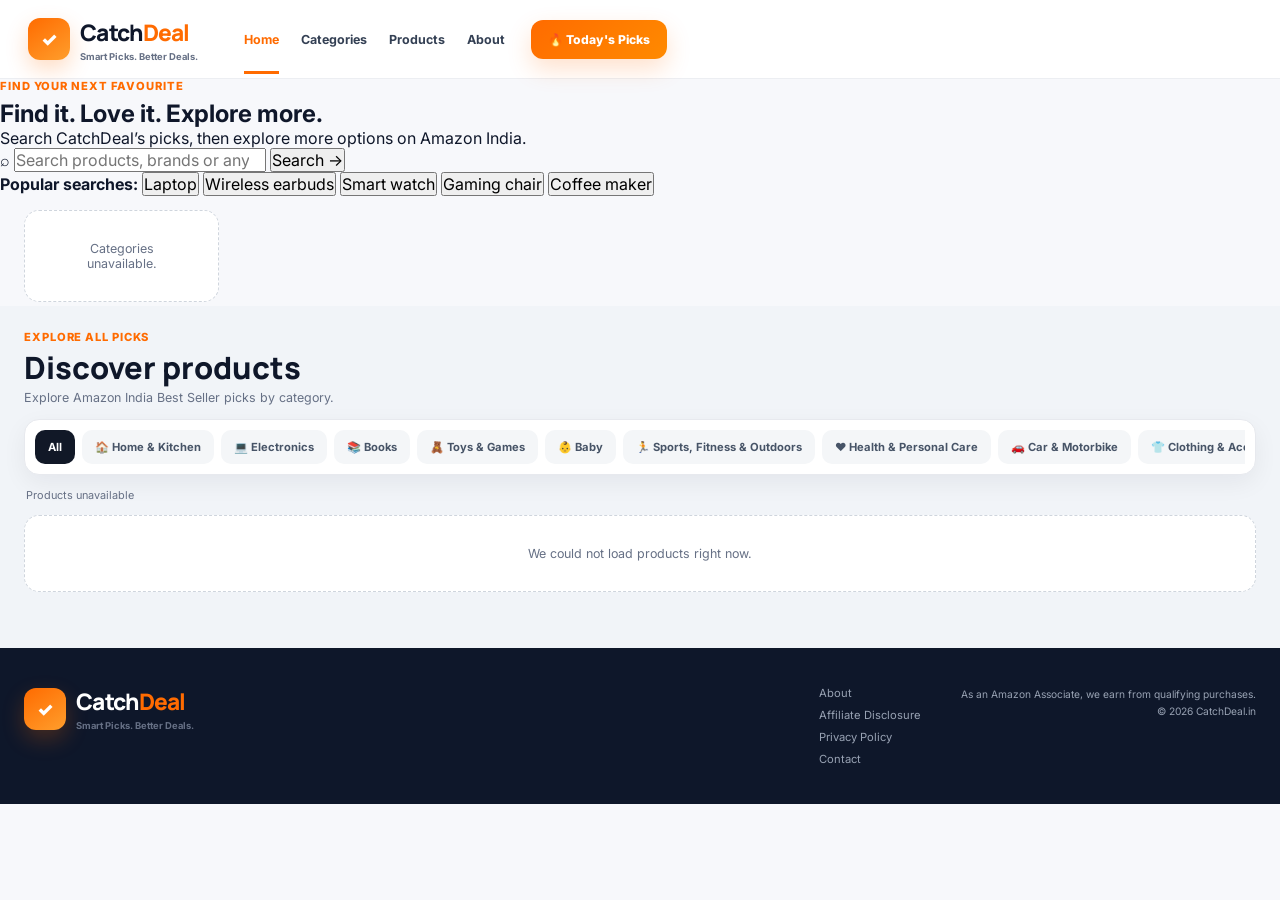
==== commit 1931bf9a: "Make one prominent product search and simplify Amazon search fallback" ====
--- a/index.html
+++ b/index.html
@@ -126,23 +126,6 @@
         </a>
 
       </nav>
-
-
-      <label class="nav-search">
-
-        <span>
-          ⌕
-        </span>
-
-        <input
-          id="nav-search"
-          type="search"
-          placeholder="Search products..."
-          autocomplete="off"
-          aria-label="Search products"
-        >
-
-      </label>
 
 
       <a
@@ -165,6 +148,27 @@
   <main>
 
 
+    <section class="search-hero" id="search">
+      <div class="search-hero-inner">
+        <span class="eyebrow">Find your next favourite</span>
+        <h1>Find it. Love it. <span>Explore more.</span></h1>
+        <p>Search CatchDeal’s picks, then explore more options on Amazon India.</p>
+        <form id="search-form" class="hero-search-form" role="search">
+          <label class="hero-search-field" for="product-search"><span aria-hidden="true">⌕</span>
+            <input id="product-search" type="search" placeholder="Search products, brands or anything…" autocomplete="off" aria-label="Search products">
+          </label>
+          <button type="submit" class="hero-search-submit">Search <span aria-hidden="true">→</span></button>
+        </form>
+        <div class="popular-searches"><strong>Popular searches:</strong>
+          <button type="button" data-search-term="laptop">Laptop</button>
+          <button type="button" data-search-term="wireless earbuds">Wireless earbuds</button>
+          <button type="button" data-search-term="smart watch">Smart watch</button>
+          <button type="button" data-search-term="gaming chair">Gaming chair</button>
+          <button type="button" data-search-term="coffee maker">Coffee maker</button>
+        </div>
+      </div>
+    </section>
+
     <!-- ===================================================
          CATEGORY CARDS
          =================================================== -->
@@ -219,34 +223,6 @@
              =============================================== -->
 
         <div class="catalogue-toolbar">
-
-
-          <label class="search-box">
-
-            <span aria-hidden="true">
-              ⌕
-            </span>
-
-
-            <input
-              id="product-search"
-              type="search"
-              placeholder="Search products..."
-              autocomplete="off"
-              aria-label="Search products"
-            >
-
-
-            <button
-              id="clear-search"
-              type="button"
-              aria-label="Clear search"
-            >
-              ×
-            </button>
-
-          </label>
-
 
 
           <div
@@ -411,7 +387,7 @@
     </span>
 
 
-    <a href="#top-deals">
+    <a href="#search">
       Shop now
     </a>
 
--- a/style.css
+++ b/style.css
@@ -10,3 +10,6 @@
 @media(max-width:1180px){.nav-links{display:none}.featured-grid,.products-grid{grid-template-columns:repeat(4,1fr)}.category-scroll{grid-template-columns:repeat(3,1fr)}.hero-card{grid-template-columns:1fr 1fr}.nav-search{width:300px}}
 @media(max-width:880px){.hero-card{grid-template-columns:1fr;padding:38px 30px}.hero-showcase{height:290px}.featured-grid,.products-grid{grid-template-columns:repeat(2,1fr)}.nav-search{display:none}.catalogue-toolbar{align-items:flex-start;flex-direction:column}.search-box{width:100%;min-width:0}.tabs{width:100%}.footer-shell{grid-template-columns:1fr 1fr}.footer-legal{text-align:left}.hero-copy h1{font-size:3.8rem}}
 @media(max-width:600px){body{padding-bottom:64px}.site-header .nav-shell{height:68px;padding:0 16px}.brand-bag{width:36px;height:36px}.brand-copy strong{font-size:1.18rem}.brand-copy small{font-size:.52rem}.nav-action{font-size:.66rem;padding:10px 12px}.hero-wrap{padding:12px 12px 0}.hero-card{padding:28px 20px;border-radius:22px;min-height:auto}.hero-copy h1{font-size:3rem;letter-spacing:-2.8px}.hero-copy p{font-size:.86rem}.hero-trust{gap:10px;font-size:.6rem}.hero-showcase{height:220px;margin-top:5px}.category-band{padding:12px}.category-scroll{display:flex;overflow-x:auto;gap:9px;scrollbar-width:none}.category-card{min-width:108px}.section-shell{padding:40px 14px}.section-heading,.catalogue-head{align-items:flex-start;flex-direction:column}.featured-grid,.products-grid{grid-template-columns:repeat(2,minmax(0,1fr));gap:10px}.featured-visual,.product-visual{height:132px}.featured-body,.product-body{padding:10px}.featured-card h3,.product-name{font-size:.72rem}.featured-card p,.product-why{font-size:.62rem}.catalogue-toolbar{top:76px}.footer-shell{grid-template-columns:1fr;gap:24px}.mobile-shop-bar{position:fixed;left:10px;right:10px;bottom:10px;z-index:120;background:#111827;color:#fff;border-radius:14px;padding:10px 11px;display:flex;align-items:center;justify-content:space-between;box-shadow:0 12px 30px rgba(15,23,42,.28);font-size:.7rem}.mobile-shop-bar a{background:linear-gradient(135deg,var(--orange),var(--orange2));padding:9px 13px;border-radius:9px;font-weight:800}.fresh-pill{display:none}}
+
+/* Compact catalogue and pagination */
+.category-band{padding:14px 24px 4px}.category-card{min-height:76px;padding:9px 8px}.category-thumb{width:36px;height:32px;margin-bottom:4px}.section-shell{padding:24px 24px}.catalogue{border-top:0}.catalogue-head{margin-bottom:14px}.catalogue-head h1{font:800 clamp(1.45rem,2.4vw,2rem)/1.15 Manrope,sans-serif}.catalogue-intro{color:var(--muted);font-size:.78rem;margin-top:5px}.products-grid{grid-template-columns:repeat(5,minmax(0,1fr))}.pagination{display:flex;align-items:center;justify-content:center;gap:16px;padding:24px 0 8px;font-size:.8rem;font-weight:700}.pagination button{border:1px solid var(--line);background:#fff;padding:10px 14px;border-radius:10px;cursor:pointer}.pagination button:disabled{opacity:.4;cursor:not-allowed}@media(max-width:880px){.products-grid{grid-template-columns:repeat(3,minmax(0,1fr))}}@media(max-width:600px){.category-band{padding:10px}.section-shell{padding:18px 14px}.products-grid{grid-template-columns:repeat(2,minmax(0,1fr))}.pagination{gap:10px}.pagination button{padding:9px}}
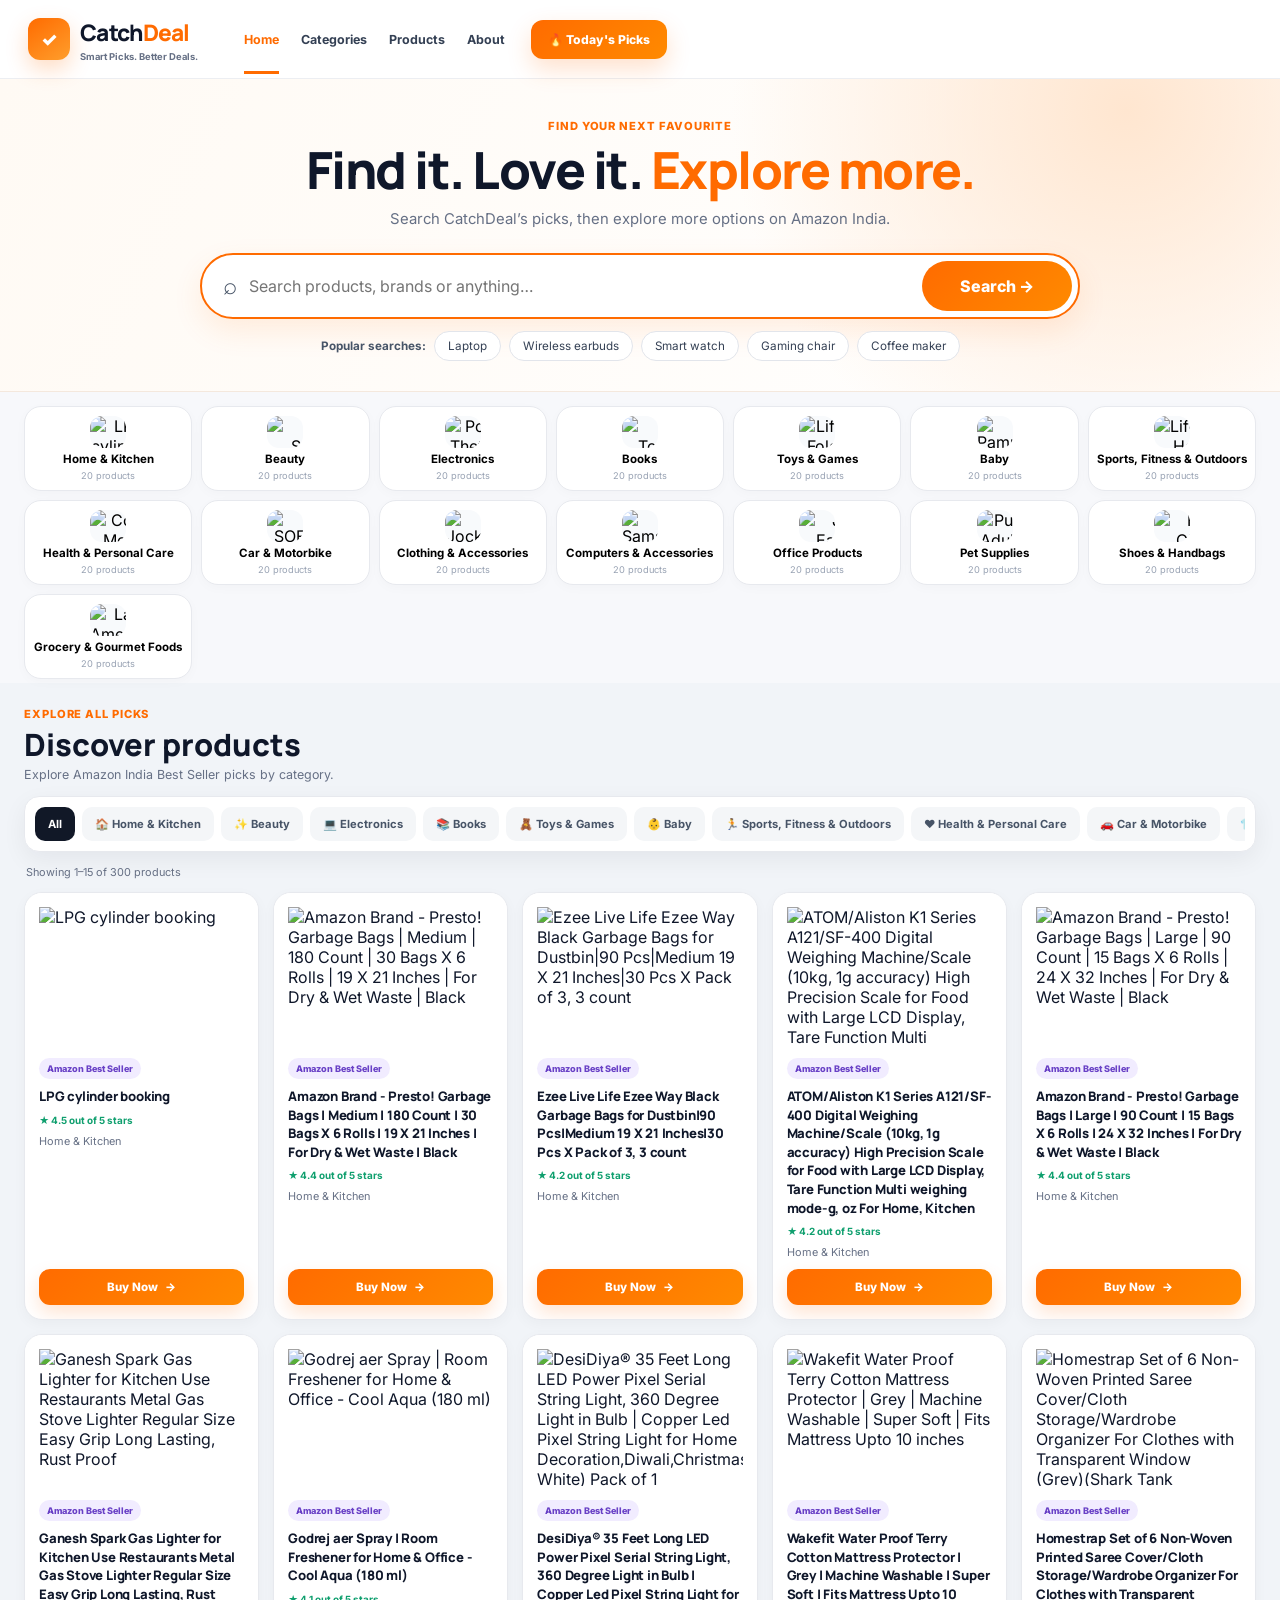
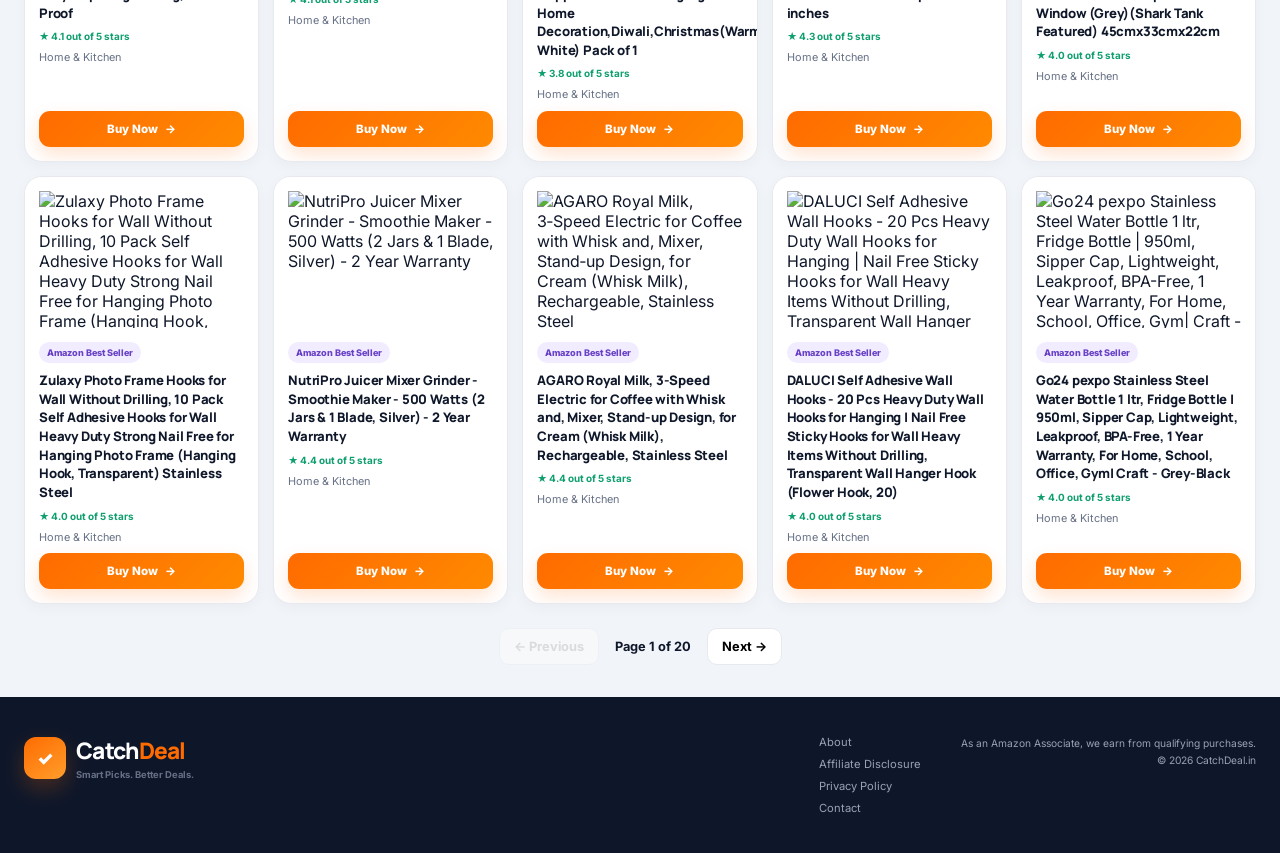
==== commit 03754bb6: "Fix broken product loading and defer search index with bounded fetch and retry" ====
--- a/index.html
+++ b/index.html
@@ -400,7 +400,7 @@
        ===================================================== -->
 
   <script
-    src="script.js"
+    src="script.js?v=20261005-loading-fix"
     defer
   ></script>
 
--- a/style.css
+++ b/style.css
@@ -13,3 +13,38 @@
 
 /* Compact catalogue and pagination */
 .category-band{padding:14px 24px 4px}.category-card{min-height:76px;padding:9px 8px}.category-thumb{width:36px;height:32px;margin-bottom:4px}.section-shell{padding:24px 24px}.catalogue{border-top:0}.catalogue-head{margin-bottom:14px}.catalogue-head h1{font:800 clamp(1.45rem,2.4vw,2rem)/1.15 Manrope,sans-serif}.catalogue-intro{color:var(--muted);font-size:.78rem;margin-top:5px}.products-grid{grid-template-columns:repeat(5,minmax(0,1fr))}.pagination{display:flex;align-items:center;justify-content:center;gap:16px;padding:24px 0 8px;font-size:.8rem;font-weight:700}.pagination button{border:1px solid var(--line);background:#fff;padding:10px 14px;border-radius:10px;cursor:pointer}.pagination button:disabled{opacity:.4;cursor:not-allowed}@media(max-width:880px){.products-grid{grid-template-columns:repeat(3,minmax(0,1fr))}}@media(max-width:600px){.category-band{padding:10px}.section-shell{padding:18px 14px}.products-grid{grid-template-columns:repeat(2,minmax(0,1fr))}.pagination{gap:10px}.pagination button{padding:9px}}
+
+/* Single prominent search and compact category browsing */
+.search-hero{background:radial-gradient(circle at 88% 10%,#ffe6d0,transparent 34%),linear-gradient(115deg,#fffaf4,#fff);padding:40px 24px 30px;border-bottom:1px solid #f4e8dd}
+.search-hero-inner{max-width:1040px;margin:auto;text-align:center}
+.search-hero h1{font:800 clamp(2rem,4vw,3.3rem)/1.12 Manrope,sans-serif;letter-spacing:-1.5px;margin:8px 0 10px}
+.search-hero h1 span{color:var(--orange)}
+.search-hero p{color:var(--muted);font-size:.93rem;line-height:1.5}
+.hero-search-form{display:flex;align-items:center;gap:8px;background:#fff;border:2px solid var(--orange);border-radius:999px;padding:6px;margin:22px auto 12px;max-width:880px;box-shadow:0 12px 30px rgba(255,107,0,.11)}
+.hero-search-field{display:flex;align-items:center;gap:12px;flex:1;min-width:0;text-align:left;padding:0 15px;color:#475467;font-size:1.5rem}
+.hero-search-field input{width:100%;min-width:0;border:0;outline:0;background:transparent;color:var(--ink);font-size:1rem;padding:13px 0}
+.hero-search-submit{border:0;border-radius:999px;background:linear-gradient(135deg,var(--orange),var(--orange2));color:#fff;padding:15px 38px;font-weight:800;cursor:pointer;white-space:nowrap}
+.hero-search-submit:hover{filter:brightness(.96)}
+.popular-searches{display:flex;align-items:center;justify-content:center;flex-wrap:wrap;gap:8px;font-size:.73rem;color:#475467}
+.popular-searches button{background:#fff;border:1px solid #e2e5eb;border-radius:999px;padding:7px 13px;cursor:pointer;color:#344054}
+.popular-searches button:hover{border-color:var(--orange);color:var(--orange)}
+.category-scroll{grid-template-columns:repeat(7,minmax(0,1fr));gap:9px}
+.category-card{min-width:0;min-height:82px}
+.category-card strong{line-height:1.3;text-align:center}
+.catalogue-toolbar{top:88px}
+.empty-state:has(.product-buy){max-width:900px;margin:0 auto;padding:34px 24px;background:linear-gradient(110deg,#fff9f2,#fff);border:1px solid #ffe1c7}
+.empty-state h3{font:800 clamp(1.2rem,2.3vw,1.65rem) Manrope,sans-serif;color:var(--ink);margin-bottom:8px}
+.empty-state p{font-size:.85rem;line-height:1.5;margin-bottom:18px}
+.empty-state .product-buy{max-width:500px;margin:auto;font-size:.9rem;padding:15px}
+@media(max-width:880px){.category-scroll{grid-template-columns:repeat(4,minmax(0,1fr))}}
+@media(max-width:600px){.search-hero{padding:28px 14px 24px}.search-hero h1{font-size:2rem}.search-hero p{font-size:.82rem}.hero-search-form{padding:5px;gap:4px}.hero-search-field{padding:0 8px;gap:6px}.hero-search-field input{font-size:.82rem}.hero-search-submit{padding:12px 14px;font-size:.8rem}.category-scroll{display:flex;overflow-x:auto}.category-card{min-width:110px}.catalogue-toolbar{top:76px}.empty-state:has(.product-buy){padding:24px 14px}}
+
+/* Picture-led Amazon search suggestion */
+.search-fallback{display:grid;grid-template-columns:minmax(145px,230px) minmax(0,1fr);align-items:center;gap:24px;max-width:980px!important;text-align:left!important}
+.search-picture{min-height:180px;border-radius:18px;background:#fff0e4;display:flex;align-items:center;justify-content:center;flex-direction:column;overflow:hidden;padding:10px}
+.search-picture img{display:block;width:100%;height:180px;object-fit:contain}
+.search-picture a{font-size:.6rem;color:#667085;margin-top:7px;text-decoration:underline;text-align:center}
+.search-picture-placeholder{font-size:5rem;line-height:1.4}
+.search-fallback-copy{text-align:center;min-width:0}
+.search-fallback-copy .product-buy{margin:0 auto}
+@media(max-width:600px){.search-fallback{grid-template-columns:1fr;gap:12px}.search-picture{min-height:125px;max-width:240px;width:100%;margin:auto}.search-picture img{height:125px}.search-picture-placeholder{font-size:3.5rem}}
